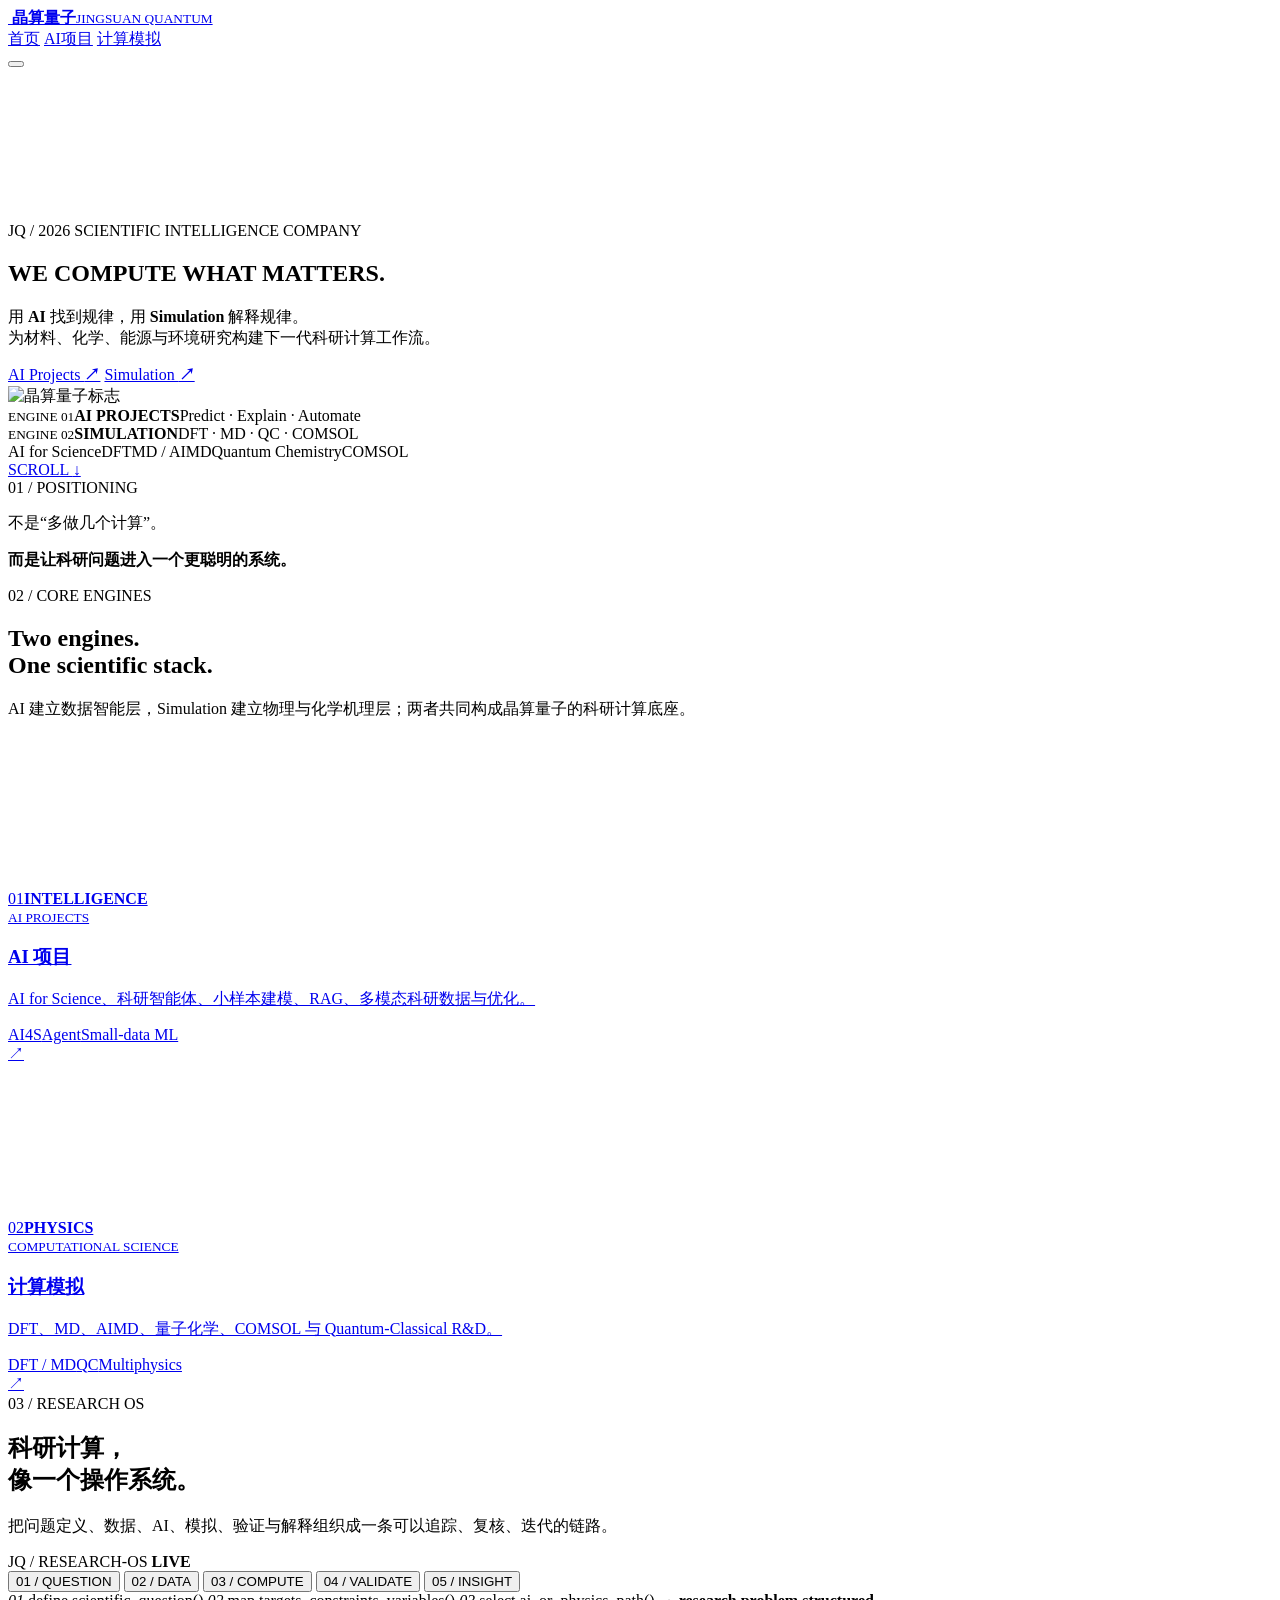
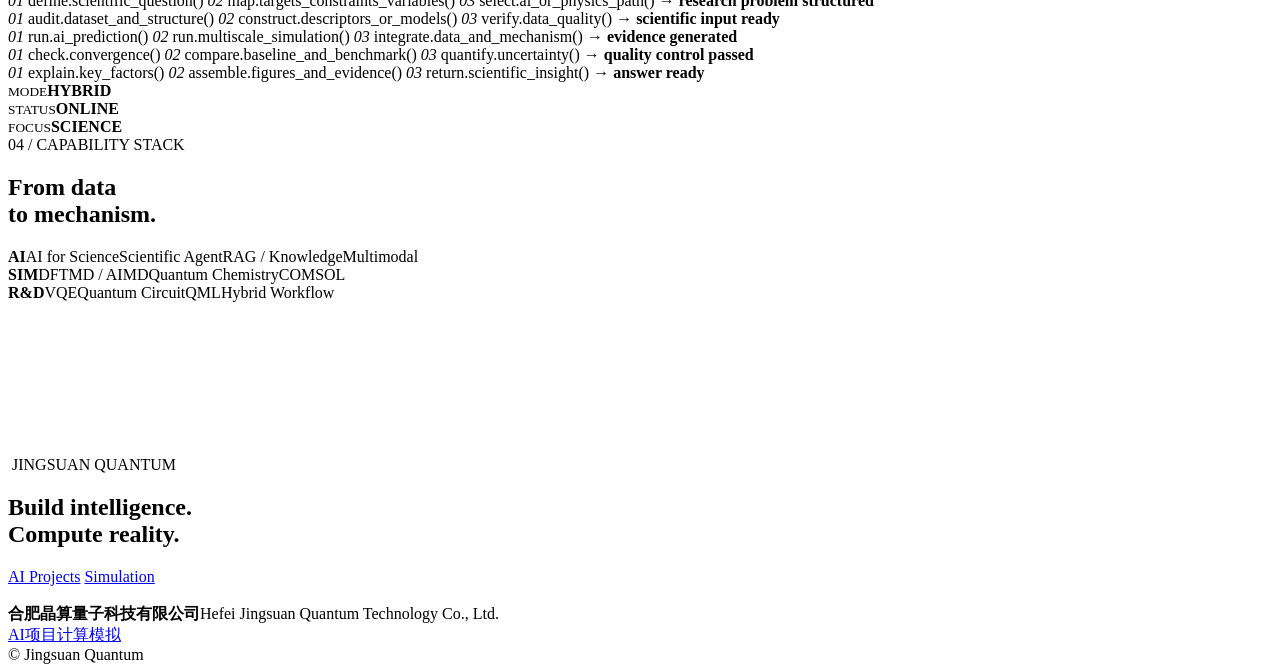
==== index.html @ 8589c09f "Add files via upload" ====
<!doctype html>
<html lang="zh-CN">
<head>

<meta charset="utf-8">
<meta name="viewport" content="width=device-width, initial-scale=1">
<meta name="theme-color" content="#07090d">
<meta name="robots" content="index,follow">
<link rel="icon" href="favicon.png" type="image/png">
<link rel="stylesheet" href="assets/css/style.css">

<title>合肥晶算量子科技有限公司｜AI for Science × Computational Science</title>
<meta name="description" content="合肥晶算量子科技有限公司聚焦 AI 项目与计算模拟，面向材料、化学、能源与环境研究提供 AI for Science 与多尺度科学计算支持。">
</head>
<body data-page="home">

<header class="topbar" data-header>
  <div class="shell topbar-inner">
    <a class="brand" href="index.html" aria-label="晶算量子首页">
      <span class="brand-symbol"><img src="assets/img/jingsuan-mark.png" alt=""></span>
      <span class="brand-copy"><b>晶算量子</b><small>JINGSUAN QUANTUM</small></span>
    </a>
    <nav class="nav" aria-label="主导航">
      <a href="index.html" data-route="home">首页</a>
      <a href="ai.html" data-route="ai">AI项目</a>
      <a href="simulation.html" data-route="simulation">计算模拟</a>
    </nav>
    <button class="menu" type="button" aria-label="打开导航" aria-expanded="false"><i></i><i></i></button>
  </div>
</header>
<div class="progress"><span></span></div>
<div class="cursor cursor-dot" aria-hidden="true"></div>
<div class="cursor cursor-ring" aria-hidden="true"></div>

<main>
  <section class="hero">
    <canvas id="quantum-canvas" class="full-canvas" aria-hidden="true"></canvas>
    <div class="hero-glow glow-a"></div>
    <div class="hero-glow glow-b"></div>
    <div class="hero-grid-bg"></div>
    <div class="shell hero-shell">
      <div class="hero-copy">
        <div class="eyebrow reveal"><span>JQ / 2026</span> SCIENTIFIC INTELLIGENCE COMPANY</div>
        <h1 class="reveal">
          <span class="display-small">WE COMPUTE</span>
          <span class="display-large">WHAT MATTERS.</span>
        </h1>
        <p class="hero-cn reveal">用 <b>AI</b> 找到规律，用 <b>Simulation</b> 解释规律。<br>为材料、化学、能源与环境研究构建下一代科研计算工作流。</p>
        <div class="hero-actions reveal">
          <a class="btn primary magnetic" href="ai.html">AI Projects <b>↗</b></a>
          <a class="btn secondary magnetic" href="simulation.html">Simulation <b>↗</b></a>
        </div>
      </div>

      <div class="hero-object reveal">
        <div class="quantum-object" data-tilt>
          <div class="q-shell q1"></div>
          <div class="q-shell q2"></div>
          <div class="q-shell q3"></div>
          <div class="q-shell q4"></div>
          <div class="q-axis x"></div>
          <div class="q-axis y"></div>
          <div class="q-axis z"></div>
          <div class="logo-core">
            <div class="logo-light"></div>
            <img src="assets/img/jingsuan-mark.png" alt="晶算量子标志">
          </div>
          <span class="orbit-dot d1"></span><span class="orbit-dot d2"></span><span class="orbit-dot d3"></span>
        </div>
        <div class="float-card fc-a"><small>ENGINE 01</small><b>AI PROJECTS</b><span>Predict · Explain · Automate</span></div>
        <div class="float-card fc-b"><small>ENGINE 02</small><b>SIMULATION</b><span>DFT · MD · QC · COMSOL</span></div>
      </div>
    </div>

    <div class="hero-foot shell">
      <div class="hero-tech"><span>AI for Science</span><i></i><span>DFT</span><i></i><span>MD / AIMD</span><i></i><span>Quantum Chemistry</span><i></i><span>COMSOL</span></div>
      <a class="scroll-link" href="#statement">SCROLL <b>↓</b></a>
    </div>
  </section>

  <section class="statement" id="statement">
    <div class="shell statement-shell">
      <span class="section-code reveal">01 / POSITIONING</span>
      <div class="statement-copy">
        <p class="statement-line reveal">不是“多做几个计算”。</p>
        <p class="statement-line reveal"><b>而是让科研问题进入一个更聪明的系统。</b></p>
      </div>
    </div>
  </section>

  <section class="engines">
    <div class="shell">
      <div class="section-head reveal">
        <div><span class="section-code">02 / CORE ENGINES</span><h2>Two engines.<br><b>One scientific stack.</b></h2></div>
        <p>AI 建立数据智能层，Simulation 建立物理与化学机理层；两者共同构成晶算量子的科研计算底座。</p>
      </div>

      <div class="engine-stage">
        <a class="engine-panel ai-panel magnetic-card reveal" href="ai.html">
          <canvas class="panel-canvas" data-scene="ai"></canvas>
          <div class="panel-top"><span>01</span><b>INTELLIGENCE</b></div>
          <div class="panel-main">
            <small>AI PROJECTS</small>
            <h3>AI 项目</h3>
            <p>AI for Science、科研智能体、小样本建模、RAG、多模态科研数据与优化。</p>
          </div>
          <div class="panel-tags"><span>AI4S</span><span>Agent</span><span>Small-data ML</span></div>
          <div class="panel-arrow">↗</div>
        </a>

        <a class="engine-panel sim-panel magnetic-card reveal" href="simulation.html">
          <canvas class="panel-canvas" data-scene="sim"></canvas>
          <div class="panel-top"><span>02</span><b>PHYSICS</b></div>
          <div class="panel-main">
            <small>COMPUTATIONAL SCIENCE</small>
            <h3>计算模拟</h3>
            <p>DFT、MD、AIMD、量子化学、COMSOL 与 Quantum-Classical R&D。</p>
          </div>
          <div class="panel-tags"><span>DFT / MD</span><span>QC</span><span>Multiphysics</span></div>
          <div class="panel-arrow">↗</div>
        </a>
      </div>
    </div>
  </section>

  <section class="research-os">
    <div class="shell os-shell">
      <div class="os-sticky reveal">
        <span class="section-code">03 / RESEARCH OS</span>
        <h2>科研计算，<br><b>像一个操作系统。</b></h2>
        <p>把问题定义、数据、AI、模拟、验证与解释组织成一条可以追踪、复核、迭代的链路。</p>
      </div>

      <div class="os-console reveal">
        <div class="console-head">
          <div class="traffic"><i></i><i></i><i></i></div>
          <span>JQ / RESEARCH-OS</span>
          <b>LIVE</b>
        </div>
        <div class="console-body">
          <div class="console-nav">
            <button class="console-tab active" data-target="question">01 / QUESTION</button>
            <button class="console-tab" data-target="data">02 / DATA</button>
            <button class="console-tab" data-target="compute">03 / COMPUTE</button>
            <button class="console-tab" data-target="validate">04 / VALIDATE</button>
            <button class="console-tab" data-target="insight">05 / INSIGHT</button>
          </div>
          <div class="console-screen">
            <div class="console-panel active" data-panel="question">
              <div class="terminal">
                <span><i>01</i> define.scientific_question()</span>
                <span><i>02</i> map.targets_constraints_variables()</span>
                <span><i>03</i> select.ai_or_physics_path()</span>
                <b>→ research problem structured</b>
              </div>
            </div>
            <div class="console-panel" data-panel="data">
              <div class="terminal">
                <span><i>01</i> audit.dataset_and_structure()</span>
                <span><i>02</i> construct.descriptors_or_models()</span>
                <span><i>03</i> verify.data_quality()</span>
                <b>→ scientific input ready</b>
              </div>
            </div>
            <div class="console-panel" data-panel="compute">
              <div class="terminal">
                <span><i>01</i> run.ai_prediction()</span>
                <span><i>02</i> run.multiscale_simulation()</span>
                <span><i>03</i> integrate.data_and_mechanism()</span>
                <b>→ evidence generated</b>
              </div>
            </div>
            <div class="console-panel" data-panel="validate">
              <div class="terminal">
                <span><i>01</i> check.convergence()</span>
                <span><i>02</i> compare.baseline_and_benchmark()</span>
                <span><i>03</i> quantify.uncertainty()</span>
                <b>→ quality control passed</b>
              </div>
            </div>
            <div class="console-panel" data-panel="insight">
              <div class="terminal">
                <span><i>01</i> explain.key_factors()</span>
                <span><i>02</i> assemble.figures_and_evidence()</span>
                <span><i>03</i> return.scientific_insight()</span>
                <b>→ answer ready</b>
              </div>
            </div>
          </div>
          <div class="console-status">
            <div><small>MODE</small><strong>HYBRID</strong></div>
            <div><small>STATUS</small><strong>ONLINE</strong></div>
            <div><small>FOCUS</small><strong>SCIENCE</strong></div>
          </div>
        </div>
      </div>
    </div>
  </section>

  <section class="stack-section">
    <div class="shell">
      <div class="section-head reveal">
        <div><span class="section-code">04 / CAPABILITY STACK</span><h2>From data<br><b>to mechanism.</b></h2></div>
      </div>
      <div class="stack-table reveal">
        <div class="stack-row"><b>AI</b><span>AI for Science</span><span>Scientific Agent</span><span>RAG / Knowledge</span><span>Multimodal</span></div>
        <div class="stack-row"><b>SIM</b><span>DFT</span><span>MD / AIMD</span><span>Quantum Chemistry</span><span>COMSOL</span></div>
        <div class="stack-row"><b>R&D</b><span>VQE</span><span>Quantum Circuit</span><span>QML</span><span>Hybrid Workflow</span></div>
      </div>
    </div>
  </section>

  <section class="finale">
    <canvas id="final-canvas" class="full-canvas" aria-hidden="true"></canvas>
    <div class="shell finale-inner reveal">
      <img src="assets/img/jingsuan-mark.png" alt="">
      <span>JINGSUAN QUANTUM</span>
      <h2>Build intelligence.<br><b>Compute reality.</b></h2>
      <div class="hero-actions center">
        <a class="btn primary magnetic" href="ai.html">AI Projects</a>
        <a class="btn secondary magnetic" href="simulation.html">Simulation</a>
      </div>
    </div>
  </section>
</main>

<footer class="footer">
  <div class="shell footer-inner">
    <div class="footer-brand">
      <img src="assets/img/jingsuan-mark.png" alt="">
      <div><b>合肥晶算量子科技有限公司</b><span>Hefei Jingsuan Quantum Technology Co., Ltd.</span></div>
    </div>
    <div class="footer-links"><a href="ai.html">AI项目</a><a href="simulation.html">计算模拟</a></div>
    <div class="footer-copy">© <span data-year></span> Jingsuan Quantum</div>
  </div>
</footer>
<script src="assets/js/main.js"></script>

</body>
</html>
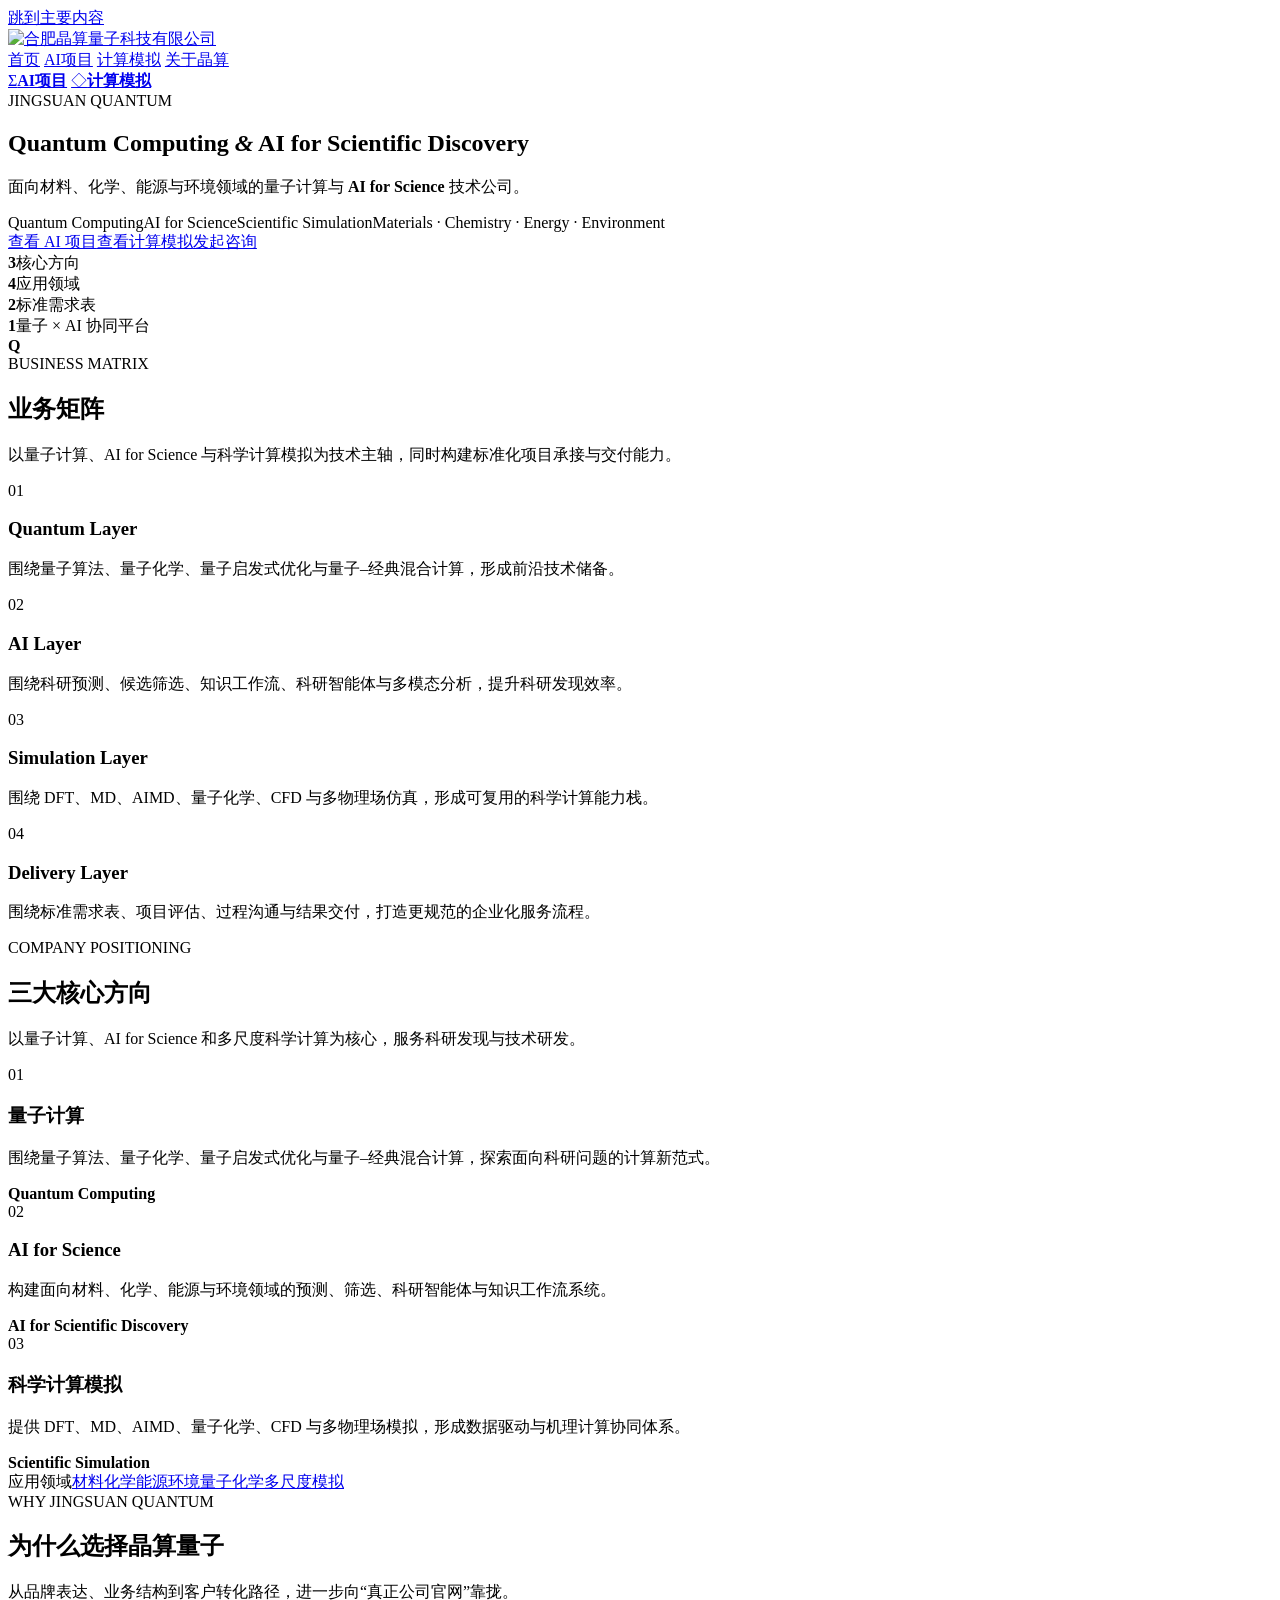
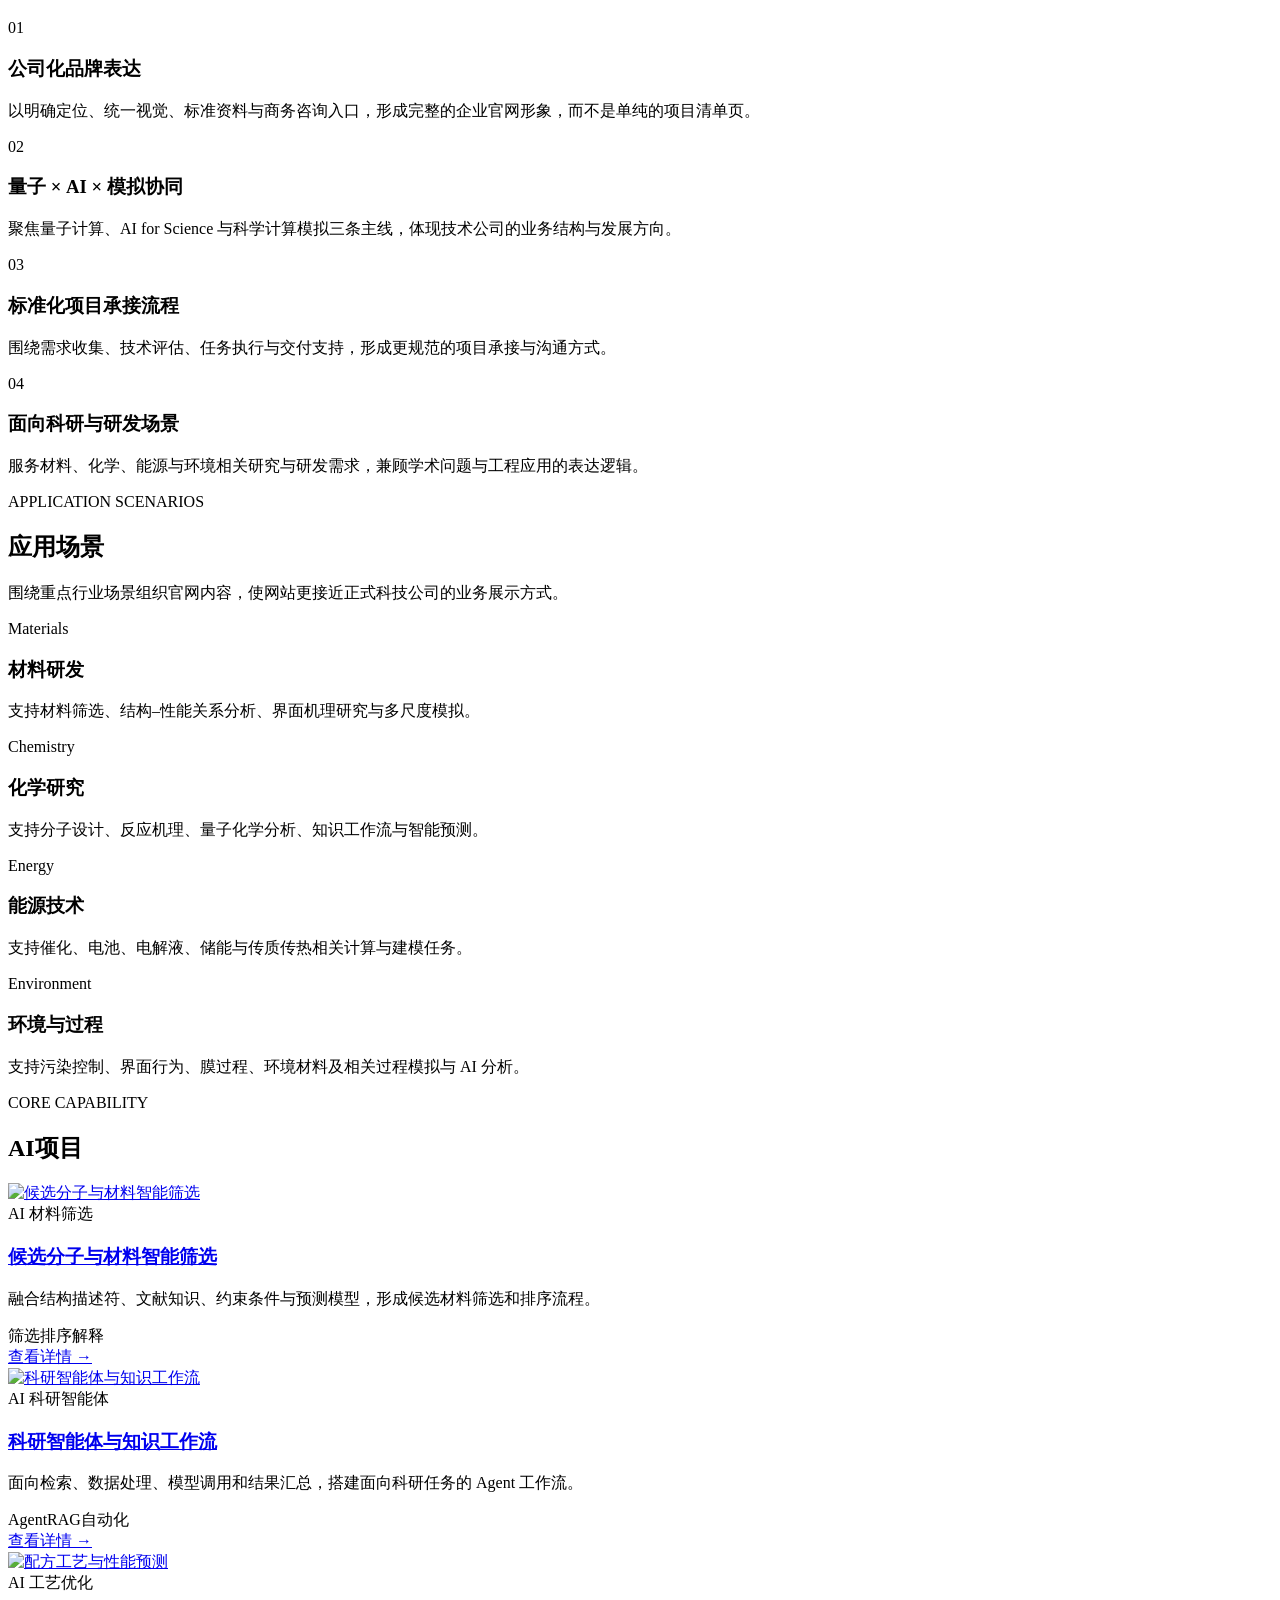
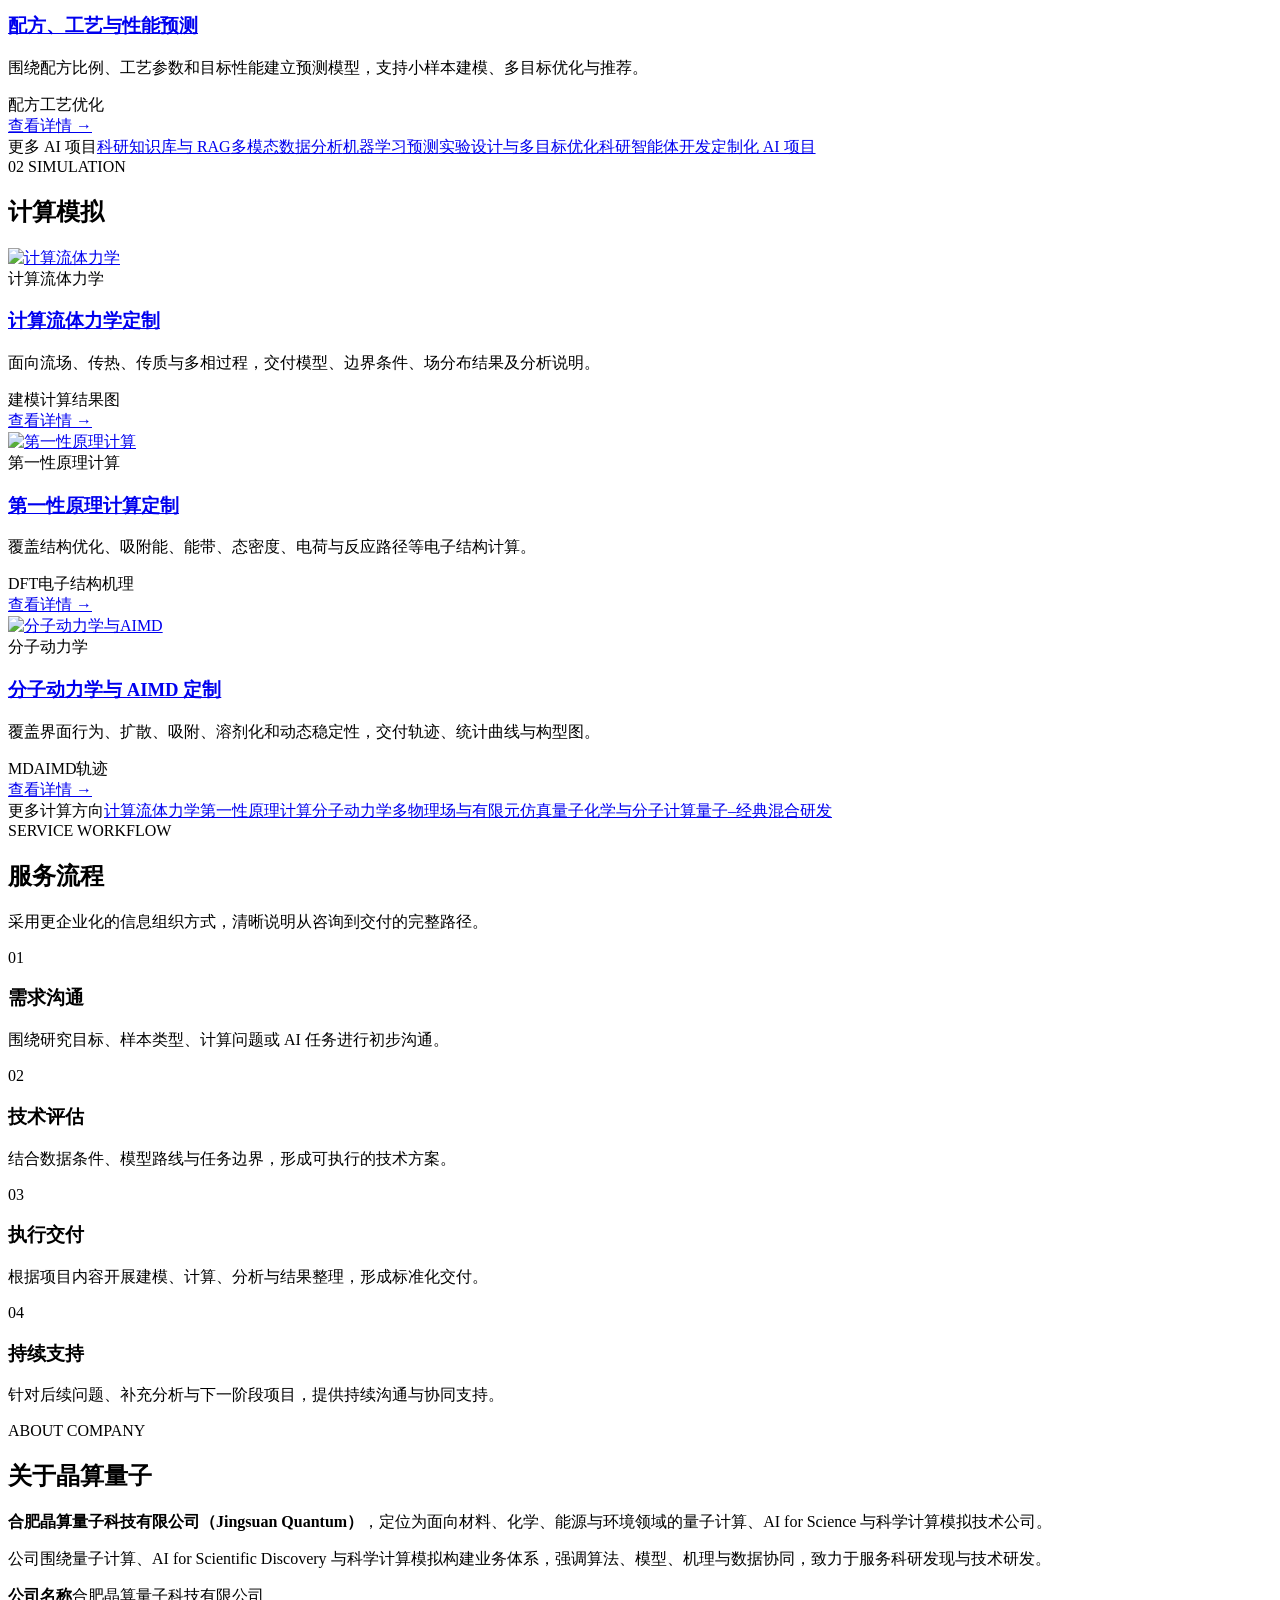
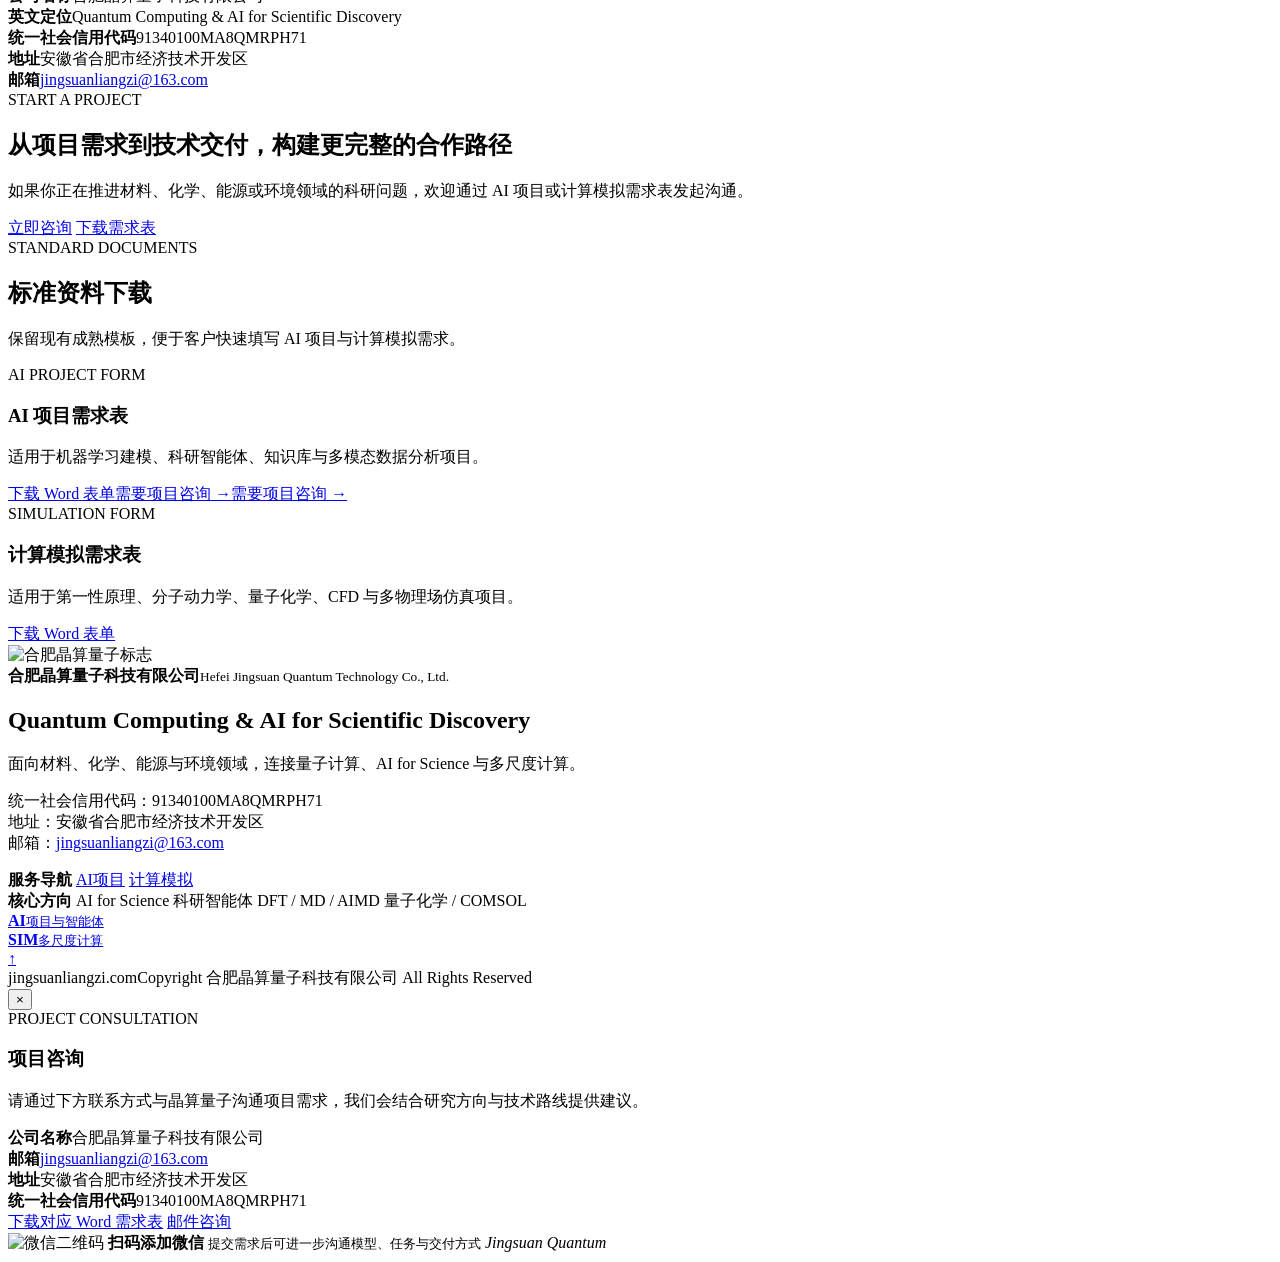
==== commit 4376342a: "Add files via upload" ====
--- a/index.html
+++ b/index.html
@@ -1,240 +1,311 @@
-<!doctype html>
+<!DOCTYPE html>
 <html lang="zh-CN">
 <head>
-
 <meta charset="utf-8">
 <meta name="viewport" content="width=device-width, initial-scale=1">
-<meta name="theme-color" content="#07090d">
-<meta name="robots" content="index,follow">
-<link rel="icon" href="favicon.png" type="image/png">
-<link rel="stylesheet" href="assets/css/style.css">
-
-<title>合肥晶算量子科技有限公司｜AI for Science × Computational Science</title>
-<meta name="description" content="合肥晶算量子科技有限公司聚焦 AI 项目与计算模拟，面向材料、化学、能源与环境研究提供 AI for Science 与多尺度科学计算支持。">
+<meta name="theme-color" content="#0756a3">
+<title>合肥晶算量子科技有限公司｜Quantum Computing & AI for Scientific Discovery</title>
+<meta name="description" content="合肥晶算量子科技有限公司（Jingsuan Quantum），面向材料、化学、能源与环境领域的量子计算、AI for Science 与科学计算模拟技术公司。">
+<link href="assets/images/icon-64.png" rel="icon" type="image/png">
+<link href="assets/css/site.css" rel="stylesheet">
+<link href="assets/css/hqt-redesign.css" rel="stylesheet">
+<link href="assets/css/unified-shell.css" rel="stylesheet">
 </head>
-<body data-page="home">
-
-<header class="topbar" data-header>
-  <div class="shell topbar-inner">
-    <a class="brand" href="index.html" aria-label="晶算量子首页">
-      <span class="brand-symbol"><img src="assets/img/jingsuan-mark.png" alt=""></span>
-      <span class="brand-copy"><b>晶算量子</b><small>JINGSUAN QUANTUM</small></span>
+<body class="homepage-redone" id="top">
+<a class="skip-link" href="#main">跳到主要内容</a>
+
+<header class="site-header-unified" id="site-header">
+  <div class="unified-nav-wrap">
+    <a aria-label="合肥晶算量子科技有限公司首页" class="unified-brand" href="index.html">
+      <img alt="合肥晶算量子科技有限公司" src="assets/images/logo-wordmark.png">
     </a>
-    <nav class="nav" aria-label="主导航">
-      <a href="index.html" data-route="home">首页</a>
-      <a href="ai.html" data-route="ai">AI项目</a>
-      <a href="simulation.html" data-route="simulation">计算模拟</a>
+    <nav aria-label="主导航" class="unified-site-nav">
+      <a class="active" href="index.html">首页</a>
+      <a class="" href="board/ai-projects.html">AI项目</a>
+      <a class="" href="board/computational-simulation.html">计算模拟</a>
+      <a class="" href="index.html#about-company">关于晶算</a>
     </nav>
-    <button class="menu" type="button" aria-label="打开导航" aria-expanded="false"><i></i><i></i></button>
+    <div class="unified-actions">
+      <a class="unified-consult unified-consult-tech" href="#" data-project-trigger data-modal-category="AI 项目咨询" data-modal-title="AI 项目咨询" data-modal-desc="围绕 AI for Science、科研智能体、知识库、预测模型与多模态分析，欢迎扫码或邮件提交项目需求。" data-modal-doc="customer-portal/templates/JSLZ-AI-Project-Requirement-Form.docx"><span>Σ</span><b>AI项目</b></a>
+      <a class="unified-consult unified-consult-admin" href="#" data-project-trigger data-modal-category="计算模拟咨询" data-modal-title="计算模拟咨询" data-modal-desc="围绕 DFT、MD、AIMD、量子化学、CFD 与多物理场模拟，欢迎扫码或邮件提交项目需求。" data-modal-doc="customer-portal/templates/JSLZ-Simulation-Requirement-Form.docx"><span>◇</span><b>计算模拟</b></a>
+    </div>
   </div>
 </header>
-<div class="progress"><span></span></div>
-<div class="cursor cursor-dot" aria-hidden="true"></div>
-<div class="cursor cursor-ring" aria-hidden="true"></div>
-
-<main>
-  <section class="hero">
-    <canvas id="quantum-canvas" class="full-canvas" aria-hidden="true"></canvas>
-    <div class="hero-glow glow-a"></div>
-    <div class="hero-glow glow-b"></div>
-    <div class="hero-grid-bg"></div>
-    <div class="shell hero-shell">
-      <div class="hero-copy">
-        <div class="eyebrow reveal"><span>JQ / 2026</span> SCIENTIFIC INTELLIGENCE COMPANY</div>
-        <h1 class="reveal">
-          <span class="display-small">WE COMPUTE</span>
-          <span class="display-large">WHAT MATTERS.</span>
-        </h1>
-        <p class="hero-cn reveal">用 <b>AI</b> 找到规律，用 <b>Simulation</b> 解释规律。<br>为材料、化学、能源与环境研究构建下一代科研计算工作流。</p>
-        <div class="hero-actions reveal">
-          <a class="btn primary magnetic" href="ai.html">AI Projects <b>↗</b></a>
-          <a class="btn secondary magnetic" href="simulation.html">Simulation <b>↗</b></a>
+<section class="positioning-band" aria-label="公司定位">
+  <div class="container positioning-inner">
+    <div class="positioning-copy">
+      <span class="positioning-kicker">JINGSUAN QUANTUM</span>
+      <h1>Quantum Computing <em>&amp;</em> AI for Scientific Discovery</h1>
+      <p>面向材料、化学、能源与环境领域的量子计算与 <b>AI for Science</b> 技术公司。</p>
+      <div class="positioning-pills"><span>Quantum Computing</span><span>AI for Science</span><span>Scientific Simulation</span><span>Materials · Chemistry · Energy · Environment</span></div>
+      <div class="hero-cta-row"><a class="button" href="board/ai-projects.html">查看 AI 项目</a><a class="button hero-ghost-btn" href="board/computational-simulation.html">查看计算模拟</a><a class="button hero-outline-btn" href="#" data-project-trigger data-modal-category="商务咨询" data-modal-title="商务咨询" data-modal-desc="欢迎通过微信二维码或邮箱联系晶算量子，我们将根据研究方向与任务需求提供初步方案。" data-modal-doc="customer-portal/templates/JSLZ-AI-Project-Requirement-Form.docx">发起咨询</a></div>
+      <div class="hero-metrics"><div><strong>3</strong><span>核心方向</span></div><div><strong>4</strong><span>应用领域</span></div><div><strong>2</strong><span>标准需求表</span></div><div><strong>1</strong><span>量子 × AI 协同平台</span></div></div>
+    </div>
+    <div class="positioning-orb" aria-hidden="true"><i></i><i></i><i></i><b>Q</b></div>
+  </div>
+</section>
+
+<main id="main">
+
+<section class="section section-lite business-matrix-section">
+  <div class="container">
+    <div class="section-title-row">
+      <div><span class="section-en">BUSINESS MATRIX</span><h2>业务矩阵</h2></div>
+      <p>以量子计算、AI for Science 与科学计算模拟为技术主轴，同时构建标准化项目承接与交付能力。</p>
+    </div>
+    <div class="business-matrix-grid">
+      <article class="business-matrix-card"><span>01</span><h3>Quantum Layer</h3><p>围绕量子算法、量子化学、量子启发式优化与量子–经典混合计算，形成前沿技术储备。</p></article>
+      <article class="business-matrix-card"><span>02</span><h3>AI Layer</h3><p>围绕科研预测、候选筛选、知识工作流、科研智能体与多模态分析，提升科研发现效率。</p></article>
+      <article class="business-matrix-card"><span>03</span><h3>Simulation Layer</h3><p>围绕 DFT、MD、AIMD、量子化学、CFD 与多物理场仿真，形成可复用的科学计算能力栈。</p></article>
+      <article class="business-matrix-card"><span>04</span><h3>Delivery Layer</h3><p>围绕标准需求表、项目评估、过程沟通与结果交付，打造更规范的企业化服务流程。</p></article>
+    </div>
+  </div>
+</section>
+
+
+<section class="section section-lite company-core-section">
+  <div class="container">
+    <div class="section-title-row company-core-title">
+      <div><span class="section-en">COMPANY POSITIONING</span><h2>三大核心方向</h2></div>
+      <p>以量子计算、AI for Science 和多尺度科学计算为核心，服务科研发现与技术研发。</p>
+    </div>
+    <div class="company-core-grid">
+      <article class="company-core-card">
+        <span>01</span>
+        <h3>量子计算</h3>
+        <p>围绕量子算法、量子化学、量子启发式优化与量子–经典混合计算，探索面向科研问题的计算新范式。</p>
+        <b>Quantum Computing</b>
+      </article>
+      <article class="company-core-card">
+        <span>02</span>
+        <h3>AI for Science</h3>
+        <p>构建面向材料、化学、能源与环境领域的预测、筛选、科研智能体与知识工作流系统。</p>
+        <b>AI for Scientific Discovery</b>
+      </article>
+      <article class="company-core-card">
+        <span>03</span>
+        <h3>科学计算模拟</h3>
+        <p>提供 DFT、MD、AIMD、量子化学、CFD 与多物理场模拟，形成数据驱动与机理计算协同体系。</p>
+        <b>Scientific Simulation</b>
+      </article>
+    </div>
+    <div class="company-scope-strip"><span>应用领域</span><a href="board/ai-projects.html">材料</a><a href="board/ai-projects.html">化学</a><a href="board/ai-projects.html">能源</a><a href="board/ai-projects.html">环境</a><a href="board/computational-simulation.html">量子化学</a><a href="board/computational-simulation.html">多尺度模拟</a></div>
+  </div>
+</section>
+
+
+<section class="section section-lite brand-strength-section">
+  <div class="container">
+    <div class="section-title-row">
+      <div><span class="section-en">WHY JINGSUAN QUANTUM</span><h2>为什么选择晶算量子</h2></div>
+      <p>从品牌表达、业务结构到客户转化路径，进一步向“真正公司官网”靠拢。</p>
+    </div>
+    <div class="brand-strength-grid">
+      <article class="brand-strength-card"><span>01</span><h3>公司化品牌表达</h3><p>以明确定位、统一视觉、标准资料与商务咨询入口，形成完整的企业官网形象，而不是单纯的项目清单页。</p></article>
+      <article class="brand-strength-card"><span>02</span><h3>量子 × AI × 模拟协同</h3><p>聚焦量子计算、AI for Science 与科学计算模拟三条主线，体现技术公司的业务结构与发展方向。</p></article>
+      <article class="brand-strength-card"><span>03</span><h3>标准化项目承接流程</h3><p>围绕需求收集、技术评估、任务执行与交付支持，形成更规范的项目承接与沟通方式。</p></article>
+      <article class="brand-strength-card"><span>04</span><h3>面向科研与研发场景</h3><p>服务材料、化学、能源与环境相关研究与研发需求，兼顾学术问题与工程应用的表达逻辑。</p></article>
+    </div>
+  </div>
+</section>
+<section class="section company-solution-section">
+  <div class="container">
+    <div class="section-title-row">
+      <div><span class="section-en">APPLICATION SCENARIOS</span><h2>应用场景</h2></div>
+      <p>围绕重点行业场景组织官网内容，使网站更接近正式科技公司的业务展示方式。</p>
+    </div>
+    <div class="solution-grid">
+      <article class="solution-card"><span>Materials</span><h3>材料研发</h3><p>支持材料筛选、结构–性能关系分析、界面机理研究与多尺度模拟。</p></article>
+      <article class="solution-card"><span>Chemistry</span><h3>化学研究</h3><p>支持分子设计、反应机理、量子化学分析、知识工作流与智能预测。</p></article>
+      <article class="solution-card"><span>Energy</span><h3>能源技术</h3><p>支持催化、电池、电解液、储能与传质传热相关计算与建模任务。</p></article>
+      <article class="solution-card"><span>Environment</span><h3>环境与过程</h3><p>支持污染控制、界面行为、膜过程、环境材料及相关过程模拟与 AI 分析。</p></article>
+    </div>
+  </div>
+</section>
+
+<section class="section hqt-capability-section hqt-capability-ai">
+<div class="container">
+<div class="hqt-capability-head"><div><span class="section-en">CORE CAPABILITY</span><h1>AI项目</h1></div></div>
+<div class="hqt-feature-grid">
+<article class="ai-showcase-card hqt-feature-card">
+<a class="ai-showcase-media" href="board/ai-projects.html#ai-001"><img src="assets/images/original/ai-candidate-screening-cover.jpg" alt="候选分子与材料智能筛选"></a>
+<div class="ai-showcase-copy"><span>AI 材料筛选</span><h3><a href="board/ai-projects.html#ai-001">候选分子与材料智能筛选</a></h3><p>融合结构描述符、文献知识、约束条件与预测模型，形成候选材料筛选和排序流程。</p><div class="ai-showcase-footer"><div class="ai-showcase-tags"><span>筛选</span><span>排序</span><span>解释</span></div><a href="board/ai-projects.html#ai-001">查看详情 →</a></div></div>
+</article>
+<article class="ai-showcase-card hqt-feature-card">
+<a class="ai-showcase-media" href="board/ai-projects.html#ai-002"><img src="assets/images/original/ai-agent-cover.png" alt="科研智能体与知识工作流"></a>
+<div class="ai-showcase-copy"><span>AI 科研智能体</span><h3><a href="board/ai-projects.html#ai-002">科研智能体与知识工作流</a></h3><p>面向检索、数据处理、模型调用和结果汇总，搭建面向科研任务的 Agent 工作流。</p><div class="ai-showcase-footer"><div class="ai-showcase-tags"><span>Agent</span><span>RAG</span><span>自动化</span></div><a href="board/ai-projects.html#ai-002">查看详情 →</a></div></div>
+</article>
+<article class="ai-showcase-card hqt-feature-card">
+<a class="ai-showcase-media" href="board/ai-projects.html#ai-003"><img src="assets/images/original/ai-process-cover.png" alt="配方工艺与性能预测"></a>
+<div class="ai-showcase-copy"><span>AI 工艺优化</span><h3><a href="board/ai-projects.html#ai-003">配方、工艺与性能预测</a></h3><p>围绕配方比例、工艺参数和目标性能建立预测模型，支持小样本建模、多目标优化与推荐。</p><div class="ai-showcase-footer"><div class="ai-showcase-tags"><span>配方</span><span>工艺</span><span>优化</span></div><a href="board/ai-projects.html#ai-003">查看详情 →</a></div></div>
+</article>
+</div>
+<div class="hqt-more-strip"><span>更多 AI 项目</span><a href="board/ai-projects.html#ai-004">科研知识库与 RAG</a><a href="board/ai-projects.html#ai-005">多模态数据分析</a><a href="board/ai-projects.html#ai-006">机器学习预测</a><a href="board/ai-projects.html#ai-007">实验设计与多目标优化</a><a href="board/ai-projects.html#ai-008">科研智能体开发</a><a href="board/ai-projects.html#ai-009">定制化 AI 项目</a></div>
+</div>
+</section>
+
+<section class="section hqt-capability-section hqt-capability-calc">
+<div class="container">
+<div class="hqt-capability-head"><div><span class="section-en">02 SIMULATION</span><h2>计算模拟</h2></div></div>
+<div class="hqt-feature-grid">
+<article class="ai-showcase-card hqt-feature-card hqt-card-board-calc">
+<a class="ai-showcase-media" href="board/computational-simulation.html#cfd"><img src="assets/images/original/04-cfd.webp" alt="计算流体力学"></a>
+<div class="ai-showcase-copy"><span>计算流体力学</span><h3><a href="board/computational-simulation.html#cfd">计算流体力学定制</a></h3><p>面向流场、传热、传质与多相过程，交付模型、边界条件、场分布结果及分析说明。</p><div class="ai-showcase-footer"><div class="ai-showcase-tags"><span>建模</span><span>计算</span><span>结果图</span></div><a href="board/computational-simulation.html#cfd">查看详情 →</a></div></div>
+</article>
+<article class="ai-showcase-card hqt-feature-card hqt-card-board-calc">
+<a class="ai-showcase-media" href="board/computational-simulation.html#dft"><img src="assets/images/original/05-dft.webp" alt="第一性原理计算"></a>
+<div class="ai-showcase-copy"><span>第一性原理计算</span><h3><a href="board/computational-simulation.html#dft">第一性原理计算定制</a></h3><p>覆盖结构优化、吸附能、能带、态密度、电荷与反应路径等电子结构计算。</p><div class="ai-showcase-footer"><div class="ai-showcase-tags"><span>DFT</span><span>电子结构</span><span>机理</span></div><a href="board/computational-simulation.html#dft">查看详情 →</a></div></div>
+</article>
+<article class="ai-showcase-card hqt-feature-card hqt-card-board-calc">
+<a class="ai-showcase-media" href="board/computational-simulation.html#md"><img src="assets/images/original/06-md-aimd.webp" alt="分子动力学与AIMD"></a>
+<div class="ai-showcase-copy"><span>分子动力学</span><h3><a href="board/computational-simulation.html#md">分子动力学与 AIMD 定制</a></h3><p>覆盖界面行为、扩散、吸附、溶剂化和动态稳定性，交付轨迹、统计曲线与构型图。</p><div class="ai-showcase-footer"><div class="ai-showcase-tags"><span>MD</span><span>AIMD</span><span>轨迹</span></div><a href="board/computational-simulation.html#md">查看详情 →</a></div></div>
+</article>
+</div>
+<div class="hqt-more-strip"><span>更多计算方向</span><a href="board/computational-simulation.html#cfd">计算流体力学</a><a href="board/computational-simulation.html#dft">第一性原理计算</a><a href="board/computational-simulation.html#md">分子动力学</a><a href="board/computational-simulation.html#comsol">多物理场与有限元仿真</a><a href="board/computational-simulation.html#qc">量子化学与分子计算</a><a href="board/computational-simulation.html#hybrid">量子–经典混合研发</a></div>
+</div>
+</section>
+
+
+<section class="section section-lite workflow-section">
+  <div class="container">
+    <div class="section-title-row">
+      <div><span class="section-en">SERVICE WORKFLOW</span><h2>服务流程</h2></div>
+      <p>采用更企业化的信息组织方式，清晰说明从咨询到交付的完整路径。</p>
+    </div>
+    <div class="workflow-grid">
+      <article class="workflow-card"><span>01</span><h3>需求沟通</h3><p>围绕研究目标、样本类型、计算问题或 AI 任务进行初步沟通。</p></article>
+      <article class="workflow-card"><span>02</span><h3>技术评估</h3><p>结合数据条件、模型路线与任务边界，形成可执行的技术方案。</p></article>
+      <article class="workflow-card"><span>03</span><h3>执行交付</h3><p>根据项目内容开展建模、计算、分析与结果整理，形成标准化交付。</p></article>
+      <article class="workflow-card"><span>04</span><h3>持续支持</h3><p>针对后续问题、补充分析与下一阶段项目，提供持续沟通与协同支持。</p></article>
+    </div>
+  </div>
+</section>
+<section class="section about-company-section" id="about-company">
+  <div class="container about-company-wrap">
+    <div class="about-company-copy">
+      <span class="section-en">ABOUT COMPANY</span>
+      <h2>关于晶算量子</h2>
+      <p><strong>合肥晶算量子科技有限公司（Jingsuan Quantum）</strong>，定位为面向材料、化学、能源与环境领域的量子计算、AI for Science 与科学计算模拟技术公司。</p>
+      <p>公司围绕量子计算、AI for Scientific Discovery 与科学计算模拟构建业务体系，强调算法、模型、机理与数据协同，致力于服务科研发现与技术研发。</p>
+    </div>
+    <div class="about-company-panel">
+      <div><strong>公司名称</strong><span>合肥晶算量子科技有限公司</span></div>
+      <div><strong>英文定位</strong><span>Quantum Computing &amp; AI for Scientific Discovery</span></div>
+      <div><strong>统一社会信用代码</strong><span>91340100MA8QMRPH71</span></div>
+      <div><strong>地址</strong><span>安徽省合肥市经济技术开发区</span></div>
+      <div><strong>邮箱</strong><span><a href="mailto:jingsuanliangzi@163.com">jingsuanliangzi@163.com</a></span></div>
+    </div>
+  </div>
+</section>
+
+
+<section class="section corporate-cta-section">
+  <div class="container">
+    <div class="corporate-cta-card">
+      <div>
+        <span class="section-en">START A PROJECT</span>
+        <h2>从项目需求到技术交付，构建更完整的合作路径</h2>
+        <p>如果你正在推进材料、化学、能源或环境领域的科研问题，欢迎通过 AI 项目或计算模拟需求表发起沟通。</p>
+      </div>
+      <div class="corporate-cta-actions">
+        <a class="button" href="#" data-project-trigger data-modal-category="项目咨询" data-modal-title="发起项目咨询" data-modal-desc="欢迎通过微信二维码或邮箱联系晶算量子，我们将基于项目目标、数据条件和技术路线提供初步建议。" data-modal-doc="customer-portal/templates/JSLZ-AI-Project-Requirement-Form.docx">立即咨询</a>
+        <a class="button hero-ghost-btn" href="customer-portal/templates/JSLZ-Simulation-Requirement-Form.docx" download>下载需求表</a>
+      </div>
+    </div>
+  </div>
+</section>
+
+<section class="section section-lite downloads-section">
+  <div class="container">
+    <div class="section-title-row">
+      <div><span class="section-en">STANDARD DOCUMENTS</span><h2>标准资料下载</h2></div>
+      <p>保留现有成熟模板，便于客户快速填写 AI 项目与计算模拟需求。</p>
+    </div>
+    <div class="downloads-grid">
+      <article class="download-card">
+        <span>AI PROJECT FORM</span>
+        <h3>AI 项目需求表</h3>
+        <p>适用于机器学习建模、科研智能体、知识库与多模态数据分析项目。</p>
+        <a class="button" href="customer-portal/templates/JSLZ-AI-Project-Requirement-Form.docx" download>下载 Word 表单</a><a class="download-consult-link" href="#" data-project-trigger data-modal-category="资料下载咨询" data-modal-title="资料下载与项目咨询" data-modal-desc="如需进一步沟通项目背景、任务边界与交付方式，可通过弹窗中的微信二维码或邮箱联系晶算量子。" data-modal-doc="customer-portal/templates/JSLZ-Simulation-Requirement-Form.docx">需要项目咨询 →</a><a class="download-consult-link" href="#" data-project-trigger data-modal-category="资料下载咨询" data-modal-title="资料下载与项目咨询" data-modal-desc="如需进一步沟通项目背景、任务边界与交付方式，可通过弹窗中的微信二维码或邮箱联系晶算量子。" data-modal-doc="customer-portal/templates/JSLZ-AI-Project-Requirement-Form.docx">需要项目咨询 →</a>
+      </article>
+      <article class="download-card">
+        <span>SIMULATION FORM</span>
+        <h3>计算模拟需求表</h3>
+        <p>适用于第一性原理、分子动力学、量子化学、CFD 与多物理场仿真项目。</p>
+        <a class="button" href="customer-portal/templates/JSLZ-Simulation-Requirement-Form.docx" download>下载 Word 表单</a>
+      </article>
+    </div>
+  </div>
+</section>
+
+</main>
+
+<footer class="footer-unified">
+  <div class="footer-unified-main">
+    <section class="footer-brand-block">
+      <div class="footer-brand-row">
+        <img src="assets/images/logo-mark.png" alt="合肥晶算量子标志">
+        <div><strong>合肥晶算量子科技有限公司</strong><small>Hefei Jingsuan Quantum Technology Co., Ltd.</small></div>
+      </div>
+      <h2>Quantum Computing & AI for Scientific Discovery</h2>
+      <p>面向材料、化学、能源与环境领域，连接量子计算、AI for Science 与多尺度计算。</p><p class="company-meta">统一社会信用代码：91340100MA8QMRPH71<br>地址：安徽省合肥市经济技术开发区<br>邮箱：<a href="mailto:jingsuanliangzi@163.com">jingsuanliangzi@163.com</a></p>
+    </section>
+    <nav class="footer-column">
+      <strong>服务导航</strong>
+      <a href="board/ai-projects.html">AI项目</a>
+      <a href="board/computational-simulation.html">计算模拟</a>
+    </nav>
+    <div class="footer-column">
+      <strong>核心方向</strong>
+      <span>AI for Science</span>
+      <span>科研智能体</span>
+      <span>DFT / MD / AIMD</span>
+      <span>量子化学 / COMSOL</span>
+    </div>
+    <section class="footer-service-panel footer-service-panel-links">
+      <a href="board/ai-projects.html"><div><b>AI</b><small>项目与智能体</small></div></a>
+      <a href="board/computational-simulation.html"><div><b>SIM</b><small>多尺度计算</small></div></a>
+    </section>
+  </div>
+  <div class="footer-bottom-final">
+    <a class="footer-backtop" href="#top" aria-label="返回顶部">↑</a>
+    <div class="footer-bottom-inner"><span>jingsuanliangzi.com</span><span>Copyright 合肥晶算量子科技有限公司 All Rights Reserved</span></div>
+  </div>
+</footer>
+
+
+<div class="project-contact-modal" id="projectContactModal" aria-hidden="true">
+  <div class="project-contact-backdrop" data-close-modal></div>
+  <div class="project-contact-dialog" role="dialog" aria-modal="true" aria-labelledby="projectModalTitle">
+    <button class="project-contact-close" type="button" aria-label="关闭" data-close-modal>×</button>
+    <div class="project-contact-grid">
+      <section class="project-contact-copy">
+        <span class="project-contact-kicker" id="projectModalCategory">PROJECT CONSULTATION</span>
+        <h3 id="projectModalTitle">项目咨询</h3>
+        <p id="projectModalDesc">请通过下方联系方式与晶算量子沟通项目需求，我们会结合研究方向与技术路线提供建议。</p>
+        <div class="project-contact-meta">
+          <div><strong>公司名称</strong><span>合肥晶算量子科技有限公司</span></div>
+          <div><strong>邮箱</strong><span><a href="mailto:jingsuanliangzi@163.com">jingsuanliangzi@163.com</a></span></div>
+          <div><strong>地址</strong><span>安徽省合肥市经济技术开发区</span></div>
+          <div><strong>统一社会信用代码</strong><span>91340100MA8QMRPH71</span></div>
         </div>
-      </div>
-
-      <div class="hero-object reveal">
-        <div class="quantum-object" data-tilt>
-          <div class="q-shell q1"></div>
-          <div class="q-shell q2"></div>
-          <div class="q-shell q3"></div>
-          <div class="q-shell q4"></div>
-          <div class="q-axis x"></div>
-          <div class="q-axis y"></div>
-          <div class="q-axis z"></div>
-          <div class="logo-core">
-            <div class="logo-light"></div>
-            <img src="assets/img/jingsuan-mark.png" alt="晶算量子标志">
-          </div>
-          <span class="orbit-dot d1"></span><span class="orbit-dot d2"></span><span class="orbit-dot d3"></span>
+        <div class="project-contact-actions">
+          <a class="button modal-doc-button" id="projectModalDoc" href="customer-portal/templates/JSLZ-AI-Project-Requirement-Form.docx" download>下载对应 Word 需求表</a>
+          <a class="button button-outline modal-email-button" href="mailto:jingsuanliangzi@163.com">邮件咨询</a>
         </div>
-        <div class="float-card fc-a"><small>ENGINE 01</small><b>AI PROJECTS</b><span>Predict · Explain · Automate</span></div>
-        <div class="float-card fc-b"><small>ENGINE 02</small><b>SIMULATION</b><span>DFT · MD · QC · COMSOL</span></div>
-      </div>
-    </div>
-
-    <div class="hero-foot shell">
-      <div class="hero-tech"><span>AI for Science</span><i></i><span>DFT</span><i></i><span>MD / AIMD</span><i></i><span>Quantum Chemistry</span><i></i><span>COMSOL</span></div>
-      <a class="scroll-link" href="#statement">SCROLL <b>↓</b></a>
-    </div>
-  </section>
-
-  <section class="statement" id="statement">
-    <div class="shell statement-shell">
-      <span class="section-code reveal">01 / POSITIONING</span>
-      <div class="statement-copy">
-        <p class="statement-line reveal">不是“多做几个计算”。</p>
-        <p class="statement-line reveal"><b>而是让科研问题进入一个更聪明的系统。</b></p>
-      </div>
-    </div>
-  </section>
-
-  <section class="engines">
-    <div class="shell">
-      <div class="section-head reveal">
-        <div><span class="section-code">02 / CORE ENGINES</span><h2>Two engines.<br><b>One scientific stack.</b></h2></div>
-        <p>AI 建立数据智能层，Simulation 建立物理与化学机理层；两者共同构成晶算量子的科研计算底座。</p>
-      </div>
-
-      <div class="engine-stage">
-        <a class="engine-panel ai-panel magnetic-card reveal" href="ai.html">
-          <canvas class="panel-canvas" data-scene="ai"></canvas>
-          <div class="panel-top"><span>01</span><b>INTELLIGENCE</b></div>
-          <div class="panel-main">
-            <small>AI PROJECTS</small>
-            <h3>AI 项目</h3>
-            <p>AI for Science、科研智能体、小样本建模、RAG、多模态科研数据与优化。</p>
-          </div>
-          <div class="panel-tags"><span>AI4S</span><span>Agent</span><span>Small-data ML</span></div>
-          <div class="panel-arrow">↗</div>
-        </a>
-
-        <a class="engine-panel sim-panel magnetic-card reveal" href="simulation.html">
-          <canvas class="panel-canvas" data-scene="sim"></canvas>
-          <div class="panel-top"><span>02</span><b>PHYSICS</b></div>
-          <div class="panel-main">
-            <small>COMPUTATIONAL SCIENCE</small>
-            <h3>计算模拟</h3>
-            <p>DFT、MD、AIMD、量子化学、COMSOL 与 Quantum-Classical R&D。</p>
-          </div>
-          <div class="panel-tags"><span>DFT / MD</span><span>QC</span><span>Multiphysics</span></div>
-          <div class="panel-arrow">↗</div>
-        </a>
-      </div>
-    </div>
-  </section>
-
-  <section class="research-os">
-    <div class="shell os-shell">
-      <div class="os-sticky reveal">
-        <span class="section-code">03 / RESEARCH OS</span>
-        <h2>科研计算，<br><b>像一个操作系统。</b></h2>
-        <p>把问题定义、数据、AI、模拟、验证与解释组织成一条可以追踪、复核、迭代的链路。</p>
-      </div>
-
-      <div class="os-console reveal">
-        <div class="console-head">
-          <div class="traffic"><i></i><i></i><i></i></div>
-          <span>JQ / RESEARCH-OS</span>
-          <b>LIVE</b>
+      </section>
+      <aside class="project-contact-aside">
+        <div class="project-qr-shell">
+          <img src="assets/images/wechat-qr.png" alt="微信二维码">
+          <strong>扫码添加微信</strong>
+          <small>提交需求后可进一步沟通模型、任务与交付方式</small>
+          <em>Jingsuan Quantum</em>
         </div>
-        <div class="console-body">
-          <div class="console-nav">
-            <button class="console-tab active" data-target="question">01 / QUESTION</button>
-            <button class="console-tab" data-target="data">02 / DATA</button>
-            <button class="console-tab" data-target="compute">03 / COMPUTE</button>
-            <button class="console-tab" data-target="validate">04 / VALIDATE</button>
-            <button class="console-tab" data-target="insight">05 / INSIGHT</button>
-          </div>
-          <div class="console-screen">
-            <div class="console-panel active" data-panel="question">
-              <div class="terminal">
-                <span><i>01</i> define.scientific_question()</span>
-                <span><i>02</i> map.targets_constraints_variables()</span>
-                <span><i>03</i> select.ai_or_physics_path()</span>
-                <b>→ research problem structured</b>
-              </div>
-            </div>
-            <div class="console-panel" data-panel="data">
-              <div class="terminal">
-                <span><i>01</i> audit.dataset_and_structure()</span>
-                <span><i>02</i> construct.descriptors_or_models()</span>
-                <span><i>03</i> verify.data_quality()</span>
-                <b>→ scientific input ready</b>
-              </div>
-            </div>
-            <div class="console-panel" data-panel="compute">
-              <div class="terminal">
-                <span><i>01</i> run.ai_prediction()</span>
-                <span><i>02</i> run.multiscale_simulation()</span>
-                <span><i>03</i> integrate.data_and_mechanism()</span>
-                <b>→ evidence generated</b>
-              </div>
-            </div>
-            <div class="console-panel" data-panel="validate">
-              <div class="terminal">
-                <span><i>01</i> check.convergence()</span>
-                <span><i>02</i> compare.baseline_and_benchmark()</span>
-                <span><i>03</i> quantify.uncertainty()</span>
-                <b>→ quality control passed</b>
-              </div>
-            </div>
-            <div class="console-panel" data-panel="insight">
-              <div class="terminal">
-                <span><i>01</i> explain.key_factors()</span>
-                <span><i>02</i> assemble.figures_and_evidence()</span>
-                <span><i>03</i> return.scientific_insight()</span>
-                <b>→ answer ready</b>
-              </div>
-            </div>
-          </div>
-          <div class="console-status">
-            <div><small>MODE</small><strong>HYBRID</strong></div>
-            <div><small>STATUS</small><strong>ONLINE</strong></div>
-            <div><small>FOCUS</small><strong>SCIENCE</strong></div>
-          </div>
-        </div>
-      </div>
-    </div>
-  </section>
-
-  <section class="stack-section">
-    <div class="shell">
-      <div class="section-head reveal">
-        <div><span class="section-code">04 / CAPABILITY STACK</span><h2>From data<br><b>to mechanism.</b></h2></div>
-      </div>
-      <div class="stack-table reveal">
-        <div class="stack-row"><b>AI</b><span>AI for Science</span><span>Scientific Agent</span><span>RAG / Knowledge</span><span>Multimodal</span></div>
-        <div class="stack-row"><b>SIM</b><span>DFT</span><span>MD / AIMD</span><span>Quantum Chemistry</span><span>COMSOL</span></div>
-        <div class="stack-row"><b>R&D</b><span>VQE</span><span>Quantum Circuit</span><span>QML</span><span>Hybrid Workflow</span></div>
-      </div>
-    </div>
-  </section>
-
-  <section class="finale">
-    <canvas id="final-canvas" class="full-canvas" aria-hidden="true"></canvas>
-    <div class="shell finale-inner reveal">
-      <img src="assets/img/jingsuan-mark.png" alt="">
-      <span>JINGSUAN QUANTUM</span>
-      <h2>Build intelligence.<br><b>Compute reality.</b></h2>
-      <div class="hero-actions center">
-        <a class="btn primary magnetic" href="ai.html">AI Projects</a>
-        <a class="btn secondary magnetic" href="simulation.html">Simulation</a>
-      </div>
-    </div>
-  </section>
-</main>
-
-<footer class="footer">
-  <div class="shell footer-inner">
-    <div class="footer-brand">
-      <img src="assets/img/jingsuan-mark.png" alt="">
-      <div><b>合肥晶算量子科技有限公司</b><span>Hefei Jingsuan Quantum Technology Co., Ltd.</span></div>
-    </div>
-    <div class="footer-links"><a href="ai.html">AI项目</a><a href="simulation.html">计算模拟</a></div>
-    <div class="footer-copy">© <span data-year></span> Jingsuan Quantum</div>
-  </div>
-</footer>
-<script src="assets/js/main.js"></script>
-
+      </aside>
+    </div>
+  </div>
+</div>
+
+<script src="assets/js/site.js"></script>
 </body>
-</html>
+</html>
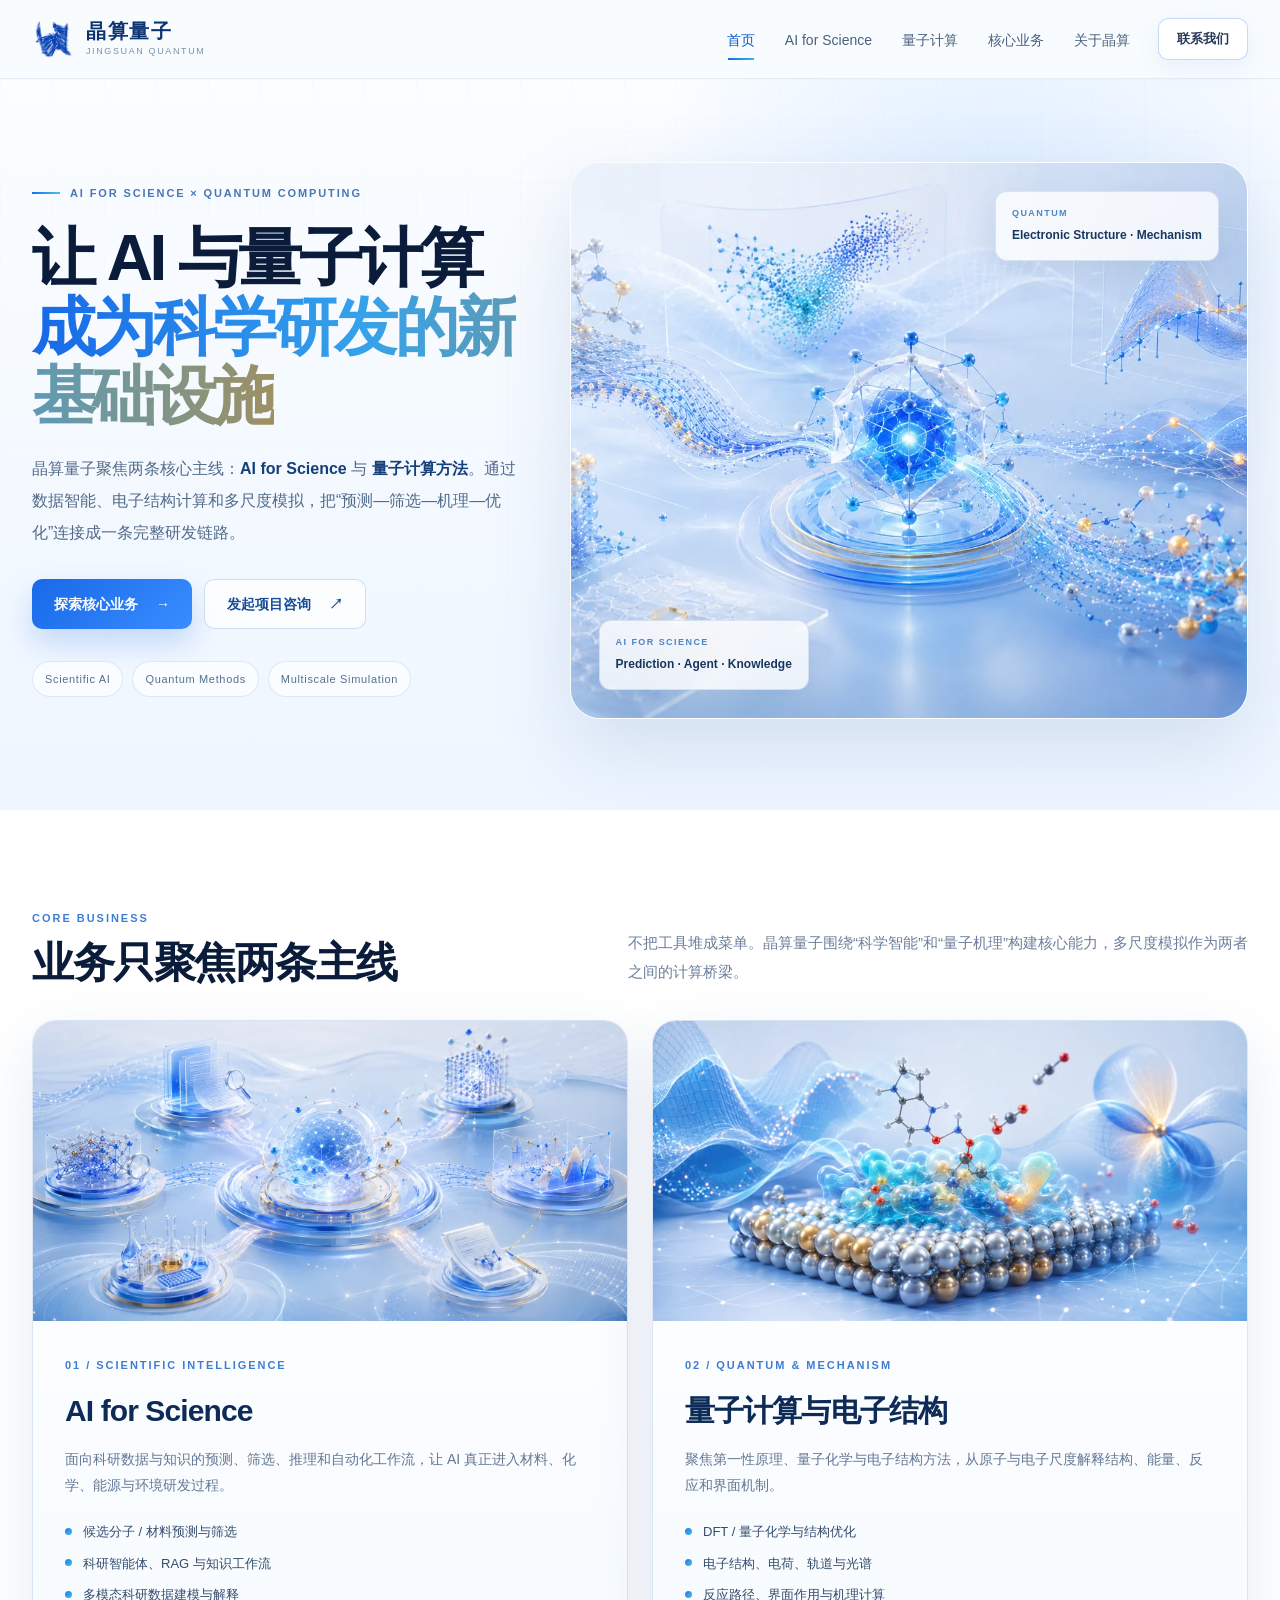
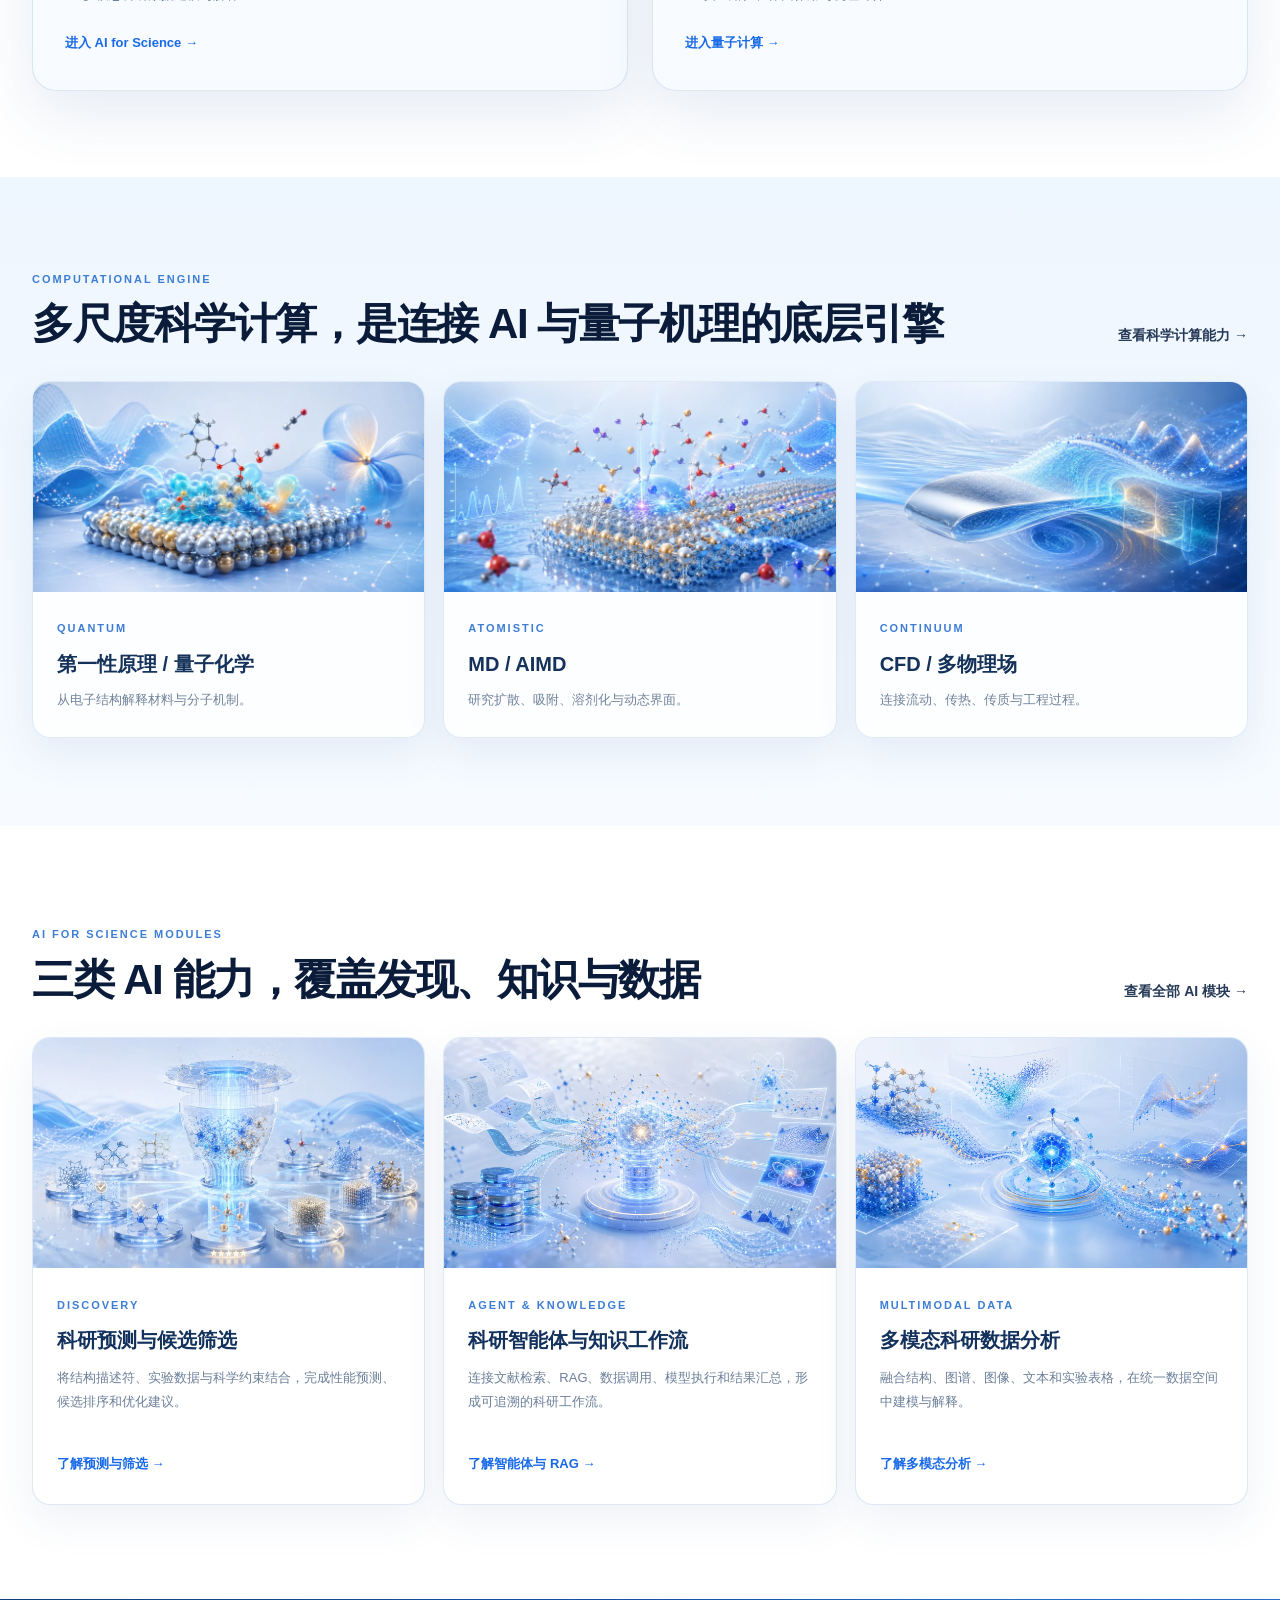
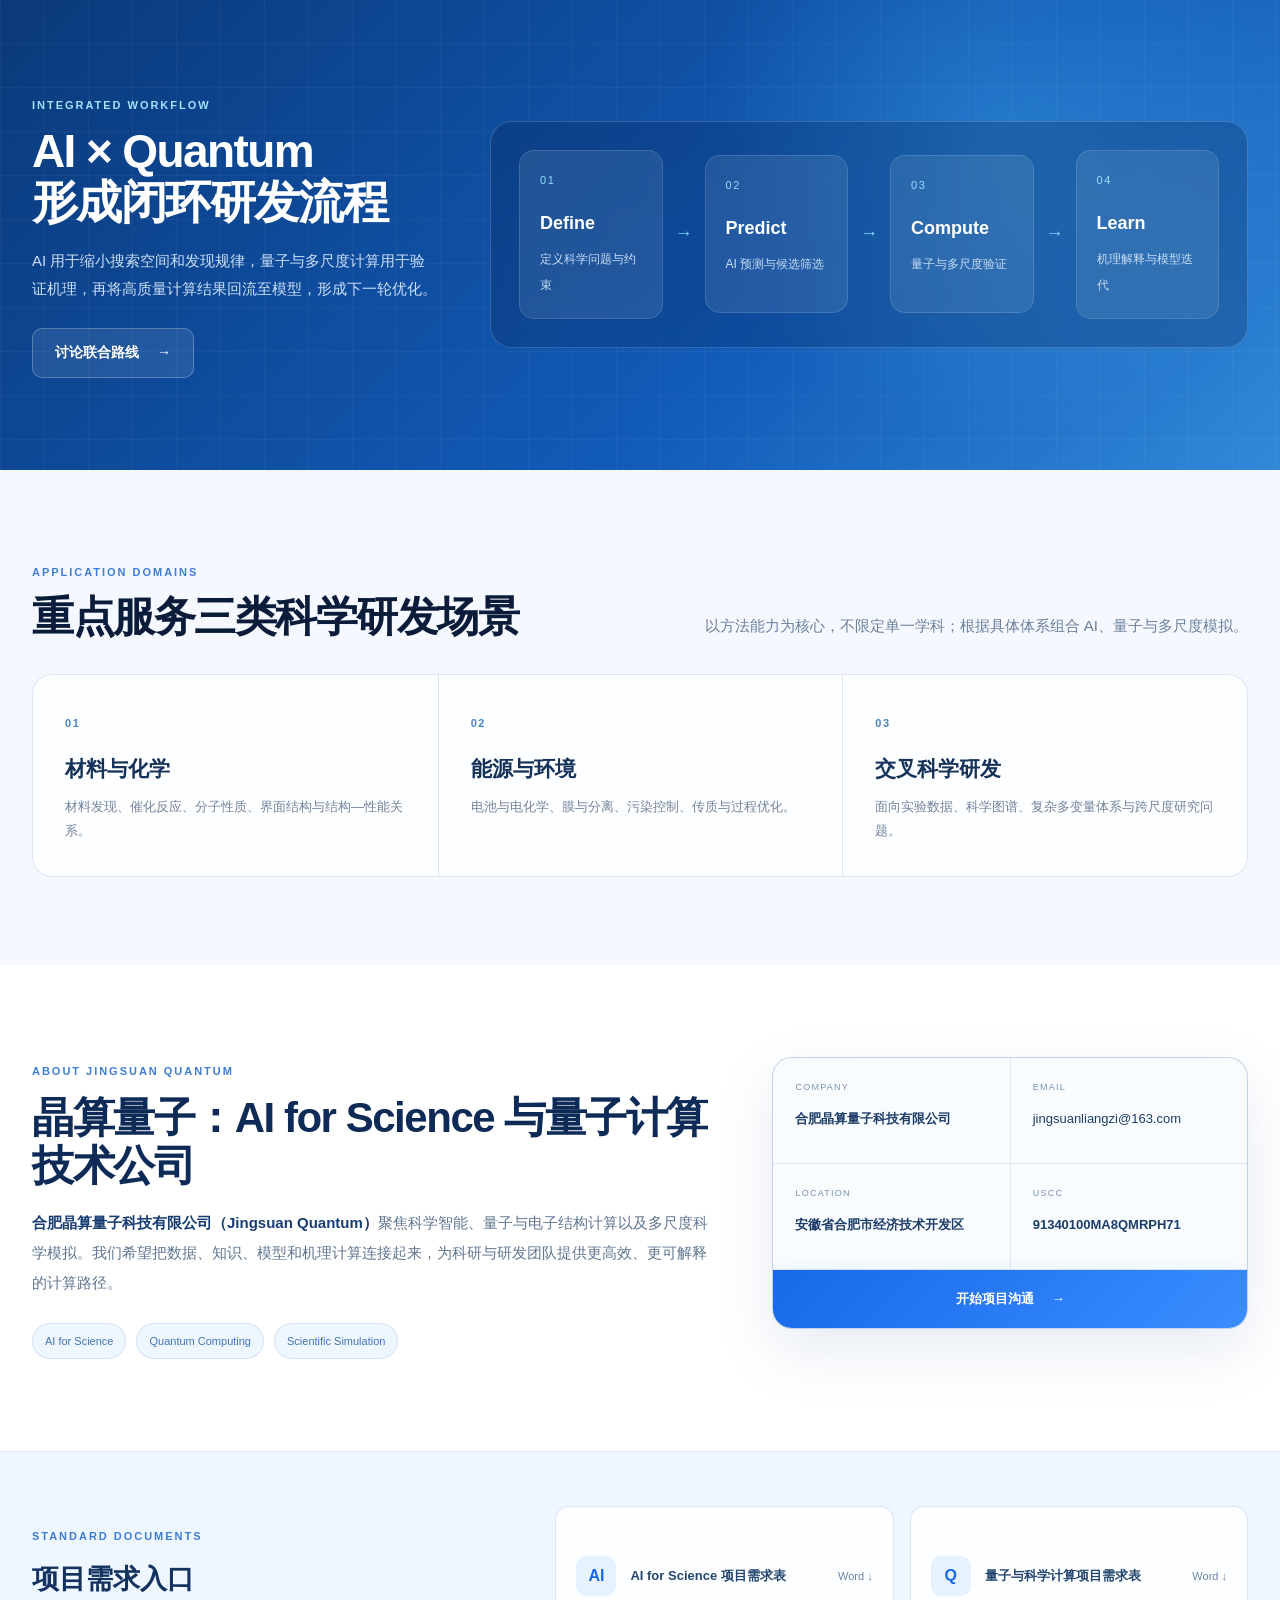
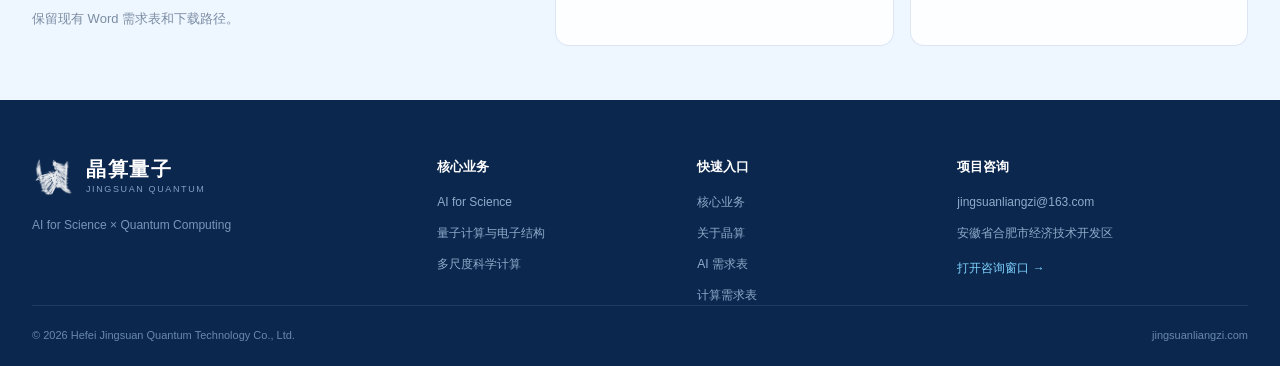
==== commit a209200b: "update1" ====
--- a/index.html
+++ b/index.html
@@ -3,276 +3,180 @@
 <head>
 <meta charset="utf-8">
 <meta name="viewport" content="width=device-width, initial-scale=1">
-<meta name="theme-color" content="#0756a3">
-<title>合肥晶算量子科技有限公司｜Quantum Computing & AI for Scientific Discovery</title>
-<meta name="description" content="合肥晶算量子科技有限公司（Jingsuan Quantum），面向材料、化学、能源与环境领域的量子计算、AI for Science 与科学计算模拟技术公司。">
+<meta name="theme-color" content="#eef6ff">
+<title>合肥晶算量子科技有限公司｜AI for Science × Quantum Computing</title>
+<meta name="description" content="晶算量子（Jingsuan Quantum）聚焦 AI for Science 与量子计算方法，融合科学机器学习、科研智能体、第一性原理、量子化学和多尺度模拟，为材料、化学、能源与环境研发提供计算与智能解决方案。">
 <link href="assets/images/icon-64.png" rel="icon" type="image/png">
 <link href="assets/css/site.css" rel="stylesheet">
 <link href="assets/css/hqt-redesign.css" rel="stylesheet">
 <link href="assets/css/unified-shell.css" rel="stylesheet">
+<link href="assets/css/jsq-v12.css" rel="stylesheet">
 </head>
-<body class="homepage-redone" id="top">
+<body class="jsq-site jsq-home" id="top">
 <a class="skip-link" href="#main">跳到主要内容</a>
 
-<header class="site-header-unified" id="site-header">
-  <div class="unified-nav-wrap">
-    <a aria-label="合肥晶算量子科技有限公司首页" class="unified-brand" href="index.html">
-      <img alt="合肥晶算量子科技有限公司" src="assets/images/logo-wordmark.png">
+<header class="jsq-header" id="site-header">
+  <div class="jsq-nav container">
+    <a class="jsq-brand" href="index.html" aria-label="晶算量子首页">
+      <img src="assets/images/logo-mark.png" alt="">
+      <span><strong>晶算量子</strong><small>JINGSUAN QUANTUM</small></span>
     </a>
-    <nav aria-label="主导航" class="unified-site-nav">
+    <nav class="jsq-main-nav" aria-label="主导航">
       <a class="active" href="index.html">首页</a>
-      <a class="" href="board/ai-projects.html">AI项目</a>
-      <a class="" href="board/computational-simulation.html">计算模拟</a>
-      <a class="" href="index.html#about-company">关于晶算</a>
+      <a href="board/ai-projects.html">AI for Science</a>
+      <a href="board/computational-simulation.html">量子计算</a>
+      <a href="#core-business">核心业务</a>
+      <a href="#about-company">关于晶算</a>
     </nav>
-    <div class="unified-actions">
-      <a class="unified-consult unified-consult-tech" href="#" data-project-trigger data-modal-category="AI 项目咨询" data-modal-title="AI 项目咨询" data-modal-desc="围绕 AI for Science、科研智能体、知识库、预测模型与多模态分析，欢迎扫码或邮件提交项目需求。" data-modal-doc="customer-portal/templates/JSLZ-AI-Project-Requirement-Form.docx"><span>Σ</span><b>AI项目</b></a>
-      <a class="unified-consult unified-consult-admin" href="#" data-project-trigger data-modal-category="计算模拟咨询" data-modal-title="计算模拟咨询" data-modal-desc="围绕 DFT、MD、AIMD、量子化学、CFD 与多物理场模拟，欢迎扫码或邮件提交项目需求。" data-modal-doc="customer-portal/templates/JSLZ-Simulation-Requirement-Form.docx"><span>◇</span><b>计算模拟</b></a>
-    </div>
+    <a class="jsq-contact-btn" href="#" data-project-trigger data-modal-category="PROJECT CONSULTATION" data-modal-title="项目咨询" data-modal-desc="欢迎提交 AI for Science、量子与电子结构、多尺度模拟相关需求。" data-modal-doc="customer-portal/templates/JSLZ-AI-Project-Requirement-Form.docx">联系我们</a>
+    <button class="jsq-menu-toggle" type="button" aria-label="展开导航" aria-expanded="false">☰</button>
   </div>
 </header>
-<section class="positioning-band" aria-label="公司定位">
-  <div class="container positioning-inner">
-    <div class="positioning-copy">
-      <span class="positioning-kicker">JINGSUAN QUANTUM</span>
-      <h1>Quantum Computing <em>&amp;</em> AI for Scientific Discovery</h1>
-      <p>面向材料、化学、能源与环境领域的量子计算与 <b>AI for Science</b> 技术公司。</p>
-      <div class="positioning-pills"><span>Quantum Computing</span><span>AI for Science</span><span>Scientific Simulation</span><span>Materials · Chemistry · Energy · Environment</span></div>
-      <div class="hero-cta-row"><a class="button" href="board/ai-projects.html">查看 AI 项目</a><a class="button hero-ghost-btn" href="board/computational-simulation.html">查看计算模拟</a><a class="button hero-outline-btn" href="#" data-project-trigger data-modal-category="商务咨询" data-modal-title="商务咨询" data-modal-desc="欢迎通过微信二维码或邮箱联系晶算量子，我们将根据研究方向与任务需求提供初步方案。" data-modal-doc="customer-portal/templates/JSLZ-AI-Project-Requirement-Form.docx">发起咨询</a></div>
-      <div class="hero-metrics"><div><strong>3</strong><span>核心方向</span></div><div><strong>4</strong><span>应用领域</span></div><div><strong>2</strong><span>标准需求表</span></div><div><strong>1</strong><span>量子 × AI 协同平台</span></div></div>
-    </div>
-    <div class="positioning-orb" aria-hidden="true"><i></i><i></i><i></i><b>Q</b></div>
-  </div>
-</section>
 
 <main id="main">
-
-<section class="section section-lite business-matrix-section">
-  <div class="container">
-    <div class="section-title-row">
-      <div><span class="section-en">BUSINESS MATRIX</span><h2>业务矩阵</h2></div>
-      <p>以量子计算、AI for Science 与科学计算模拟为技术主轴，同时构建标准化项目承接与交付能力。</p>
-    </div>
-    <div class="business-matrix-grid">
-      <article class="business-matrix-card"><span>01</span><h3>Quantum Layer</h3><p>围绕量子算法、量子化学、量子启发式优化与量子–经典混合计算，形成前沿技术储备。</p></article>
-      <article class="business-matrix-card"><span>02</span><h3>AI Layer</h3><p>围绕科研预测、候选筛选、知识工作流、科研智能体与多模态分析，提升科研发现效率。</p></article>
-      <article class="business-matrix-card"><span>03</span><h3>Simulation Layer</h3><p>围绕 DFT、MD、AIMD、量子化学、CFD 与多物理场仿真，形成可复用的科学计算能力栈。</p></article>
-      <article class="business-matrix-card"><span>04</span><h3>Delivery Layer</h3><p>围绕标准需求表、项目评估、过程沟通与结果交付，打造更规范的企业化服务流程。</p></article>
-    </div>
-  </div>
-</section>
-
-
-<section class="section section-lite company-core-section">
-  <div class="container">
-    <div class="section-title-row company-core-title">
-      <div><span class="section-en">COMPANY POSITIONING</span><h2>三大核心方向</h2></div>
-      <p>以量子计算、AI for Science 和多尺度科学计算为核心，服务科研发现与技术研发。</p>
-    </div>
-    <div class="company-core-grid">
-      <article class="company-core-card">
-        <span>01</span>
-        <h3>量子计算</h3>
-        <p>围绕量子算法、量子化学、量子启发式优化与量子–经典混合计算，探索面向科研问题的计算新范式。</p>
-        <b>Quantum Computing</b>
+<section class="jsq-hero">
+  <div class="jsq-hero-shell container">
+    <div class="jsq-hero-copy">
+      <div class="jsq-eyebrow"><span></span> AI FOR SCIENCE × QUANTUM COMPUTING</div>
+      <h1>让 AI 与量子计算<br><em>成为科学研发的新基础设施</em></h1>
+      <p>晶算量子聚焦两条核心主线：<strong>AI for Science</strong> 与 <strong>量子计算方法</strong>。通过数据智能、电子结构计算和多尺度模拟，把“预测—筛选—机理—优化”连接成一条完整研发链路。</p>
+      <div class="jsq-hero-actions">
+        <a class="jsq-btn jsq-btn-primary" href="#core-business">探索核心业务 <b>→</b></a>
+        <a class="jsq-btn jsq-btn-ghost" href="#" data-project-trigger data-modal-category="PROJECT CONSULTATION" data-modal-title="发起项目咨询" data-modal-desc="告诉我们研究目标、已有数据和希望解决的问题，我们会优先判断适合 AI for Science、量子计算还是联合路线。" data-modal-doc="customer-portal/templates/JSLZ-AI-Project-Requirement-Form.docx">发起项目咨询 <b>↗</b></a>
+      </div>
+      <div class="jsq-focus-tags"><span>Scientific AI</span><span>Quantum Methods</span><span>Multiscale Simulation</span></div>
+    </div>
+    <div class="jsq-hero-media">
+      <img src="assets/images/v12/hero-ai-quantum.webp" alt="AI for Science 与量子计算科研可视化">
+      <div class="jsq-hero-float jsq-float-a"><small>AI FOR SCIENCE</small><strong>Prediction · Agent · Knowledge</strong></div>
+      <div class="jsq-hero-float jsq-float-b"><small>QUANTUM</small><strong>Electronic Structure · Mechanism</strong></div>
+    </div>
+  </div>
+</section>
+
+<section class="jsq-business" id="core-business">
+  <div class="container">
+    <div class="jsq-section-head jsq-head-split">
+      <div><span>CORE BUSINESS</span><h2>业务只聚焦两条主线</h2></div>
+      <p>不把工具堆成菜单。晶算量子围绕“科学智能”和“量子机理”构建核心能力，多尺度模拟作为两者之间的计算桥梁。</p>
+    </div>
+    <div class="jsq-dual-grid">
+      <article class="jsq-strategy-card jsq-ai-card">
+        <div class="jsq-strategy-media"><img src="assets/images/v12/ai-overview.webp" alt="AI for Science 科研智能平台"></div>
+        <div class="jsq-strategy-copy">
+          <span>01 / SCIENTIFIC INTELLIGENCE</span>
+          <h3>AI for Science</h3>
+          <p>面向科研数据与知识的预测、筛选、推理和自动化工作流，让 AI 真正进入材料、化学、能源与环境研发过程。</p>
+          <ul><li>候选分子 / 材料预测与筛选</li><li>科研智能体、RAG 与知识工作流</li><li>多模态科研数据建模与解释</li></ul>
+          <a href="board/ai-projects.html">进入 AI for Science →</a>
+        </div>
       </article>
-      <article class="company-core-card">
-        <span>02</span>
-        <h3>AI for Science</h3>
-        <p>构建面向材料、化学、能源与环境领域的预测、筛选、科研智能体与知识工作流系统。</p>
-        <b>AI for Scientific Discovery</b>
+      <article class="jsq-strategy-card jsq-quantum-card">
+        <div class="jsq-strategy-media"><img src="assets/images/v12/quantum-electronic.webp" alt="量子与电子结构计算"></div>
+        <div class="jsq-strategy-copy">
+          <span>02 / QUANTUM & MECHANISM</span>
+          <h3>量子计算与电子结构</h3>
+          <p>聚焦第一性原理、量子化学与电子结构方法，从原子与电子尺度解释结构、能量、反应和界面机制。</p>
+          <ul><li>DFT / 量子化学与结构优化</li><li>电子结构、电荷、轨道与光谱</li><li>反应路径、界面作用与机理计算</li></ul>
+          <a href="board/computational-simulation.html#dft">进入量子计算 →</a>
+        </div>
       </article>
-      <article class="company-core-card">
-        <span>03</span>
-        <h3>科学计算模拟</h3>
-        <p>提供 DFT、MD、AIMD、量子化学、CFD 与多物理场模拟，形成数据驱动与机理计算协同体系。</p>
-        <b>Scientific Simulation</b>
-      </article>
-    </div>
-    <div class="company-scope-strip"><span>应用领域</span><a href="board/ai-projects.html">材料</a><a href="board/ai-projects.html">化学</a><a href="board/ai-projects.html">能源</a><a href="board/ai-projects.html">环境</a><a href="board/computational-simulation.html">量子化学</a><a href="board/computational-simulation.html">多尺度模拟</a></div>
-  </div>
-</section>
-
-
-<section class="section section-lite brand-strength-section">
-  <div class="container">
-    <div class="section-title-row">
-      <div><span class="section-en">WHY JINGSUAN QUANTUM</span><h2>为什么选择晶算量子</h2></div>
-      <p>从品牌表达、业务结构到客户转化路径，进一步向“真正公司官网”靠拢。</p>
-    </div>
-    <div class="brand-strength-grid">
-      <article class="brand-strength-card"><span>01</span><h3>公司化品牌表达</h3><p>以明确定位、统一视觉、标准资料与商务咨询入口，形成完整的企业官网形象，而不是单纯的项目清单页。</p></article>
-      <article class="brand-strength-card"><span>02</span><h3>量子 × AI × 模拟协同</h3><p>聚焦量子计算、AI for Science 与科学计算模拟三条主线，体现技术公司的业务结构与发展方向。</p></article>
-      <article class="brand-strength-card"><span>03</span><h3>标准化项目承接流程</h3><p>围绕需求收集、技术评估、任务执行与交付支持，形成更规范的项目承接与沟通方式。</p></article>
-      <article class="brand-strength-card"><span>04</span><h3>面向科研与研发场景</h3><p>服务材料、化学、能源与环境相关研究与研发需求，兼顾学术问题与工程应用的表达逻辑。</p></article>
-    </div>
-  </div>
-</section>
-<section class="section company-solution-section">
-  <div class="container">
-    <div class="section-title-row">
-      <div><span class="section-en">APPLICATION SCENARIOS</span><h2>应用场景</h2></div>
-      <p>围绕重点行业场景组织官网内容，使网站更接近正式科技公司的业务展示方式。</p>
-    </div>
-    <div class="solution-grid">
-      <article class="solution-card"><span>Materials</span><h3>材料研发</h3><p>支持材料筛选、结构–性能关系分析、界面机理研究与多尺度模拟。</p></article>
-      <article class="solution-card"><span>Chemistry</span><h3>化学研究</h3><p>支持分子设计、反应机理、量子化学分析、知识工作流与智能预测。</p></article>
-      <article class="solution-card"><span>Energy</span><h3>能源技术</h3><p>支持催化、电池、电解液、储能与传质传热相关计算与建模任务。</p></article>
-      <article class="solution-card"><span>Environment</span><h3>环境与过程</h3><p>支持污染控制、界面行为、膜过程、环境材料及相关过程模拟与 AI 分析。</p></article>
-    </div>
-  </div>
-</section>
-
-<section class="section hqt-capability-section hqt-capability-ai">
-<div class="container">
-<div class="hqt-capability-head"><div><span class="section-en">CORE CAPABILITY</span><h1>AI项目</h1></div></div>
-<div class="hqt-feature-grid">
-<article class="ai-showcase-card hqt-feature-card">
-<a class="ai-showcase-media" href="board/ai-projects.html#ai-001"><img src="assets/images/original/ai-candidate-screening-cover.jpg" alt="候选分子与材料智能筛选"></a>
-<div class="ai-showcase-copy"><span>AI 材料筛选</span><h3><a href="board/ai-projects.html#ai-001">候选分子与材料智能筛选</a></h3><p>融合结构描述符、文献知识、约束条件与预测模型，形成候选材料筛选和排序流程。</p><div class="ai-showcase-footer"><div class="ai-showcase-tags"><span>筛选</span><span>排序</span><span>解释</span></div><a href="board/ai-projects.html#ai-001">查看详情 →</a></div></div>
-</article>
-<article class="ai-showcase-card hqt-feature-card">
-<a class="ai-showcase-media" href="board/ai-projects.html#ai-002"><img src="assets/images/original/ai-agent-cover.png" alt="科研智能体与知识工作流"></a>
-<div class="ai-showcase-copy"><span>AI 科研智能体</span><h3><a href="board/ai-projects.html#ai-002">科研智能体与知识工作流</a></h3><p>面向检索、数据处理、模型调用和结果汇总，搭建面向科研任务的 Agent 工作流。</p><div class="ai-showcase-footer"><div class="ai-showcase-tags"><span>Agent</span><span>RAG</span><span>自动化</span></div><a href="board/ai-projects.html#ai-002">查看详情 →</a></div></div>
-</article>
-<article class="ai-showcase-card hqt-feature-card">
-<a class="ai-showcase-media" href="board/ai-projects.html#ai-003"><img src="assets/images/original/ai-process-cover.png" alt="配方工艺与性能预测"></a>
-<div class="ai-showcase-copy"><span>AI 工艺优化</span><h3><a href="board/ai-projects.html#ai-003">配方、工艺与性能预测</a></h3><p>围绕配方比例、工艺参数和目标性能建立预测模型，支持小样本建模、多目标优化与推荐。</p><div class="ai-showcase-footer"><div class="ai-showcase-tags"><span>配方</span><span>工艺</span><span>优化</span></div><a href="board/ai-projects.html#ai-003">查看详情 →</a></div></div>
-</article>
-</div>
-<div class="hqt-more-strip"><span>更多 AI 项目</span><a href="board/ai-projects.html#ai-004">科研知识库与 RAG</a><a href="board/ai-projects.html#ai-005">多模态数据分析</a><a href="board/ai-projects.html#ai-006">机器学习预测</a><a href="board/ai-projects.html#ai-007">实验设计与多目标优化</a><a href="board/ai-projects.html#ai-008">科研智能体开发</a><a href="board/ai-projects.html#ai-009">定制化 AI 项目</a></div>
-</div>
-</section>
-
-<section class="section hqt-capability-section hqt-capability-calc">
-<div class="container">
-<div class="hqt-capability-head"><div><span class="section-en">02 SIMULATION</span><h2>计算模拟</h2></div></div>
-<div class="hqt-feature-grid">
-<article class="ai-showcase-card hqt-feature-card hqt-card-board-calc">
-<a class="ai-showcase-media" href="board/computational-simulation.html#cfd"><img src="assets/images/original/04-cfd.webp" alt="计算流体力学"></a>
-<div class="ai-showcase-copy"><span>计算流体力学</span><h3><a href="board/computational-simulation.html#cfd">计算流体力学定制</a></h3><p>面向流场、传热、传质与多相过程，交付模型、边界条件、场分布结果及分析说明。</p><div class="ai-showcase-footer"><div class="ai-showcase-tags"><span>建模</span><span>计算</span><span>结果图</span></div><a href="board/computational-simulation.html#cfd">查看详情 →</a></div></div>
-</article>
-<article class="ai-showcase-card hqt-feature-card hqt-card-board-calc">
-<a class="ai-showcase-media" href="board/computational-simulation.html#dft"><img src="assets/images/original/05-dft.webp" alt="第一性原理计算"></a>
-<div class="ai-showcase-copy"><span>第一性原理计算</span><h3><a href="board/computational-simulation.html#dft">第一性原理计算定制</a></h3><p>覆盖结构优化、吸附能、能带、态密度、电荷与反应路径等电子结构计算。</p><div class="ai-showcase-footer"><div class="ai-showcase-tags"><span>DFT</span><span>电子结构</span><span>机理</span></div><a href="board/computational-simulation.html#dft">查看详情 →</a></div></div>
-</article>
-<article class="ai-showcase-card hqt-feature-card hqt-card-board-calc">
-<a class="ai-showcase-media" href="board/computational-simulation.html#md"><img src="assets/images/original/06-md-aimd.webp" alt="分子动力学与AIMD"></a>
-<div class="ai-showcase-copy"><span>分子动力学</span><h3><a href="board/computational-simulation.html#md">分子动力学与 AIMD 定制</a></h3><p>覆盖界面行为、扩散、吸附、溶剂化和动态稳定性，交付轨迹、统计曲线与构型图。</p><div class="ai-showcase-footer"><div class="ai-showcase-tags"><span>MD</span><span>AIMD</span><span>轨迹</span></div><a href="board/computational-simulation.html#md">查看详情 →</a></div></div>
-</article>
-</div>
-<div class="hqt-more-strip"><span>更多计算方向</span><a href="board/computational-simulation.html#cfd">计算流体力学</a><a href="board/computational-simulation.html#dft">第一性原理计算</a><a href="board/computational-simulation.html#md">分子动力学</a><a href="board/computational-simulation.html#comsol">多物理场与有限元仿真</a><a href="board/computational-simulation.html#qc">量子化学与分子计算</a><a href="board/computational-simulation.html#hybrid">量子–经典混合研发</a></div>
-</div>
-</section>
-
-
-<section class="section section-lite workflow-section">
-  <div class="container">
-    <div class="section-title-row">
-      <div><span class="section-en">SERVICE WORKFLOW</span><h2>服务流程</h2></div>
-      <p>采用更企业化的信息组织方式，清晰说明从咨询到交付的完整路径。</p>
-    </div>
-    <div class="workflow-grid">
-      <article class="workflow-card"><span>01</span><h3>需求沟通</h3><p>围绕研究目标、样本类型、计算问题或 AI 任务进行初步沟通。</p></article>
-      <article class="workflow-card"><span>02</span><h3>技术评估</h3><p>结合数据条件、模型路线与任务边界，形成可执行的技术方案。</p></article>
-      <article class="workflow-card"><span>03</span><h3>执行交付</h3><p>根据项目内容开展建模、计算、分析与结果整理，形成标准化交付。</p></article>
-      <article class="workflow-card"><span>04</span><h3>持续支持</h3><p>针对后续问题、补充分析与下一阶段项目，提供持续沟通与协同支持。</p></article>
-    </div>
-  </div>
-</section>
-<section class="section about-company-section" id="about-company">
-  <div class="container about-company-wrap">
-    <div class="about-company-copy">
-      <span class="section-en">ABOUT COMPANY</span>
-      <h2>关于晶算量子</h2>
-      <p><strong>合肥晶算量子科技有限公司（Jingsuan Quantum）</strong>，定位为面向材料、化学、能源与环境领域的量子计算、AI for Science 与科学计算模拟技术公司。</p>
-      <p>公司围绕量子计算、AI for Scientific Discovery 与科学计算模拟构建业务体系，强调算法、模型、机理与数据协同，致力于服务科研发现与技术研发。</p>
-    </div>
-    <div class="about-company-panel">
-      <div><strong>公司名称</strong><span>合肥晶算量子科技有限公司</span></div>
-      <div><strong>英文定位</strong><span>Quantum Computing &amp; AI for Scientific Discovery</span></div>
-      <div><strong>统一社会信用代码</strong><span>91340100MA8QMRPH71</span></div>
-      <div><strong>地址</strong><span>安徽省合肥市经济技术开发区</span></div>
-      <div><strong>邮箱</strong><span><a href="mailto:jingsuanliangzi@163.com">jingsuanliangzi@163.com</a></span></div>
-    </div>
-  </div>
-</section>
-
-
-<section class="section corporate-cta-section">
-  <div class="container">
-    <div class="corporate-cta-card">
-      <div>
-        <span class="section-en">START A PROJECT</span>
-        <h2>从项目需求到技术交付，构建更完整的合作路径</h2>
-        <p>如果你正在推进材料、化学、能源或环境领域的科研问题，欢迎通过 AI 项目或计算模拟需求表发起沟通。</p>
-      </div>
-      <div class="corporate-cta-actions">
-        <a class="button" href="#" data-project-trigger data-modal-category="项目咨询" data-modal-title="发起项目咨询" data-modal-desc="欢迎通过微信二维码或邮箱联系晶算量子，我们将基于项目目标、数据条件和技术路线提供初步建议。" data-modal-doc="customer-portal/templates/JSLZ-AI-Project-Requirement-Form.docx">立即咨询</a>
-        <a class="button hero-ghost-btn" href="customer-portal/templates/JSLZ-Simulation-Requirement-Form.docx" download>下载需求表</a>
-      </div>
-    </div>
-  </div>
-</section>
-
-<section class="section section-lite downloads-section">
-  <div class="container">
-    <div class="section-title-row">
-      <div><span class="section-en">STANDARD DOCUMENTS</span><h2>标准资料下载</h2></div>
-      <p>保留现有成熟模板，便于客户快速填写 AI 项目与计算模拟需求。</p>
-    </div>
-    <div class="downloads-grid">
-      <article class="download-card">
-        <span>AI PROJECT FORM</span>
-        <h3>AI 项目需求表</h3>
-        <p>适用于机器学习建模、科研智能体、知识库与多模态数据分析项目。</p>
-        <a class="button" href="customer-portal/templates/JSLZ-AI-Project-Requirement-Form.docx" download>下载 Word 表单</a><a class="download-consult-link" href="#" data-project-trigger data-modal-category="资料下载咨询" data-modal-title="资料下载与项目咨询" data-modal-desc="如需进一步沟通项目背景、任务边界与交付方式，可通过弹窗中的微信二维码或邮箱联系晶算量子。" data-modal-doc="customer-portal/templates/JSLZ-Simulation-Requirement-Form.docx">需要项目咨询 →</a><a class="download-consult-link" href="#" data-project-trigger data-modal-category="资料下载咨询" data-modal-title="资料下载与项目咨询" data-modal-desc="如需进一步沟通项目背景、任务边界与交付方式，可通过弹窗中的微信二维码或邮箱联系晶算量子。" data-modal-doc="customer-portal/templates/JSLZ-AI-Project-Requirement-Form.docx">需要项目咨询 →</a>
-      </article>
-      <article class="download-card">
-        <span>SIMULATION FORM</span>
-        <h3>计算模拟需求表</h3>
-        <p>适用于第一性原理、分子动力学、量子化学、CFD 与多物理场仿真项目。</p>
-        <a class="button" href="customer-portal/templates/JSLZ-Simulation-Requirement-Form.docx" download>下载 Word 表单</a>
-      </article>
-    </div>
-  </div>
-</section>
-
+    </div>
+  </div>
+</section>
+
+<section class="jsq-engine-section">
+  <div class="container">
+    <div class="jsq-section-head jsq-head-split">
+      <div><span>COMPUTATIONAL ENGINE</span><h2>多尺度科学计算，是连接 AI 与量子机理的底层引擎</h2></div>
+      <a class="jsq-text-link" href="board/computational-simulation.html">查看科学计算能力 →</a>
+    </div>
+    <div class="jsq-engine-grid">
+      <a class="jsq-engine-card" href="board/computational-simulation.html#dft"><img src="assets/images/v12/quantum-electronic.webp" alt="第一性原理与量子化学"><div><span>QUANTUM</span><h3>第一性原理 / 量子化学</h3><p>从电子结构解释材料与分子机制。</p></div></a>
+      <a class="jsq-engine-card" href="board/computational-simulation.html#md"><img src="assets/images/v12/molecular-dynamics.webp" alt="分子动力学与AIMD"><div><span>ATOMISTIC</span><h3>MD / AIMD</h3><p>研究扩散、吸附、溶剂化与动态界面。</p></div></a>
+      <a class="jsq-engine-card" href="board/computational-simulation.html#cfd"><img src="assets/images/v12/cfd-multiphysics.webp" alt="CFD与多物理场"><div><span>CONTINUUM</span><h3>CFD / 多物理场</h3><p>连接流动、传热、传质与工程过程。</p></div></a>
+    </div>
+  </div>
+</section>
+
+<section class="jsq-ai-section">
+  <div class="container">
+    <div class="jsq-section-head jsq-head-split">
+      <div><span>AI FOR SCIENCE MODULES</span><h2>三类 AI 能力，覆盖发现、知识与数据</h2></div>
+      <a class="jsq-text-link" href="board/ai-projects.html">查看全部 AI 模块 →</a>
+    </div>
+    <div class="jsq-ai-grid">
+      <article class="jsq-ai-module"><a href="board/ai-projects.html#ai-001" class="jsq-module-media"><img src="assets/images/v12/ai-screening.webp" alt="科研预测与候选筛选"></a><div><span>DISCOVERY</span><h3>科研预测与候选筛选</h3><p>将结构描述符、实验数据与科学约束结合，完成性能预测、候选排序和优化建议。</p><a href="board/ai-projects.html#ai-001">了解预测与筛选 →</a></div></article>
+      <article class="jsq-ai-module"><a href="board/ai-projects.html#ai-002" class="jsq-module-media"><img src="assets/images/v12/ai-agent-rag.webp" alt="科研智能体与知识工作流"></a><div><span>AGENT & KNOWLEDGE</span><h3>科研智能体与知识工作流</h3><p>连接文献检索、RAG、数据调用、模型执行和结果汇总，形成可追溯的科研工作流。</p><a href="board/ai-projects.html#ai-002">了解智能体与 RAG →</a></div></article>
+      <article class="jsq-ai-module"><a href="board/ai-projects.html#ai-005" class="jsq-module-media"><img src="assets/images/v12/ai-multimodal.webp" alt="多模态科研数据分析"></a><div><span>MULTIMODAL DATA</span><h3>多模态科研数据分析</h3><p>融合结构、图谱、图像、文本和实验表格，在统一数据空间中建模与解释。</p><a href="board/ai-projects.html#ai-005">了解多模态分析 →</a></div></article>
+    </div>
+  </div>
+</section>
+
+<section class="jsq-workflow-section">
+  <div class="container jsq-workflow-grid">
+    <div class="jsq-section-head">
+      <span>INTEGRATED WORKFLOW</span>
+      <h2>AI × Quantum<br>形成闭环研发流程</h2>
+      <p>AI 用于缩小搜索空间和发现规律，量子与多尺度计算用于验证机理，再将高质量计算结果回流至模型，形成下一轮优化。</p>
+      <a class="jsq-btn jsq-btn-ghost" href="#" data-project-trigger data-modal-category="INTEGRATED PROJECT" data-modal-title="讨论 AI × Quantum 联合路线" data-modal-desc="适合同时涉及数据建模、候选筛选、第一性原理、分子动力学或多物理场的复合项目。" data-modal-doc="customer-portal/templates/JSLZ-AI-Project-Requirement-Form.docx">讨论联合路线 <b>→</b></a>
+    </div>
+    <div class="jsq-workflow-panel">
+      <div><i>01</i><strong>Define</strong><span>定义科学问题与约束</span></div>
+      <b>→</b><div><i>02</i><strong>Predict</strong><span>AI 预测与候选筛选</span></div>
+      <b>→</b><div><i>03</i><strong>Compute</strong><span>量子与多尺度验证</span></div>
+      <b>→</b><div><i>04</i><strong>Learn</strong><span>机理解释与模型迭代</span></div>
+    </div>
+  </div>
+</section>
+
+<section class="jsq-domain-section">
+  <div class="container">
+    <div class="jsq-section-head jsq-head-split"><div><span>APPLICATION DOMAINS</span><h2>重点服务三类科学研发场景</h2></div><p>以方法能力为核心，不限定单一学科；根据具体体系组合 AI、量子与多尺度模拟。</p></div>
+    <div class="jsq-domain-grid">
+      <div><span>01</span><h3>材料与化学</h3><p>材料发现、催化反应、分子性质、界面结构与结构—性能关系。</p></div>
+      <div><span>02</span><h3>能源与环境</h3><p>电池与电化学、膜与分离、污染控制、传质与过程优化。</p></div>
+      <div><span>03</span><h3>交叉科学研发</h3><p>面向实验数据、科学图谱、复杂多变量体系与跨尺度研究问题。</p></div>
+    </div>
+  </div>
+</section>
+
+<section class="jsq-about" id="about-company">
+  <div class="container jsq-about-grid">
+    <div class="jsq-about-copy">
+      <span>ABOUT JINGSUAN QUANTUM</span>
+      <h2>晶算量子：AI for Science 与量子计算技术公司</h2>
+      <p><strong>合肥晶算量子科技有限公司（Jingsuan Quantum）</strong>聚焦科学智能、量子与电子结构计算以及多尺度科学模拟。我们希望把数据、知识、模型和机理计算连接起来，为科研与研发团队提供更高效、更可解释的计算路径。</p>
+      <div class="jsq-about-tags"><i>AI for Science</i><i>Quantum Computing</i><i>Scientific Simulation</i></div>
+    </div>
+    <div class="jsq-contact-panel">
+      <div><small>COMPANY</small><strong>合肥晶算量子科技有限公司</strong></div>
+      <div><small>EMAIL</small><a href="mailto:jingsuanliangzi@163.com">jingsuanliangzi@163.com</a></div>
+      <div><small>LOCATION</small><strong>安徽省合肥市经济技术开发区</strong></div>
+      <div><small>USCC</small><strong>91340100MA8QMRPH71</strong></div>
+      <a class="jsq-btn jsq-btn-primary" href="#" data-project-trigger data-modal-category="PROJECT CONSULTATION" data-modal-title="与晶算量子讨论项目" data-modal-desc="发送研究目标、已有数据与希望解决的问题，我们会先判断适合 AI for Science、量子计算还是联合路线。" data-modal-doc="customer-portal/templates/JSLZ-AI-Project-Requirement-Form.docx">开始项目沟通 <b>→</b></a>
+    </div>
+  </div>
+</section>
+
+<section class="jsq-document-section">
+  <div class="container jsq-document-grid">
+    <div><span>STANDARD DOCUMENTS</span><h2>项目需求入口</h2><p>保留现有 Word 需求表和下载路径。</p></div>
+    <a class="jsq-doc-card" href="customer-portal/templates/JSLZ-AI-Project-Requirement-Form.docx" download><i>AI</i><strong>AI for Science 项目需求表</strong><span>Word ↓</span></a>
+    <a class="jsq-doc-card" href="customer-portal/templates/JSLZ-Simulation-Requirement-Form.docx" download><i>Q</i><strong>量子与科学计算项目需求表</strong><span>Word ↓</span></a>
+  </div>
+</section>
 </main>
 
-<footer class="footer-unified">
-  <div class="footer-unified-main">
-    <section class="footer-brand-block">
-      <div class="footer-brand-row">
-        <img src="assets/images/logo-mark.png" alt="合肥晶算量子标志">
-        <div><strong>合肥晶算量子科技有限公司</strong><small>Hefei Jingsuan Quantum Technology Co., Ltd.</small></div>
-      </div>
-      <h2>Quantum Computing & AI for Scientific Discovery</h2>
-      <p>面向材料、化学、能源与环境领域，连接量子计算、AI for Science 与多尺度计算。</p><p class="company-meta">统一社会信用代码：91340100MA8QMRPH71<br>地址：安徽省合肥市经济技术开发区<br>邮箱：<a href="mailto:jingsuanliangzi@163.com">jingsuanliangzi@163.com</a></p>
-    </section>
-    <nav class="footer-column">
-      <strong>服务导航</strong>
-      <a href="board/ai-projects.html">AI项目</a>
-      <a href="board/computational-simulation.html">计算模拟</a>
-    </nav>
-    <div class="footer-column">
-      <strong>核心方向</strong>
-      <span>AI for Science</span>
-      <span>科研智能体</span>
-      <span>DFT / MD / AIMD</span>
-      <span>量子化学 / COMSOL</span>
-    </div>
-    <section class="footer-service-panel footer-service-panel-links">
-      <a href="board/ai-projects.html"><div><b>AI</b><small>项目与智能体</small></div></a>
-      <a href="board/computational-simulation.html"><div><b>SIM</b><small>多尺度计算</small></div></a>
-    </section>
-  </div>
-  <div class="footer-bottom-final">
-    <a class="footer-backtop" href="#top" aria-label="返回顶部">↑</a>
-    <div class="footer-bottom-inner"><span>jingsuanliangzi.com</span><span>Copyright 合肥晶算量子科技有限公司 All Rights Reserved</span></div>
-  </div>
+<footer class="jsq-footer">
+  <div class="container jsq-footer-main">
+    <div class="jsq-footer-brand"><a class="jsq-brand" href="index.html"><img src="assets/images/logo-mark.png" alt=""><span><strong>晶算量子</strong><small>JINGSUAN QUANTUM</small></span></a><p>AI for Science × Quantum Computing</p></div>
+    <nav><strong>核心业务</strong><a href="board/ai-projects.html">AI for Science</a><a href="board/computational-simulation.html#dft">量子计算与电子结构</a><a href="board/computational-simulation.html#md">多尺度科学计算</a></nav>
+    <nav><strong>快速入口</strong><a href="#core-business">核心业务</a><a href="#about-company">关于晶算</a><a href="customer-portal/templates/JSLZ-AI-Project-Requirement-Form.docx" download>AI 需求表</a><a href="customer-portal/templates/JSLZ-Simulation-Requirement-Form.docx" download>计算需求表</a></nav>
+    <div class="jsq-footer-contact"><strong>项目咨询</strong><a href="mailto:jingsuanliangzi@163.com">jingsuanliangzi@163.com</a><span>安徽省合肥市经济技术开发区</span><button type="button" data-project-trigger data-modal-category="PROJECT CONSULTATION" data-modal-title="项目咨询" data-modal-desc="扫码或邮件联系晶算量子。" data-modal-doc="customer-portal/templates/JSLZ-AI-Project-Requirement-Form.docx">打开咨询窗口 →</button></div>
+  </div>
+  <div class="container jsq-footer-bottom"><span>© <span data-year></span> Hefei Jingsuan Quantum Technology Co., Ltd.</span><span>jingsuanliangzi.com</span></div>
 </footer>
-
 
 <div class="project-contact-modal" id="projectContactModal" aria-hidden="true">
   <div class="project-contact-backdrop" data-close-modal></div>
@@ -282,30 +186,20 @@
       <section class="project-contact-copy">
         <span class="project-contact-kicker" id="projectModalCategory">PROJECT CONSULTATION</span>
         <h3 id="projectModalTitle">项目咨询</h3>
-        <p id="projectModalDesc">请通过下方联系方式与晶算量子沟通项目需求，我们会结合研究方向与技术路线提供建议。</p>
+        <p id="projectModalDesc">请通过下方联系方式与晶算量子沟通项目需求。</p>
         <div class="project-contact-meta">
           <div><strong>公司名称</strong><span>合肥晶算量子科技有限公司</span></div>
           <div><strong>邮箱</strong><span><a href="mailto:jingsuanliangzi@163.com">jingsuanliangzi@163.com</a></span></div>
           <div><strong>地址</strong><span>安徽省合肥市经济技术开发区</span></div>
           <div><strong>统一社会信用代码</strong><span>91340100MA8QMRPH71</span></div>
         </div>
-        <div class="project-contact-actions">
-          <a class="button modal-doc-button" id="projectModalDoc" href="customer-portal/templates/JSLZ-AI-Project-Requirement-Form.docx" download>下载对应 Word 需求表</a>
-          <a class="button button-outline modal-email-button" href="mailto:jingsuanliangzi@163.com">邮件咨询</a>
-        </div>
+        <div class="project-contact-actions"><a class="button modal-doc-button" id="projectModalDoc" href="customer-portal/templates/JSLZ-AI-Project-Requirement-Form.docx" download>下载对应 Word 需求表</a><a class="button button-outline modal-email-button" href="mailto:jingsuanliangzi@163.com">邮件咨询</a></div>
       </section>
-      <aside class="project-contact-aside">
-        <div class="project-qr-shell">
-          <img src="assets/images/wechat-qr.png" alt="微信二维码">
-          <strong>扫码添加微信</strong>
-          <small>提交需求后可进一步沟通模型、任务与交付方式</small>
-          <em>Jingsuan Quantum</em>
-        </div>
-      </aside>
+      <aside class="project-contact-aside"><div class="project-qr-shell"><img src="assets/images/wechat-qr.png" alt="微信二维码"><strong>扫码添加微信</strong><small>发送研究目标、数据情况与希望解决的问题</small><em>Jingsuan Quantum</em></div></aside>
     </div>
   </div>
 </div>
 
 <script src="assets/js/site.js"></script>
 </body>
-</html>+</html>
--- a/assets/css/site.css
+++ b/assets/css/site.css
@@ -0,0 +1,16 @@
+
+:root{
+  --blue:#156cff;--blue-dark:#0f4ed6;--blue-deep:#081f5c;--blue-soft:#f4f8ff;
+  --blue-mid:#2aa5ff;--slate:#7f8998;--slate-dark:#647386;--line:#dfe7f2;--soft:#f7f9fc;--white:#fff;
+  --ink:#0f2b61;--muted:#6d7c8f;--shadow:0 18px 55px rgba(21,108,255,.10);--container:1280px
+}
+*{box-sizing:border-box}
+html{scroll-behavior:smooth}
+body{margin:0;color:var(--ink);background:#fff;font-family:Arial,"Microsoft YaHei","PingFang SC",sans-serif;line-height:1.65;-webkit-font-smoothing:antialiased}
+a{color:inherit;text-decoration:none}img{display:block;max-width:100%}button,input{font:inherit}.container{width:min(calc(100% - 40px),var(--container));margin-inline:auto}
+.skip-link{position:fixed;top:-60px;left:20px;z-index:9999;padding:10px 16px;background:var(--blue-deep);color:#fff}.skip-link:focus{top:16px}
+.section{padding:88px 0}
+.section-en{display:inline-flex;align-items:center;gap:10px;color:var(--blue);font-size:12px;letter-spacing:.17em;font-weight:700}
+.section-en:before{content:"";width:30px;height:2px;background:var(--blue)}
+.button{display:inline-flex;min-height:48px;align-items:center;justify-content:center;padding:0 23px;border:1px solid var(--blue);border-radius:4px;background:var(--blue);color:#fff;font-weight:700}
+.button-outline{background:transparent;border-color:rgba(255,255,255,.6);color:#fff}
--- a/assets/css/hqt-redesign.css
+++ b/assets/css/hqt-redesign.css
@@ -0,0 +1,234 @@
+
+/* Directly follows the existing card-led corporate framework */
+.hqt-capability-section{background:#fff;padding:72px 0}
+.hqt-capability-section + .hqt-capability-section{border-top:1px solid #e6eef5}
+.hqt-capability-calc{background:#f7fafc}
+.hqt-capability-head{display:grid;grid-template-columns:minmax(0,.92fr) minmax(320px,.78fr);gap:56px;align-items:start;margin-bottom:34px}
+.hqt-capability-head h1,.hqt-capability-head h2{margin:12px 0 0;color:#10284a;font-size:38px;line-height:1.18;letter-spacing:0}
+.hqt-capability-head p{margin:28px 0 0;color:#6f7f91;font-size:15px;line-height:1.9}
+.hqt-feature-grid{display:grid;grid-template-columns:repeat(3,minmax(0,1fr));gap:22px}
+.hqt-board-card-grid{display:grid;grid-template-columns:repeat(4,minmax(0,1fr));gap:18px}
+.ai-showcase-card{display:flex;min-width:0;overflow:hidden;flex-direction:column;border:1px solid #dbe5ef;border-radius:8px;background:#fff;box-shadow:0 14px 34px rgba(28,59,88,.07);transition:transform .2s ease,box-shadow .2s ease}
+.ai-showcase-card:hover{transform:translateY(-4px);box-shadow:0 22px 46px rgba(28,59,88,.13)}
+.ai-showcase-media{display:block;height:214px;overflow:hidden;background:#061a32;border-bottom:1px solid #e4edf4}
+.ai-showcase-media img{width:100%;height:100%;object-fit:cover;background:#061a32}
+.hqt-feature-card .ai-showcase-media{height:210px}
+.hqt-card-board-calc .ai-showcase-media{background:#fff}
+.hqt-card-board-calc .ai-showcase-media img{object-fit:contain;background:#fff}
+.ai-showcase-copy{display:flex;min-height:226px;flex:1;flex-direction:column;padding:23px 24px 20px}
+.ai-showcase-copy>span{color:#0967ce;font-size:12px;font-weight:900}
+.ai-showcase-copy h3{margin:13px 0 11px;color:#122d55;font-size:22px;line-height:1.4}
+.ai-showcase-copy p{margin:0;color:#66778b;font-size:13px;line-height:1.8}
+.ai-showcase-footer{display:flex;align-items:center;justify-content:space-between;gap:14px;margin-top:auto;padding-top:20px;border-top:1px solid #e8eef4}
+.ai-showcase-tags{display:flex;flex-wrap:wrap;gap:6px}
+.ai-showcase-tags span{color:#526b83;font-size:11px;font-weight:800}
+.ai-showcase-footer a{white-space:nowrap;color:#0b68d2;font-size:12px;font-weight:900}
+.hqt-more-strip{display:flex;align-items:center;gap:24px;min-height:60px;margin-top:24px;padding:0 24px;border-radius:8px;background:#f1f6f9;overflow-x:auto}
+.hqt-more-strip>span{flex:0 0 auto;color:#8a98a8;font-size:13px;font-weight:800}
+.hqt-more-strip a{flex:0 0 auto;color:#244766;font-size:13px;font-weight:900}
+.hqt-section-soft{background:#f5f8fb}
+.hqt-section-white{background:#fff}
+.section-title-row{display:flex;align-items:flex-end;justify-content:space-between;gap:34px;margin-bottom:28px}
+.section-title-row h2{margin:10px 0 0;color:#10284a;font-size:30px;line-height:1.25}
+.hqt-category-grid{display:grid;grid-template-columns:repeat(5,minmax(0,1fr));gap:16px}
+.hqt-category-tile{display:flex;min-height:286px;overflow:hidden;flex-direction:column;border:1px solid #dbe6ee;border-radius:8px;background:#fff;box-shadow:0 12px 30px rgba(28,59,88,.06);transition:.2s}
+.hqt-category-tile:hover{transform:translateY(-3px);box-shadow:0 18px 38px rgba(28,59,88,.1)}
+.hqt-category-tile .tile-art{height:120px;border-bottom:1px solid #e3edf3}
+.hqt-category-tile span{margin:16px 16px 0;color:#7d8fa1;font-size:10px;font-weight:900}
+.hqt-category-tile h3{margin:6px 16px 8px;color:#143f61;font-size:17px;line-height:1.35}
+.hqt-category-tile p{margin:0 16px;color:#657b8d;font-size:11px;line-height:1.65}
+.hqt-category-tile b{margin:auto 16px 17px;color:#0756a3;font-size:12px}
+.hqt-compact-card .ai-showcase-media{height:176px}.hqt-compact-card .ai-showcase-copy{min-height:218px;padding:19px}.hqt-compact-card .ai-showcase-copy h3{font-size:18px}
+
+/* lightweight local scientific artwork, inside original card sizes */
+.art-ai1{background:
+radial-gradient(circle at 16% 60%,#5a79da 0 8px,transparent 9px),
+radial-gradient(circle at 34% 29%,#5966d8 0 8px,transparent 9px),
+radial-gradient(circle at 53% 63%,#3c8ec6 0 8px,transparent 9px),
+radial-gradient(circle at 72% 25%,#6959d4 0 8px,transparent 9px),
+radial-gradient(circle at 87% 58%,#347fc1 0 8px,transparent 9px),
+linear-gradient(145deg,#eaf2ff,#f7fbff)}
+.art-ai2{position:relative;background:linear-gradient(145deg,#071d3a,#0756a3)}
+.art-ai2:after{content:"plan()  →  retrieve()  →  model()  →  insight ✓";position:absolute;left:8%;right:8%;top:44%;color:#cce5ff;font:700 14px/1.5 ui-monospace,SFMono-Regular,Consolas,monospace}
+.art-ai3{background:
+linear-gradient(to top,#5576d4 0 35%,transparent 35%) 12% 75%/12% 55% no-repeat,
+linear-gradient(to top,#5e66d4 0 67%,transparent 67%) 34% 75%/12% 80% no-repeat,
+linear-gradient(to top,#3c87bf 0 48%,transparent 48%) 56% 75%/12% 68% no-repeat,
+linear-gradient(to top,#6a57d0 0 88%,transparent 88%) 78% 75%/12% 92% no-repeat,
+linear-gradient(145deg,#edf3ff,#f8fbff)}
+.art-cfd{background:linear-gradient(135deg,#eaf7fb,#f8fcff);position:relative}
+.art-cfd:before{content:"";position:absolute;left:7%;right:7%;top:48%;height:2px;background:linear-gradient(90deg,transparent,#1f9abe,#1962b6,#8c58d4,transparent);box-shadow:0 -24px 0 rgba(46,132,196,.15),0 24px 0 rgba(89,96,207,.12)}
+.art-dft{background:radial-gradient(circle at 50% 50%,#4a78db 0 17px,transparent 18px),radial-gradient(ellipse at 50% 50%,transparent 0 32%,rgba(42,104,191,.30) 32.5% 33%,transparent 33.5%),radial-gradient(ellipse at 50% 50%,transparent 0 46%,rgba(89,88,207,.22) 46.5% 47%,transparent 47.5%),linear-gradient(145deg,#eaf2ff,#fff)}
+.art-md{background:
+radial-gradient(circle at 15% 60%,#2d8ec4 0 8px,transparent 9px),
+radial-gradient(circle at 34% 28%,#4582d2 0 8px,transparent 9px),
+radial-gradient(circle at 53% 57%,#5d67d3 0 8px,transparent 9px),
+radial-gradient(circle at 72% 25%,#3f9abf 0 8px,transparent 9px),
+radial-gradient(circle at 87% 62%,#5c6bd5 0 8px,transparent 9px),
+linear-gradient(145deg,#ecf7fb,#fff)}
+.art-qc{background:linear-gradient(rgba(54,105,177,.12) 1px,transparent 1px),linear-gradient(90deg,rgba(54,105,177,.12) 1px,transparent 1px),radial-gradient(circle at 67% 40%,rgba(91,90,211,.34),transparent 14%),#f5f9ff;background-size:24px 24px,24px 24px,auto,auto}
+
+.ai-showcase-media img{width:100%;height:100%;object-fit:cover;display:block}
+.hqt-card-board-calc .ai-showcase-media img,.hqt-category-tile .tile-art img{object-fit:contain;background:#fff}
+.hqt-category-tile .tile-art{height:120px;overflow:hidden;background:#fff;border-bottom:1px solid #e3edf3}
+.hqt-category-tile .tile-art img{width:100%;height:100%}
+.download-head{display:flex;justify-content:flex-end;align-items:flex-start;padding-top:4px}
+.word-download{padding:0 24px 20px}.hqt-compact-card .word-download{padding:0 19px 17px}
+.word-download a{display:inline-flex;padding:7px 11px;border-radius:5px;background:#edf6ff;color:#0756a3;font-size:11px;font-weight:900}
+.company-meta{margin-top:12px!important;color:#c4daed!important;font-size:12px!important;line-height:1.85!important}.company-meta a{color:#fff}
+@media(max-width:760px){.download-head{justify-content:flex-start}.hqt-capability-head{grid-template-columns:1fr}.word-download{padding-top:4px}}
+
+
+/* JSLZ V4 theme overrides — aligned to company logo blue/gray */
+.hqt-capability-section{padding:74px 0}
+.hqt-capability-calc,.hqt-section-soft{background:#f7f8fb}
+.hqt-capability-section + .hqt-capability-section{border-top:1px solid #e8eef4}
+.hqt-capability-head h1,.hqt-capability-head h2,.section-title-row h2{color:#133661}
+.hqt-capability-head p,.ai-showcase-copy p,.hqt-category-tile p{color:#6f7b88}
+.ai-showcase-card,.hqt-category-tile{border:1px solid #dbe4ed;box-shadow:0 10px 28px rgba(10,78,162,.06)}
+.ai-showcase-card:hover,.hqt-category-tile:hover{box-shadow:0 18px 40px rgba(10,78,162,.12)}
+.ai-showcase-copy>span,.ai-showcase-footer a,.hqt-category-tile b{color:#0a4ea2}
+.ai-showcase-tags span{padding:5px 10px;border-radius:999px;background:#eef4fb;color:#2d68b4}
+.hqt-more-strip{background:linear-gradient(180deg,#f6f9fc 0%,#f0f5fb 100%);border:1px solid #e2e9f1}
+.hqt-more-strip > span{color:#778392}
+.hqt-more-strip a{color:#244a7a}
+.hqt-more-strip a:hover{color:#0a4ea2}
+.word-download a{background:#eef4fb;color:#0a4ea2}
+.company-meta{color:#dce5ef!important}
+
+/* monochrome blue overlay for abstract/local artwork to match logo */
+.art-ai1{background:
+radial-gradient(circle at 16% 60%,#0f57ab 0 8px,transparent 9px),
+radial-gradient(circle at 34% 29%,#104da0 0 8px,transparent 9px),
+radial-gradient(circle at 53% 63%,#2b6cb5 0 8px,transparent 9px),
+radial-gradient(circle at 72% 25%,#0a4ea2 0 8px,transparent 9px),
+radial-gradient(circle at 87% 58%,#4b84c6 0 8px,transparent 9px),
+linear-gradient(145deg,#f2f6fb,#ffffff)}
+.art-ai2{background:linear-gradient(145deg,#083f84,#0a4ea2)}
+.art-ai2:after{color:#e1ecfa}
+.art-ai3{background:
+linear-gradient(to top,#0a4ea2 0 35%,transparent 35%) 12% 75%/12% 55% no-repeat,
+linear-gradient(to top,#2d68b4 0 67%,transparent 67%) 34% 75%/12% 80% no-repeat,
+linear-gradient(to top,#5d8fcf 0 48%,transparent 48%) 56% 75%/12% 68% no-repeat,
+linear-gradient(to top,#104da0 0 88%,transparent 88%) 78% 75%/12% 92% no-repeat,
+linear-gradient(145deg,#f2f6fb,#ffffff)}
+.art-cfd{background:linear-gradient(135deg,#f3f7fb,#ffffff);position:relative}
+.art-cfd:before{background:linear-gradient(90deg,transparent,#86a9d6,#0a4ea2,#5a7fb8,transparent);box-shadow:0 -24px 0 rgba(10,78,162,.10),0 24px 0 rgba(45,104,180,.10)}
+.art-dft{background:radial-gradient(circle at 50% 50%,#0a4ea2 0 17px,transparent 18px),radial-gradient(ellipse at 50% 50%,transparent 0 32%,rgba(10,78,162,.28) 32.5% 33%,transparent 33.5%),radial-gradient(ellipse at 50% 50%,transparent 0 46%,rgba(45,104,180,.18) 46.5% 47%,transparent 47.5%),linear-gradient(145deg,#f2f6fb,#fff)}
+.art-md{background:
+radial-gradient(circle at 15% 60%,#2d68b4 0 8px,transparent 9px),
+radial-gradient(circle at 34% 28%,#4b84c6 0 8px,transparent 9px),
+radial-gradient(circle at 53% 57%,#0a4ea2 0 8px,transparent 9px),
+radial-gradient(circle at 72% 25%,#5d8fcf 0 8px,transparent 9px),
+radial-gradient(circle at 87% 62%,#104da0 0 8px,transparent 9px),
+linear-gradient(145deg,#f2f6fb,#fff)}
+.art-qc{background:linear-gradient(rgba(10,78,162,.10) 1px,transparent 1px),linear-gradient(90deg,rgba(10,78,162,.10) 1px,transparent 1px),radial-gradient(circle at 67% 40%,rgba(45,104,180,.24),transparent 14%),#f6f9fd;background-size:24px 24px,24px 24px,auto,auto}
+
+
+/* V5 electric blue content accents */
+.hqt-capability-head .section-en,.section-title-row .section-en{color:#156cff}
+.hqt-capability-head .section-en:before,.section-title-row .section-en:before{background:linear-gradient(90deg,#156cff 0%,#5ad6ff 100%)}
+.ai-showcase-card,.hqt-category-tile{box-shadow:0 10px 28px rgba(21,108,255,.06)}
+.ai-showcase-card:hover,.hqt-category-tile:hover{box-shadow:0 22px 46px rgba(21,108,255,.12)}
+.ai-showcase-copy>span,.ai-showcase-footer a,.hqt-category-tile b{color:#156cff}
+.ai-showcase-tags span{background:linear-gradient(180deg,#eef5ff 0%,#f6fbff 100%);color:#156cff}
+.hqt-more-strip{background:linear-gradient(90deg,#f5f9ff 0%,#f0f8ff 100%);border:1px solid #dfeafb}
+.hqt-more-strip a:hover{color:#156cff}
+.download-head .button{background:linear-gradient(135deg,#156cff 0%,#2aa5ff 100%);border-color:#156cff;box-shadow:0 12px 26px rgba(21,108,255,.16)}
+.word-download a{display:inline-flex;margin-top:14px;padding:10px 14px;border-radius:10px;background:linear-gradient(180deg,#eef5ff 0%,#f8fbff 100%);color:#156cff;font-size:12px;font-weight:800}
+
+
+/* V6 bright AI-tech visual system */
+body{background:#fbfdff}
+.positioning-band{position:relative;overflow:hidden;background:linear-gradient(120deg,#f8fbff 0%,#eef6ff 46%,#f8fdff 100%);border-bottom:1px solid #e4eefc}
+.positioning-band:before{content:"";position:absolute;width:520px;height:520px;right:-120px;top:-240px;border-radius:50%;background:radial-gradient(circle,rgba(21,108,255,.20),rgba(42,165,255,.08) 45%,transparent 70%);filter:blur(8px)}
+.positioning-band:after{content:"";position:absolute;inset:0;opacity:.30;background-image:linear-gradient(rgba(21,108,255,.07) 1px,transparent 1px),linear-gradient(90deg,rgba(21,108,255,.07) 1px,transparent 1px);background-size:44px 44px;mask-image:linear-gradient(90deg,#000 0%,rgba(0,0,0,.5) 55%,transparent 100%)}
+.positioning-inner{position:relative;z-index:2;min-height:260px;display:grid;grid-template-columns:1fr 320px;gap:50px;align-items:center}
+.positioning-kicker{display:block;color:#156cff;font-size:11px;letter-spacing:.22em;font-weight:900}
+.positioning-copy h1{margin:10px 0 13px;max-width:900px;color:#0b2c63;font-size:clamp(38px,4.6vw,66px);line-height:1.02;letter-spacing:-.045em}
+.positioning-copy h1 em{font-style:normal;color:#2aa5ff;font-weight:500}
+.positioning-copy p{margin:0;color:#5f7188;font-size:17px}
+.positioning-copy p b{color:#156cff}
+.positioning-orb{position:relative;width:250px;height:250px;justify-self:end;display:grid;place-items:center}
+.positioning-orb i{position:absolute;left:50%;top:50%;border:1px solid rgba(21,108,255,.24);border-radius:50%;transform:translate(-50%,-50%)}
+.positioning-orb i:nth-child(1){width:230px;height:86px;transform:translate(-50%,-50%) rotate(18deg)}
+.positioning-orb i:nth-child(2){width:222px;height:82px;transform:translate(-50%,-50%) rotate(78deg)}
+.positioning-orb i:nth-child(3){width:155px;height:155px}
+.positioning-orb b{position:relative;z-index:2;width:78px;height:78px;border-radius:50%;display:grid;place-items:center;background:linear-gradient(135deg,#156cff,#57cfff);color:#fff;font-size:34px;box-shadow:0 18px 45px rgba(21,108,255,.28)}
+.hqt-capability-ai{background:#ffffff}
+.hqt-capability-calc,.hqt-section-soft{background:linear-gradient(180deg,#f7fbff 0%,#f2f7fd 100%)}
+.ai-showcase-card,.hqt-category-tile{border:1px solid #dfeafb;background:rgba(255,255,255,.98)}
+.ai-showcase-card:hover,.hqt-category-tile:hover{border-color:#b9d6ff;box-shadow:0 24px 55px rgba(21,108,255,.14)}
+.hqt-capability-head h1,.hqt-capability-head h2,.section-title-row h2{color:#0b2c63}
+.ai-showcase-copy h3{color:#10386e}
+.hqt-more-strip{background:linear-gradient(90deg,#f8fbff 0%,#eef6ff 100%)}
+.footer-unified{background:linear-gradient(140deg,#0b2c63 0%,#104da8 55%,#156cff 100%)}
+.footer-service-panel.footer-service-panel-qr{background:rgba(255,255,255,.10);backdrop-filter:blur(10px)}
+@media(max-width:900px){.positioning-inner{grid-template-columns:1fr}.positioning-orb{justify-self:center}.positioning-copy{text-align:center}}
+@media(max-width:620px){.positioning-inner{min-height:0;padding:56px 0}.positioning-copy h1{font-size:40px}.positioning-copy p{font-size:15px}.positioning-orb{width:210px;height:210px}}
+
+
+/* V7 optimized homepage additions */
+.section-lite{padding:56px 0;background:#fff}
+.positioning-pills{display:flex;flex-wrap:wrap;gap:10px;margin-top:18px}
+.positioning-pills span{display:inline-flex;align-items:center;min-height:34px;padding:0 14px;border-radius:999px;background:linear-gradient(180deg,#ffffff 0%,#eff6ff 100%);border:1px solid #d9e8ff;color:#156cff;font-size:12px;font-weight:800;box-shadow:0 8px 20px rgba(21,108,255,.06)}
+.company-core-title p,.section-title-row p{max-width:720px;margin:0;color:#687a8f;font-size:14px;line-height:1.9}
+.company-core-grid{display:grid;grid-template-columns:repeat(3,minmax(0,1fr));gap:20px}
+.company-core-card{position:relative;padding:26px 24px 24px;border:1px solid #dfeafb;border-radius:18px;background:linear-gradient(180deg,#ffffff 0%,#f6fbff 100%);box-shadow:0 18px 42px rgba(21,108,255,.08);overflow:hidden}
+.company-core-card:before{content:"";position:absolute;right:-40px;top:-40px;width:150px;height:150px;border-radius:50%;background:radial-gradient(circle,rgba(90,214,255,.35),rgba(21,108,255,.08) 58%,transparent 70%)}
+.company-core-card span{display:inline-grid;place-items:center;width:42px;height:42px;border-radius:12px;background:linear-gradient(135deg,#156cff,#5ad6ff);color:#fff;font-size:14px;font-weight:900;box-shadow:0 12px 24px rgba(21,108,255,.22)}
+.company-core-card h3{margin:18px 0 10px;color:#0b2c63;font-size:24px}
+.company-core-card p{margin:0;color:#6a7c90;font-size:14px;line-height:1.85}
+.company-core-card b{display:block;margin-top:16px;color:#156cff;font-size:13px}
+.company-scope-strip{display:flex;align-items:center;gap:10px;flex-wrap:wrap;margin-top:22px;padding:16px 18px;border-radius:14px;background:linear-gradient(90deg,#f8fbff 0%,#eef6ff 100%);border:1px solid #e0ebfb}
+.company-scope-strip span{margin-right:8px;color:#607289;font-size:12px;font-weight:900}.company-scope-strip a{padding:7px 12px;border-radius:999px;background:#fff;color:#156cff;font-size:12px;font-weight:800;border:1px solid #dcebff}
+.downloads-section{background:linear-gradient(180deg,#fbfdff 0%,#f4f8ff 100%);border-top:1px solid #e8f0fb}
+.downloads-grid{display:grid;grid-template-columns:repeat(2,minmax(0,1fr));gap:22px}
+.download-card{padding:28px 26px;border:1px solid #dfeafb;border-radius:18px;background:rgba(255,255,255,.98);box-shadow:0 18px 42px rgba(21,108,255,.08)}
+.download-card span{display:inline-block;color:#156cff;font-size:11px;font-weight:900;letter-spacing:.12em}.download-card h3{margin:10px 0 10px;color:#0b2c63;font-size:24px}.download-card p{margin:0 0 22px;color:#6b7d91;font-size:14px;line-height:1.85}
+.download-card .button{min-height:46px;border-radius:12px;background:linear-gradient(135deg,#156cff 0%,#5ad6ff 100%);border-color:#156cff;box-shadow:0 12px 24px rgba(21,108,255,.16)}
+.board-intro-band{position:relative;overflow:hidden;padding:42px 0;background:linear-gradient(120deg,#f9fbff 0%,#eef6ff 65%,#f9fdff 100%);border-bottom:1px solid #e7effb}
+.board-intro-band:after{content:"";position:absolute;right:-50px;top:-50px;width:240px;height:240px;border-radius:50%;background:radial-gradient(circle,rgba(90,214,255,.28),rgba(21,108,255,.08) 55%,transparent 72%)}
+.board-intro-inner{position:relative;z-index:2}.board-intro-inner span{display:block;color:#156cff;font-size:11px;font-weight:900;letter-spacing:.18em}.board-intro-inner h1{margin:10px 0 8px;color:#0b2c63;font-size:42px;line-height:1.05}.board-intro-inner p{max-width:820px;margin:0;color:#627489;font-size:15px;line-height:1.9}
+@media(max-width:980px){.company-core-grid,.downloads-grid{grid-template-columns:1fr}.company-core-title{align-items:flex-start}.board-intro-inner h1{font-size:34px}}
+@media(max-width:620px){.positioning-pills span{font-size:11px}.company-core-card h3,.download-card h3{font-size:21px}.board-intro-band{padding:34px 0}.board-intro-inner h1{font-size:30px}}
+
+
+/* V8 clickable project styling */
+.ai-showcase-copy h3 a,.ai-showcase-media[data-project-trigger],.hqt-category-tile[data-project-trigger]{cursor:pointer}
+.ai-showcase-footer a[data-project-trigger]{display:inline-flex;align-items:center}
+.ai-showcase-copy h3 a:hover,.ai-showcase-footer a[data-project-trigger]:hover,.hqt-category-tile[data-project-trigger]:hover h3{color:#156cff}
+
+
+/* V9 corporate-site enhancements */
+.hero-cta-row{display:flex;flex-wrap:wrap;gap:12px;margin-top:22px}.hero-cta-row .button{border-radius:12px;min-height:48px;padding:0 20px}
+.hero-ghost-btn{background:linear-gradient(135deg,#0f4ed6 0%,#156cff 100%);border-color:#0f4ed6}
+.hero-outline-btn{background:#fff;color:#156cff;border:1px solid #d8e6ff;box-shadow:0 10px 24px rgba(21,108,255,.08)}
+.hero-metrics{display:grid;grid-template-columns:repeat(4,minmax(0,1fr));gap:14px;margin-top:22px}.hero-metrics div{padding:16px 14px;border-radius:16px;background:rgba(255,255,255,.78);border:1px solid #e2ecfb;box-shadow:0 14px 32px rgba(21,108,255,.06)}
+.hero-metrics strong{display:block;color:#0b2c63;font-size:28px;line-height:1}.hero-metrics span{display:block;margin-top:8px;color:#607289;font-size:12px}
+.brand-strength-section{background:linear-gradient(180deg,#fbfdff 0%,#f6faff 100%);border-top:1px solid #ecf2fb;border-bottom:1px solid #ecf2fb}
+.brand-strength-grid{display:grid;grid-template-columns:repeat(4,minmax(0,1fr));gap:20px}.brand-strength-card{padding:24px 22px;border:1px solid #e1eafb;border-radius:18px;background:#fff;box-shadow:0 16px 34px rgba(21,108,255,.06)}
+.brand-strength-card span,.workflow-card span{display:inline-grid;place-items:center;width:40px;height:40px;border-radius:12px;background:linear-gradient(135deg,#156cff,#5ad6ff);color:#fff;font-size:13px;font-weight:900}.brand-strength-card h3,.solution-card h3,.workflow-card h3{margin:16px 0 10px;color:#0b2c63;font-size:21px}.brand-strength-card p,.solution-card p,.workflow-card p,.about-company-copy p{margin:0;color:#697b8f;font-size:14px;line-height:1.85}
+.company-solution-section{background:#fff}.solution-grid{display:grid;grid-template-columns:repeat(4,minmax(0,1fr));gap:20px}.solution-card{padding:24px 22px;border-radius:18px;border:1px solid #e2ebfa;background:linear-gradient(180deg,#ffffff 0%,#f7fbff 100%);box-shadow:0 16px 34px rgba(21,108,255,.06)}.solution-card span{display:inline-block;color:#156cff;font-size:11px;letter-spacing:.12em;font-weight:900}
+.workflow-section{background:linear-gradient(180deg,#f9fbff 0%,#f5f9ff 100%);border-top:1px solid #e8f0fb}.workflow-grid{display:grid;grid-template-columns:repeat(4,minmax(0,1fr));gap:20px}.workflow-card{padding:24px 22px;border:1px solid #e0ebfb;border-radius:18px;background:#fff;box-shadow:0 16px 34px rgba(21,108,255,.06)}
+.about-company-section{background:#fff;border-top:1px solid #edf3fb}.about-company-wrap{display:grid;grid-template-columns:1fr .95fr;gap:28px;align-items:start}.about-company-copy h2{margin:10px 0 14px;color:#0b2c63;font-size:32px}.about-company-panel{display:grid;grid-template-columns:1fr;gap:14px}.about-company-panel div{padding:16px 18px;border-radius:16px;border:1px solid #e0eafb;background:linear-gradient(180deg,#ffffff 0%,#f8fbff 100%);box-shadow:0 14px 28px rgba(21,108,255,.05)}.about-company-panel strong{display:block;margin-bottom:6px;color:#156cff;font-size:12px}.about-company-panel span,.about-company-panel a{color:#24415f;font-size:13px;line-height:1.7;word-break:break-all}
+.download-consult-link{display:inline-flex;align-items:center;margin-top:14px;color:#156cff;font-size:13px;font-weight:800}
+@media(max-width:980px){.hero-metrics,.brand-strength-grid,.solution-grid,.workflow-grid,.about-company-wrap{grid-template-columns:1fr 1fr}.about-company-wrap{grid-template-columns:1fr}.brand-strength-grid,.solution-grid,.workflow-grid{gap:16px}}
+@media(max-width:620px){.hero-cta-row,.hero-metrics,.brand-strength-grid,.solution-grid,.workflow-grid{grid-template-columns:1fr;display:grid}.brand-strength-grid,.solution-grid,.workflow-grid{display:grid}.hero-metrics strong{font-size:24px}.about-company-copy h2{font-size:28px}}
+
+
+/* V10 corporate + product style refinements */
+.business-matrix-section{background:linear-gradient(180deg,#f8fbff 0%,#fdfefe 100%);border-bottom:1px solid #edf3fb}
+.business-matrix-grid,.stack-grid{display:grid;grid-template-columns:repeat(4,minmax(0,1fr));gap:20px}
+.business-matrix-card,.stack-card{padding:24px 22px;border-radius:18px;border:1px solid #dfeafb;background:#fff;box-shadow:0 16px 34px rgba(21,108,255,.06)}
+.business-matrix-card span,.stack-card span,.solution-pillar-card span{display:inline-grid;place-items:center;min-width:42px;height:42px;padding:0 12px;border-radius:12px;background:linear-gradient(135deg,#156cff,#5ad6ff);color:#fff;font-size:13px;font-weight:900}
+.business-matrix-card h3,.stack-card h3,.solution-pillar-card h3,.delivery-card h3,.board-scenario-card h3{margin:16px 0 10px;color:#0b2c63;font-size:21px}.business-matrix-card p,.stack-card p,.solution-pillar-card p,.delivery-card p,.board-scenario-card p{margin:0;color:#6b7d91;font-size:14px;line-height:1.85}
+.corporate-cta-section{padding:12px 0 56px;background:#fff}.corporate-cta-card{display:flex;align-items:center;justify-content:space-between;gap:24px;padding:28px 32px;border-radius:24px;background:linear-gradient(135deg,#0b2c63 0%,#156cff 55%,#5ad6ff 100%);color:#fff;box-shadow:0 24px 56px rgba(21,108,255,.22)}
+.corporate-cta-card .section-en{color:#fff}.corporate-cta-card .section-en:before{background:rgba(255,255,255,.75)}.corporate-cta-card h2{margin:10px 0 8px;font-size:32px;line-height:1.2}.corporate-cta-card p{margin:0;color:#eaf3ff;font-size:15px;line-height:1.85}.corporate-cta-actions{display:flex;flex-wrap:wrap;gap:12px}.corporate-cta-actions .button{border-radius:12px;border-color:#fff}.corporate-cta-actions .hero-ghost-btn{background:#fff;color:#156cff}
+.board-value-section{padding:34px 0 12px;background:#fff}.solution-pillars-grid,.board-scenarios-grid{display:grid;grid-template-columns:repeat(3,minmax(0,1fr));gap:20px}.solution-pillar-card,.board-scenario-card,.delivery-card{padding:24px 22px;border-radius:18px;border:1px solid #dfeafb;background:linear-gradient(180deg,#fff 0%,#f9fcff 100%);box-shadow:0 14px 30px rgba(21,108,255,.05)}
+.deliver-strip{display:flex;align-items:center;gap:10px;flex-wrap:wrap;margin-top:20px;padding:16px 18px;border-radius:14px;background:linear-gradient(90deg,#f7fbff 0%,#edf6ff 100%);border:1px solid #dfeafb}.deliver-strip span{margin-right:6px;color:#607289;font-size:12px;font-weight:900}.deliver-strip a{padding:8px 12px;border-radius:999px;background:#fff;border:1px solid #deebff;color:#156cff;font-size:12px;font-weight:800}
+.board-delivery-section{background:linear-gradient(180deg,#fbfdff 0%,#f5f9ff 100%);border-top:1px solid #eaf1fb}.delivery-grid{display:grid;gap:20px}.delivery-grid.three-col{grid-template-columns:repeat(3,minmax(0,1fr))}.delivery-grid.four-col{grid-template-columns:repeat(4,minmax(0,1fr))}
+.board-page-cta{display:flex;align-items:center;justify-content:space-between;gap:24px;margin-top:26px;padding:24px 26px;border-radius:18px;background:#fff;border:1px solid #dfeafb;box-shadow:0 16px 34px rgba(21,108,255,.06)}.board-page-cta h3{margin:0 0 8px;color:#0b2c63;font-size:24px}.board-page-cta p{margin:0;color:#687b90;font-size:14px}.board-page-cta .button{border-radius:12px;white-space:nowrap}
+@media(max-width:1180px){.business-matrix-grid,.stack-grid,.delivery-grid.four-col,.solution-pillars-grid,.board-scenarios-grid{grid-template-columns:repeat(2,minmax(0,1fr))}}
+@media(max-width:980px){.corporate-cta-card,.board-page-cta{flex-direction:column;align-items:flex-start}.delivery-grid.three-col{grid-template-columns:1fr}.hero-metrics{grid-template-columns:repeat(2,minmax(0,1fr))}}
+@media(max-width:620px){.business-matrix-grid,.stack-grid,.solution-pillars-grid,.board-scenarios-grid,.delivery-grid.four-col,.hero-metrics{grid-template-columns:1fr}.corporate-cta-card{padding:24px 20px}.corporate-cta-card h2{font-size:28px}}
--- a/assets/css/unified-shell.css
+++ b/assets/css/unified-shell.css
@@ -0,0 +1,127 @@
+
+body.modal-open{overflow:hidden}
+.site-header-unified{position:sticky;top:0;z-index:1000;height:96px;background:rgba(255,255,255,.97);border-bottom:1px solid #e1e9f2;box-shadow:0 10px 28px rgba(23,58,98,.06);backdrop-filter:blur(16px)}
+.unified-nav-wrap{display:flex;align-items:center;gap:28px;width:min(1440px,calc(100% - 64px));height:100%;margin:0 auto}
+.unified-brand{display:flex;align-items:center;flex:0 0 auto;width:350px}
+.unified-brand img{width:350px;height:86px;object-fit:contain;object-position:left center}
+.unified-site-nav{display:flex;align-items:center;justify-content:flex-end;gap:30px;margin-left:auto;white-space:nowrap}
+.unified-site-nav a{position:relative;display:inline-flex;align-items:center;min-height:60px;color:#31445a;font-size:16px;font-weight:900}
+.unified-site-nav a:after{content:"";position:absolute;left:50%;bottom:10px;width:0;height:3px;border-radius:4px;background:#6a57d2;transform:translateX(-50%);transition:width .2s ease}
+.unified-site-nav a:hover,.unified-site-nav a.active{color:#0756a3}
+.unified-site-nav a:hover:after,.unified-site-nav a.active:after{width:28px}
+.unified-actions{display:flex;align-items:center;gap:8px;flex:0 0 auto}
+.unified-consult{display:inline-flex;align-items:center;justify-content:center;gap:8px;min-height:46px;padding:0 16px;border:0;border-radius:4px;color:#fff;font-size:14px;font-weight:900;box-shadow:0 10px 22px rgba(8,73,130,.18)}
+.unified-consult-tech{background:#0756a3}.unified-consult-admin{background:#0b91a7}
+.footer-unified{background:#062344;color:#d7e8f7}
+.footer-unified-main{display:grid;grid-template-columns:minmax(320px,1.35fr) .55fr .7fr minmax(420px,1.1fr);gap:52px;align-items:start;width:min(1440px,calc(100% - 64px));margin:0 auto;padding:60px 0 54px}
+.footer-brand-block{display:grid;gap:18px}.footer-brand-row{display:flex;align-items:center;gap:16px}
+.footer-brand-row img{width:66px;height:66px;padding:7px;border-radius:12px;background:#fff;object-fit:contain}
+.footer-brand-row strong{display:block;color:#fff;font-size:18px;line-height:1.35}.footer-brand-row small{display:block;margin-top:3px;color:#8fb2d2;font-size:10px}
+.footer-brand-block h2{margin:0;color:#fff;font-size:22px}.footer-brand-block p{margin:0;color:#a9c6df;font-size:14px;line-height:1.9}
+.footer-column{display:grid;gap:12px}.footer-column strong{margin-bottom:10px;color:#fff;font-size:18px}.footer-column a,.footer-column span{color:#b8d1e8;font-size:14px}
+.footer-service-panel{display:grid;grid-template-columns:repeat(2,minmax(0,1fr));gap:24px;align-items:start;padding:28px 34px;border-radius:2px;background:#2c312f}
+.footer-service-panel a{min-height:160px;display:grid;place-items:center;text-align:center;background:#fff;color:#173a5a}
+.footer-service-panel b{display:block;font-size:26px;color:#0756a3}.footer-service-panel small{display:block;margin-top:5px;color:#526b80}
+.footer-bottom-final{position:relative;background:#2c312f;color:#eef4f5}.footer-bottom-inner{display:flex;justify-content:space-between;gap:24px;width:min(1440px,calc(100% - 64px));margin:0 auto;padding:30px 0 36px;border-top:1px solid rgba(255,255,255,.34);font-size:17px}
+.footer-backtop{position:absolute;top:-54px;right:max(32px,calc((100vw - 1440px)/2 + 16px));display:grid;place-items:center;width:72px;height:72px;border-radius:50%;background:#fff;color:#26bfb5;font-size:36px;box-shadow:0 16px 36px rgba(0,0,0,.24)}
+@media(max-width:1180px){.unified-brand{width:285px}.unified-brand img{width:285px}.unified-site-nav{gap:18px}.unified-site-nav a{font-size:14px}.unified-consult{padding:0 12px}}
+@media(max-width:980px){.site-header-unified{position:relative;height:auto}.unified-nav-wrap{flex-wrap:wrap;width:min(100% - 30px,920px);padding:8px 0 12px;gap:8px 16px}.unified-brand{width:250px}.unified-brand img{width:250px;height:68px}.unified-site-nav{order:3;width:100%;justify-content:flex-start;overflow-x:auto;gap:22px}.unified-site-nav a{min-height:44px}.unified-actions{margin-left:auto}.hqt-feature-grid{grid-template-columns:1fr 1fr}.hqt-category-grid{grid-template-columns:repeat(2,1fr)}.hqt-board-card-grid{grid-template-columns:repeat(2,1fr)}.footer-unified-main{grid-template-columns:1fr 1fr}}
+@media(max-width:620px){.unified-brand{width:205px}.unified-brand img{width:205px;height:58px}.unified-actions{width:100%}.unified-consult{flex:1;min-height:42px}.hqt-capability-section{padding:48px 0}.hqt-feature-grid,.hqt-category-grid,.hqt-board-card-grid{grid-template-columns:1fr}.ai-showcase-copy{min-height:0}.footer-unified-main{grid-template-columns:1fr;width:min(100% - 30px,920px)}.footer-bottom-inner{width:min(100% - 30px,920px);flex-direction:column}}
+
+
+/* JSLZ V4 theme overrides — header/footer aligned to logo */
+.site-header-unified{border-bottom:1px solid #e5ebf2;box-shadow:0 10px 26px rgba(10,78,162,.06)}
+.unified-brand{width:470px}.unified-brand img{width:470px;height:86px;object-fit:contain;object-position:left center}
+.unified-site-nav a{color:#566575}
+.unified-site-nav a:after{background:#0a4ea2}
+.unified-site-nav a:hover,.unified-site-nav a.active{color:#0a4ea2}
+.unified-consult{border-radius:8px}
+.unified-consult-tech{background:#0a4ea2}
+.unified-consult-admin{background:linear-gradient(180deg,#2d68b4 0%,#0a4ea2 100%)}
+.footer-unified{background:linear-gradient(180deg,#0a4ea2 0%,#083f84 100%)}
+.footer-brand-row img{background:rgba(255,255,255,.96)}
+.footer-brand-row small{color:#d8e4f3}
+.footer-brand-block p,.footer-column a,.footer-column span{color:#e2ebf4}
+.footer-service-panel{background:rgba(7,47,104,.34)}
+.footer-service-panel a{border-radius:10px;color:#133661}
+.footer-service-panel b{color:#0a4ea2}
+.footer-bottom-final{background:#072f68}
+.footer-bottom-inner{border-top:1px solid rgba(255,255,255,.22)}
+.footer-backtop{color:#0a4ea2}
+@media(max-width:1180px){.unified-brand{width:360px}.unified-brand img{width:360px}}
+@media(max-width:980px){.unified-brand{width:300px}.unified-brand img{width:300px;height:70px}}
+@media(max-width:620px){.unified-brand{width:220px}.unified-brand img{width:220px;height:56px}}
+
+
+/* JSLZ V5 electric blue + unified QR contact */
+.site-header-unified{background:rgba(255,255,255,.98);border-bottom:1px solid #e7eef8;box-shadow:0 12px 34px rgba(22,108,255,.08)}
+.unified-site-nav a{color:#607086}
+.unified-site-nav a:after{height:3px;background:linear-gradient(90deg,#156cff 0%,#5ad6ff 100%)}
+.unified-site-nav a:hover,.unified-site-nav a.active{color:#156cff}
+.unified-consult{border-radius:10px;box-shadow:0 12px 28px rgba(21,108,255,.18)}
+.unified-consult-tech{background:linear-gradient(135deg,#156cff 0%,#2aa5ff 100%)}
+.unified-consult-admin{background:linear-gradient(135deg,#0f4ed6 0%,#156cff 100%)}
+.footer-unified{background:linear-gradient(180deg,#0a2d88 0%,#081f5c 100%)}
+.footer-brand-block h2{letter-spacing:.01em}
+.footer-service-panel.footer-service-panel-qr{grid-template-columns:repeat(3,minmax(0,1fr));gap:18px;background:rgba(255,255,255,.08);border-radius:14px;padding:18px}
+.footer-service-panel.footer-service-panel-qr a,.footer-qr-card{min-height:184px;border-radius:14px;border:1px solid rgba(255,255,255,.1);background:rgba(255,255,255,.95)}
+.footer-service-panel.footer-service-panel-qr a{display:grid;place-items:center}
+.footer-service-panel.footer-service-panel-qr b{color:#156cff}
+.footer-qr-card{display:flex;flex-direction:column;align-items:center;justify-content:center;padding:14px 14px 16px;color:#14335d;text-align:center}
+.footer-qr-card img{width:110px;height:110px;border-radius:14px;object-fit:cover;box-shadow:0 10px 22px rgba(21,108,255,.14)}
+.footer-qr-card strong{margin-top:10px;font-size:16px;color:#156cff}
+.footer-qr-card small{margin-top:3px;color:#5f6f82;font-size:12px}
+.footer-qr-card em{margin-top:8px;color:#0f2b61;font-size:12px;font-style:normal;word-break:break-all}
+.footer-bottom-final{background:#081742}
+.footer-backtop{color:#156cff}
+@media(max-width:1180px){.footer-service-panel.footer-service-panel-qr{grid-template-columns:1fr 1fr}.footer-qr-card{grid-column:1 / -1}}
+@media(max-width:620px){.footer-service-panel.footer-service-panel-qr{grid-template-columns:1fr}.footer-service-panel.footer-service-panel-qr a,.footer-qr-card{min-height:150px}.footer-qr-card img{width:96px;height:96px}}
+
+
+/* V6 bright header */
+.site-header-unified{background:rgba(255,255,255,.96);backdrop-filter:blur(22px);box-shadow:0 12px 38px rgba(21,108,255,.07)}
+.unified-consult-tech{background:linear-gradient(135deg,#156cff 0%,#43b6ff 100%)}
+.unified-consult-admin{background:linear-gradient(135deg,#0f4ed6 0%,#156cff 100%)}
+.unified-consult:hover{transform:translateY(-1px);box-shadow:0 16px 32px rgba(21,108,255,.24)}
+
+
+/* V7 shell refinements */
+.unified-nav-wrap{gap:24px}.unified-site-nav a{font-weight:800}
+.unified-site-nav a:hover,.unified-site-nav a.active{text-shadow:0 0 14px rgba(21,108,255,.16)}
+.unified-consult-tech,.unified-consult-admin{position:relative;overflow:hidden}
+.unified-consult-tech:after,.unified-consult-admin:after{content:"";position:absolute;inset:0;background:linear-gradient(120deg,transparent 0%,rgba(255,255,255,.14) 45%,transparent 70%);transform:translateX(-100%);transition:transform .45s ease}
+.unified-consult-tech:hover:after,.unified-consult-admin:hover:after{transform:translateX(100%)}
+.footer-brand-block h2{font-size:24px}
+
+
+/* V8 popup consultation like Shanghai Hongqi */
+.footer-service-panel.footer-service-panel-links{grid-template-columns:repeat(2,minmax(0,1fr));gap:18px;background:rgba(255,255,255,.10);border-radius:14px;padding:18px}
+.footer-service-panel.footer-service-panel-links a{min-height:170px;border-radius:14px;border:1px solid rgba(255,255,255,.1);background:rgba(255,255,255,.95)}
+.project-contact-modal{position:fixed;inset:0;display:none;z-index:3000}.project-contact-modal.is-open{display:block}
+.project-contact-backdrop{position:absolute;inset:0;background:rgba(6,22,53,.58);backdrop-filter:blur(7px)}
+.project-contact-dialog{position:relative;z-index:2;width:min(980px,calc(100% - 28px));margin:60px auto;padding:0;border-radius:24px;overflow:hidden;background:linear-gradient(135deg,#ffffff 0%,#f6fbff 100%);box-shadow:0 28px 80px rgba(8,31,92,.26)}
+.project-contact-close{position:absolute;right:16px;top:14px;width:42px;height:42px;border:0;border-radius:50%;background:#edf5ff;color:#156cff;font-size:28px;cursor:pointer;z-index:5}
+.project-contact-grid{display:grid;grid-template-columns:1.15fr .85fr;gap:0;min-height:420px}
+.project-contact-copy{padding:42px 38px 38px}.project-contact-kicker{display:block;color:#156cff;font-size:11px;letter-spacing:.18em;font-weight:900}
+.project-contact-copy h3{margin:12px 0 10px;color:#0b2c63;font-size:34px;line-height:1.12}.project-contact-copy p{margin:0;color:#63748a;font-size:15px;line-height:1.9}
+.project-contact-meta{display:grid;grid-template-columns:1fr 1fr;gap:14px 18px;margin-top:24px}.project-contact-meta div{padding:14px 15px;border-radius:14px;background:#fff;border:1px solid #e3eefc;box-shadow:0 10px 24px rgba(21,108,255,.05)}
+.project-contact-meta strong{display:block;margin-bottom:6px;color:#156cff;font-size:12px}.project-contact-meta span,.project-contact-meta a{color:#24415f;font-size:13px;line-height:1.6;word-break:break-all}
+.project-contact-actions{display:flex;flex-wrap:wrap;gap:12px;margin-top:24px}.project-contact-actions .button{border-radius:12px;box-shadow:0 12px 26px rgba(21,108,255,.16)}
+.project-contact-actions .button-outline{color:#156cff;border-color:#c8ddff;background:#fff}
+.project-contact-aside{display:grid;place-items:center;padding:26px;background:linear-gradient(180deg,#0b2c63 0%,#156cff 100%)}
+.project-qr-shell{width:min(290px,100%);padding:22px 20px;border-radius:20px;background:rgba(255,255,255,.96);box-shadow:0 18px 45px rgba(5,20,54,.22);text-align:center}
+.project-qr-shell img{width:170px;height:170px;margin:0 auto;border-radius:18px;object-fit:cover;box-shadow:0 12px 28px rgba(21,108,255,.14)}
+.project-qr-shell strong{display:block;margin-top:14px;color:#156cff;font-size:20px}.project-qr-shell small{display:block;margin-top:8px;color:#607289;font-size:13px;line-height:1.7}.project-qr-shell em{display:block;margin-top:12px;color:#0b2c63;font-style:normal;font-size:12px;letter-spacing:.12em}
+@media(max-width:980px){.project-contact-dialog{margin:36px auto}.project-contact-grid{grid-template-columns:1fr}.project-contact-aside{padding:0 26px 26px;background:linear-gradient(180deg,#eff6ff 0%,#f7fbff 100%)}.project-contact-copy{padding:38px 24px 22px}.project-contact-copy h3{font-size:30px}.project-contact-meta{grid-template-columns:1fr}.footer-service-panel.footer-service-panel-links{grid-template-columns:1fr 1fr}}
+@media(max-width:620px){.project-contact-dialog{border-radius:18px}.project-contact-copy h3{font-size:26px}.project-contact-actions{flex-direction:column}.project-contact-actions .button{width:100%}.project-qr-shell img{width:140px;height:140px}.footer-service-panel.footer-service-panel-links{grid-template-columns:1fr}}
+
+
+/* V9 nav/footer polish */
+.unified-site-nav{gap:24px}
+.footer-service-panel.footer-service-panel-links a b{font-size:28px}
+.footer-service-panel.footer-service-panel-links a small{font-size:13px}
+
+
+/* V10 nav polish */
+.unified-actions .unified-consult{padding:0 18px;border-radius:12px}
+.unified-actions .unified-consult span{opacity:.95}
--- a/assets/css/jsq-v12.css
+++ b/assets/css/jsq-v12.css
@@ -0,0 +1,172 @@
+:root{
+  --jsq-ink:#0a1c3a;
+  --jsq-text:#263a58;
+  --jsq-muted:#6c7f9b;
+  --jsq-blue:#1769e8;
+  --jsq-blue-2:#3b8cff;
+  --jsq-cyan:#33b9e9;
+  --jsq-gold:#d7a84f;
+  --jsq-line:rgba(49,104,178,.16);
+  --jsq-card:rgba(255,255,255,.86);
+  --jsq-bg:#f5f9ff;
+  --jsq-bg-2:#edf5ff;
+  --jsq-shadow:0 22px 60px rgba(48,93,155,.12);
+}
+*{box-sizing:border-box}
+html{scroll-behavior:smooth}
+body.jsq-site{margin:0;background:linear-gradient(180deg,#f9fcff 0,#eef6ff 42%,#f8fbff 100%);color:var(--jsq-text);font-family:Inter,"PingFang SC","Microsoft YaHei",Arial,sans-serif;-webkit-font-smoothing:antialiased}
+.jsq-site a{color:inherit;text-decoration:none}
+.jsq-site .container{width:min(calc(100% - 64px),1380px);margin:0 auto}
+
+/* header */
+.jsq-header{position:sticky;top:0;z-index:60;background:rgba(248,252,255,.86);backdrop-filter:blur(18px);border-bottom:1px solid rgba(53,101,165,.1)}
+.jsq-nav{min-height:78px;display:flex;align-items:center;gap:28px}
+.jsq-brand{display:flex;align-items:center;gap:12px;min-width:210px}
+.jsq-brand img{width:42px;height:42px;object-fit:contain}
+.jsq-brand span{display:flex;flex-direction:column;line-height:1.05}
+.jsq-brand strong{font-size:20px;letter-spacing:.08em;color:#0c3371}
+.jsq-brand small{font-size:9px;letter-spacing:.18em;color:#7990ad;margin-top:5px}
+.jsq-main-nav{display:flex;align-items:center;justify-content:center;gap:30px;margin-left:auto}
+.jsq-main-nav a{position:relative;padding:28px 0 25px;font-size:14px;color:#4b607d;transition:.2s}
+.jsq-main-nav a:hover,.jsq-main-nav a.active{color:#0f57c9}
+.jsq-main-nav a:after{content:"";position:absolute;left:50%;bottom:17px;width:0;height:2px;background:linear-gradient(90deg,var(--jsq-blue),var(--jsq-cyan));transform:translateX(-50%);transition:.2s}
+.jsq-main-nav a:hover:after,.jsq-main-nav a.active:after{width:26px}
+.jsq-contact-btn{display:inline-flex;align-items:center;justify-content:center;min-height:42px;padding:0 18px;border:1px solid rgba(26,100,220,.25);border-radius:10px;background:#fff;color:#165dc9;font-size:13px;font-weight:700;box-shadow:0 8px 26px rgba(28,89,176,.08)}
+.jsq-contact-btn:hover{background:#eff6ff;border-color:#1769e8}
+.jsq-menu-toggle{display:none;border:0;background:transparent;color:#11386d;font-size:24px}
+
+/* shared */
+.jsq-section-head span,.jsq-strategy-copy>span,.jsq-engine-card span,.jsq-ai-module span,.jsq-about-copy>span,.jsq-document-grid>div>span{font-size:11px;letter-spacing:.18em;font-weight:800;color:#3e7dd4}
+.jsq-section-head h2{margin:9px 0 0;color:var(--jsq-ink);font-size:42px;line-height:1.12;letter-spacing:-.035em}
+.jsq-section-head p{max-width:620px;margin:0;color:var(--jsq-muted);font-size:15px;line-height:1.9}
+.jsq-head-split{display:flex;align-items:flex-end;justify-content:space-between;gap:40px;margin-bottom:34px}
+.jsq-text-link{color:#1769e8;font-size:14px;font-weight:700;white-space:nowrap}
+.jsq-btn{display:inline-flex;align-items:center;justify-content:center;gap:18px;min-height:50px;padding:0 22px;border-radius:10px;font-size:14px;font-weight:750;transition:.2s}
+.jsq-btn-primary{background:linear-gradient(135deg,#1769e8,#3a8dff);color:#fff!important;box-shadow:0 14px 30px rgba(23,105,232,.22)}
+.jsq-btn-primary:hover{transform:translateY(-2px);box-shadow:0 18px 36px rgba(23,105,232,.26)}
+.jsq-btn-ghost{background:rgba(255,255,255,.72);border:1px solid rgba(32,96,181,.20);color:#174d99!important}
+.jsq-btn-ghost:hover{background:#fff;border-color:#2d79dc;transform:translateY(-2px)}
+
+/* hero */
+.jsq-hero{position:relative;overflow:hidden;padding:54px 0 62px;background:radial-gradient(circle at 78% 22%,rgba(72,157,255,.17),transparent 31%),linear-gradient(180deg,#fbfdff,#eef6ff)}
+.jsq-hero:before{content:"";position:absolute;inset:0;background-image:linear-gradient(rgba(42,108,187,.04) 1px,transparent 1px),linear-gradient(90deg,rgba(42,108,187,.04) 1px,transparent 1px);background-size:52px 52px;mask-image:linear-gradient(to bottom,rgba(0,0,0,.45),transparent 85%)}
+.jsq-hero-shell{position:relative;display:grid;grid-template-columns:.92fr 1.28fr;align-items:center;gap:50px;min-height:615px}
+.jsq-hero-copy{position:relative;z-index:3;padding:34px 0}
+.jsq-eyebrow{display:flex;align-items:center;gap:10px;color:#4777b7;font-size:11px;letter-spacing:.17em;font-weight:800}
+.jsq-eyebrow span{width:28px;height:2px;background:linear-gradient(90deg,#1d6ee8,#47c2e8)}
+.jsq-hero h1{margin:22px 0 22px;color:#0a1c3a;font-size:64px;line-height:1.08;letter-spacing:-.055em;font-weight:800}
+.jsq-hero h1 em{font-style:normal;background:linear-gradient(90deg,#1769e8,#35a2ea 46%,#ba8b3c 115%);-webkit-background-clip:text;background-clip:text;color:transparent}
+.jsq-hero-copy>p{max-width:650px;margin:0;color:#526a89;font-size:16px;line-height:2}
+.jsq-hero-copy>p strong{color:#153f7a}
+.jsq-hero-actions{display:flex;gap:12px;margin-top:30px}
+.jsq-focus-tags{display:flex;flex-wrap:wrap;gap:9px;margin-top:32px}
+.jsq-focus-tags span{padding:8px 12px;border-radius:999px;border:1px solid rgba(52,110,188,.14);background:rgba(255,255,255,.68);color:#58708f;font-size:11px;letter-spacing:.06em}
+.jsq-hero-media{position:relative;min-height:555px;border-radius:30px;overflow:hidden;box-shadow:0 30px 80px rgba(54,100,160,.16);border:1px solid rgba(255,255,255,.92);background:#eaf4ff}
+.jsq-hero-media:after{content:"";position:absolute;inset:0;background:linear-gradient(90deg,rgba(245,250,255,.30),transparent 36%),linear-gradient(0deg,rgba(11,57,116,.08),transparent 35%);pointer-events:none}
+.jsq-hero-media img{width:100%;height:100%;min-height:555px;object-fit:cover;display:block}
+.jsq-hero-float{position:absolute;z-index:2;padding:14px 16px;border:1px solid rgba(77,131,200,.18);border-radius:12px;background:rgba(255,255,255,.78);backdrop-filter:blur(12px);box-shadow:0 14px 34px rgba(51,93,148,.13)}
+.jsq-hero-float small{display:block;color:#4d84c6;font-size:9px;letter-spacing:.16em;margin-bottom:5px;font-weight:800}
+.jsq-hero-float strong{display:block;color:#18375f;font-size:12px}
+.jsq-float-a{left:28px;bottom:28px}.jsq-float-b{right:28px;top:28px}
+
+/* business */
+.jsq-business{padding:94px 0 86px;background:#fff}
+.jsq-dual-grid{display:grid;grid-template-columns:1fr 1fr;gap:24px}
+.jsq-strategy-card{overflow:hidden;border:1px solid var(--jsq-line);border-radius:24px;background:linear-gradient(180deg,#fff,#f7fbff);box-shadow:var(--jsq-shadow);transition:.25s}
+.jsq-strategy-card:hover{transform:translateY(-5px);box-shadow:0 30px 70px rgba(48,93,155,.17)}
+.jsq-strategy-media{height:300px;overflow:hidden;background:#eef7ff}
+.jsq-strategy-media img{width:100%;height:100%;object-fit:cover;transition:.5s}
+.jsq-strategy-card:hover .jsq-strategy-media img{transform:scale(1.025)}
+.jsq-strategy-copy{padding:30px 32px 34px}
+.jsq-strategy-copy h3{margin:8px 0 12px;color:#0d2b56;font-size:30px;letter-spacing:-.03em}
+.jsq-strategy-copy p{margin:0;color:#637894;line-height:1.85;font-size:14px}
+.jsq-strategy-copy ul{display:grid;gap:10px;margin:22px 0 24px;padding:0;list-style:none}
+.jsq-strategy-copy li{position:relative;padding-left:18px;color:#344c6c;font-size:13px}
+.jsq-strategy-copy li:before{content:"";position:absolute;left:0;top:.52em;width:7px;height:7px;border-radius:50%;background:linear-gradient(135deg,#2578e9,#45bee6)}
+.jsq-strategy-copy>a{color:#1769e8;font-size:13px;font-weight:800}
+
+/* engine */
+.jsq-engine-section{padding:88px 0;background:linear-gradient(180deg,#eef6ff,#f7fbff)}
+.jsq-engine-grid{display:grid;grid-template-columns:repeat(3,1fr);gap:18px}
+.jsq-engine-card{overflow:hidden;border:1px solid rgba(63,119,190,.15);border-radius:18px;background:rgba(255,255,255,.82);box-shadow:0 16px 42px rgba(48,93,155,.09);transition:.22s}
+.jsq-engine-card:hover{transform:translateY(-4px);border-color:rgba(34,110,213,.34);box-shadow:0 22px 50px rgba(48,93,155,.14)}
+.jsq-engine-card img{display:block;width:100%;height:210px;object-fit:cover}
+.jsq-engine-card div{padding:22px 24px 26px}
+.jsq-engine-card h3{margin:7px 0 8px;color:#15325b;font-size:20px}
+.jsq-engine-card p{margin:0;color:#71839b;font-size:13px;line-height:1.75}
+
+/* AI modules */
+.jsq-ai-section{padding:94px 0;background:#fff}
+.jsq-ai-grid{display:grid;grid-template-columns:repeat(3,1fr);gap:18px}
+.jsq-ai-module{overflow:hidden;border:1px solid var(--jsq-line);border-radius:18px;background:#fff;box-shadow:0 16px 42px rgba(48,93,155,.08)}
+.jsq-module-media{display:block;height:230px;overflow:hidden;background:#edf6ff}
+.jsq-module-media img{width:100%;height:100%;object-fit:cover;transition:.45s}
+.jsq-ai-module:hover .jsq-module-media img{transform:scale(1.035)}
+.jsq-ai-module>div{padding:23px 24px 27px}
+.jsq-ai-module h3{margin:7px 0 9px;color:#12315c;font-size:20px}
+.jsq-ai-module p{min-height:70px;margin:0;color:#6b7f99;font-size:13px;line-height:1.8}
+.jsq-ai-module div>a{display:inline-block;margin-top:17px;color:#1769e8;font-size:13px;font-weight:750}
+
+/* workflow */
+.jsq-workflow-section{padding:92px 0;background:linear-gradient(135deg,#0a3979,#125bb9 62%,#3189d8);color:#fff;position:relative;overflow:hidden}
+.jsq-workflow-section:before{content:"";position:absolute;inset:0;background:radial-gradient(circle at 78% 30%,rgba(92,214,255,.24),transparent 28%),linear-gradient(rgba(255,255,255,.035) 1px,transparent 1px),linear-gradient(90deg,rgba(255,255,255,.035) 1px,transparent 1px);background-size:auto,44px 44px,44px 44px}
+.jsq-workflow-grid{position:relative;display:grid;grid-template-columns:.7fr 1.3fr;align-items:center;gap:50px}
+.jsq-workflow-section .jsq-section-head span{color:#9fe4ff}.jsq-workflow-section .jsq-section-head h2{color:#fff;font-size:46px}.jsq-workflow-section .jsq-section-head p{margin-top:18px;color:#cde0f7}.jsq-workflow-section .jsq-btn-ghost{margin-top:24px;background:rgba(255,255,255,.09);border-color:rgba(255,255,255,.24);color:#fff!important}
+.jsq-workflow-panel{display:grid;grid-template-columns:1fr auto 1fr auto 1fr auto 1fr;align-items:center;gap:12px;padding:28px;border:1px solid rgba(255,255,255,.18);border-radius:22px;background:rgba(6,31,73,.25);backdrop-filter:blur(10px)}
+.jsq-workflow-panel>div{min-height:158px;padding:20px;border-radius:15px;background:rgba(255,255,255,.09);border:1px solid rgba(255,255,255,.13)}
+.jsq-workflow-panel i{display:block;color:#95dfff;font-style:normal;font-size:11px;letter-spacing:.15em}
+.jsq-workflow-panel strong{display:block;margin:20px 0 6px;font-size:18px;color:#fff}.jsq-workflow-panel span{font-size:12px;color:#c7ddf5;line-height:1.6}.jsq-workflow-panel>b{color:#80d9ff;font-size:18px}
+
+/* domains */
+.jsq-domain-section{padding:88px 0;background:#f5f9ff}
+.jsq-domain-grid{display:grid;grid-template-columns:repeat(3,1fr);border:1px solid var(--jsq-line);border-radius:20px;overflow:hidden;background:rgba(255,255,255,.78)}
+.jsq-domain-grid>div{padding:34px 32px;border-left:1px solid var(--jsq-line)}
+.jsq-domain-grid>div:first-child{border-left:0}.jsq-domain-grid span{font-size:11px;color:#4b83c8;font-weight:800;letter-spacing:.14em}.jsq-domain-grid h3{margin:16px 0 9px;color:#15325b;font-size:21px}.jsq-domain-grid p{margin:0;color:#72849c;font-size:13px;line-height:1.8}
+
+/* about */
+.jsq-about{padding:92px 0;background:#fff}
+.jsq-about-grid{display:grid;grid-template-columns:1.18fr .82fr;gap:56px;align-items:start}
+.jsq-about-copy h2{margin:10px 0 18px;color:#0d2b56;font-size:42px;line-height:1.15;letter-spacing:-.035em}.jsq-about-copy p{margin:0;color:#607690;font-size:15px;line-height:2}.jsq-about-copy p strong{color:#173d72}.jsq-about-tags{display:flex;flex-wrap:wrap;gap:10px;margin-top:25px}.jsq-about-tags i{font-style:normal;padding:8px 12px;border-radius:999px;background:#eef6ff;border:1px solid rgba(58,115,189,.14);color:#4274b4;font-size:11px}
+.jsq-contact-panel{display:grid;grid-template-columns:1fr 1fr;gap:1px;border:1px solid var(--jsq-line);border-radius:20px;overflow:hidden;background:var(--jsq-line);box-shadow:var(--jsq-shadow)}
+.jsq-contact-panel>div{min-height:105px;padding:22px;background:#f9fcff}.jsq-contact-panel small{display:block;color:#7790ad;font-size:9px;letter-spacing:.14em;margin-bottom:10px}.jsq-contact-panel strong,.jsq-contact-panel a{color:#1c3c68;font-size:13px;line-height:1.6}.jsq-contact-panel>.jsq-btn{grid-column:1/-1;border-radius:0;min-height:58px}
+
+/* documents */
+.jsq-document-section{padding:54px 0;background:#eef6ff;border-top:1px solid rgba(54,110,183,.09)}
+.jsq-document-grid{display:grid;grid-template-columns:1.2fr .8fr .8fr;gap:16px;align-items:stretch}.jsq-document-grid>div{padding:16px 0}.jsq-document-grid h2{margin:8px 0 7px;color:#133260;font-size:27px}.jsq-document-grid p{margin:0;color:#7b8da3;font-size:13px}.jsq-doc-card{display:grid;grid-template-columns:auto 1fr auto;align-items:center;gap:14px;padding:20px;border:1px solid var(--jsq-line);border-radius:14px;background:rgba(255,255,255,.88)}.jsq-doc-card i{display:flex;align-items:center;justify-content:center;width:40px;height:40px;border-radius:10px;background:#e6f2ff;color:#1769e8;font-style:normal;font-weight:800}.jsq-doc-card strong{color:#23466f;font-size:13px}.jsq-doc-card span{color:#6783a6;font-size:11px}
+
+/* footer */
+.jsq-footer{padding:56px 0 22px;background:#0b274e;color:#b9cce3}.jsq-footer-main{display:grid;grid-template-columns:1.25fr .75fr .75fr 1fr;gap:42px}.jsq-footer .jsq-brand strong{color:#fff}.jsq-footer .jsq-brand small{color:#81a0c3}.jsq-footer .jsq-brand img{filter:brightness(0) invert(1);opacity:.92}.jsq-footer-brand p{margin:18px 0 0;color:#7995b7;font-size:12px}.jsq-footer nav,.jsq-footer-contact{display:flex;flex-direction:column;gap:11px}.jsq-footer nav strong,.jsq-footer-contact>strong{color:#fff;font-size:13px;margin-bottom:5px}.jsq-footer nav a,.jsq-footer-contact a,.jsq-footer-contact span{color:#8eacca;font-size:12px}.jsq-footer-contact button{margin-top:4px;padding:0;background:none;border:0;color:#7fd3ff;text-align:left;font-size:12px;cursor:pointer}.jsq-footer-bottom{display:flex;justify-content:space-between;gap:20px;margin-top:42px;padding-top:20px;border-top:1px solid rgba(255,255,255,.09);color:#6988aa;font-size:11px}
+
+/* modal light skin */
+.jsq-site .project-contact-dialog{background:#fff!important;border-color:rgba(45,106,186,.17)!important;color:#243c5c!important;box-shadow:0 28px 90px rgba(15,56,112,.25)!important}.jsq-site .project-contact-copy h3{color:#113666!important}.jsq-site .project-contact-copy p,.jsq-site .project-contact-meta span{color:#657c98!important}.jsq-site .project-contact-meta div{background:#f5f9ff!important;border-color:rgba(45,106,186,.12)!important}.jsq-site .project-contact-aside{background:#eef6ff!important}.jsq-site .project-qr-shell{background:#fff!important;border-color:rgba(45,106,186,.13)!important}.jsq-site .project-qr-shell strong{color:#1a3c69!important}.jsq-site .project-qr-shell small{color:#758aa3!important}
+
+/* board pages: ice-blue visual system */
+.official-board-page{background:#f6faff!important;color:#243c5c!important}
+.official-board-page .site-header-unified{background:rgba(249,252,255,.93)!important;border-bottom:1px solid rgba(47,103,178,.12)!important;backdrop-filter:blur(16px)}
+.official-board-page .unified-brand img{filter:none!important;opacity:1!important}
+.official-board-page .unified-site-nav a{color:#516a88!important}.official-board-page .unified-site-nav a:hover,.official-board-page .unified-site-nav a.active{color:#1769e8!important}.official-board-page .unified-site-nav a:after{background:linear-gradient(90deg,#1769e8,#3bb5e6)!important}
+.official-board-page .unified-consult{background:#fff!important;color:#1769e8!important;border-color:rgba(34,105,204,.25)!important}
+.official-board-page .board-intro-band{background:radial-gradient(circle at 80% 28%,rgba(51,157,232,.15),transparent 26%),linear-gradient(180deg,#fbfdff,#edf6ff)!important;border-bottom:1px solid rgba(58,111,184,.1)!important}
+.official-board-page .board-intro-inner span{color:#4283d5!important}.official-board-page .board-intro-inner h1{color:#0b2853!important}.official-board-page .board-intro-inner p{color:#6e829b!important}
+.official-board-page .section,.official-board-page .hqt-capability-section,.official-board-page .hqt-section-soft,.official-board-page .hqt-section-white,.official-board-page .board-value-section,.official-board-page .board-delivery-section,.official-board-page .board-scenarios-section{background:#fff!important;border-color:rgba(66,119,188,.1)!important;color:#233b5b!important}
+.official-board-page .hqt-capability-section:nth-of-type(even),.official-board-page .board-delivery-section{background:#f3f8ff!important}
+.official-board-page .section-title-row h2,.official-board-page .hqt-capability-head h1,.official-board-page .hqt-capability-head h2{color:#102f5b!important}.official-board-page .section-title-row p,.official-board-page .hqt-capability-head p{color:#72869f!important}.official-board-page .section-en{color:#3d7fd4!important}.official-board-page .section-en:before{background:#3d7fd4!important}
+.official-board-page .ai-showcase-card,.official-board-page .hqt-category-tile,.official-board-page .solution-pillar-card,.official-board-page .board-scenario-card,.official-board-page .delivery-card{border-color:rgba(75,125,190,.15)!important;background:linear-gradient(180deg,#fff,#f8fbff)!important;box-shadow:0 16px 46px rgba(44,88,146,.08)!important}
+.official-board-page .ai-showcase-card:hover,.official-board-page .hqt-category-tile:hover{box-shadow:0 24px 54px rgba(44,88,146,.13)!important;border-color:rgba(31,106,210,.28)!important}
+.official-board-page .ai-showcase-media,.official-board-page .hqt-category-tile .tile-art{background:#edf6ff!important;border-color:rgba(77,127,190,.1)!important}.official-board-page .ai-showcase-media img,.official-board-page .hqt-category-tile .tile-art img{background:#edf6ff!important}
+.official-board-page .ai-showcase-copy>span,.official-board-page .ai-showcase-footer a,.official-board-page .hqt-category-tile b{color:#2878d5!important}.official-board-page .ai-showcase-copy h3,.official-board-page .ai-showcase-copy h3 a,.official-board-page .hqt-category-tile h3,.official-board-page .solution-pillar-card h3,.official-board-page .delivery-card h3,.official-board-page .board-scenario-card h3{color:#12315d!important}.official-board-page .ai-showcase-copy p,.official-board-page .hqt-category-tile p,.official-board-page .solution-pillar-card p,.official-board-page .delivery-card p,.official-board-page .board-scenario-card p{color:#71859e!important}
+.official-board-page .ai-showcase-footer{border-color:rgba(74,125,188,.12)!important}.official-board-page .ai-showcase-tags span,.official-board-page .word-download a{background:#edf5ff!important;color:#3f75b8!important}.official-board-page .hqt-more-strip,.official-board-page .deliver-strip{background:#f1f7ff!important;border-color:rgba(75,125,190,.14)!important}.official-board-page .hqt-more-strip>span,.official-board-page .deliver-strip span{color:#7287a0!important}.official-board-page .hqt-more-strip a,.official-board-page .deliver-strip a{color:#3779ca!important}.official-board-page .deliver-strip a{background:#fff!important;border-color:rgba(75,125,190,.15)!important}.official-board-page .button{border-color:#1769e8!important;background:linear-gradient(135deg,#1769e8,#438ff2)!important;box-shadow:0 12px 30px rgba(30,103,255,.16)!important}
+.official-board-page .footer-unified{background:#0b274e!important;border-top:0!important}.official-board-page .footer-brand-block h2{color:#fff!important}.official-board-page .footer-brand-block p,.official-board-page .company-meta,.official-board-page .footer-column a,.official-board-page .footer-column span{color:#88a5c6!important}.official-board-page .footer-column strong{color:#fff!important}.official-board-page .footer-service-panel.footer-service-panel-links{background:#102f5e!important}.official-board-page .footer-service-panel.footer-service-panel-links a{background:#153866!important;border-color:rgba(255,255,255,.08)!important;color:#dce8f8!important}.official-board-page .footer-service-panel.footer-service-panel-links a b{color:#75d4ff!important}.official-board-page .footer-bottom-final{background:#081e3c!important}.official-board-page .footer-bottom-inner{color:#6f91b5!important;border-color:rgba(255,255,255,.08)!important}
+.official-board-page .project-contact-dialog{background:#fff!important;color:#243c5c!important}.official-board-page .project-contact-copy h3{color:#113666!important}.official-board-page .project-contact-copy p,.official-board-page .project-contact-meta span{color:#657c98!important}.official-board-page .project-contact-meta div{background:#f5f9ff!important;border-color:rgba(45,106,186,.12)!important}.official-board-page .project-contact-aside{background:#eef6ff!important}.official-board-page .project-qr-shell{background:#fff!important}
+
+@media(max-width:1180px){
+ .jsq-main-nav{gap:18px}.jsq-hero-shell{grid-template-columns:1fr 1fr}.jsq-hero h1{font-size:54px}.jsq-workflow-grid{grid-template-columns:1fr}.jsq-workflow-panel{margin-top:4px}
+}
+@media(max-width:900px){
+ .jsq-site .container{width:min(calc(100% - 32px),1380px)}.jsq-nav{min-height:70px;flex-wrap:wrap;gap:12px;padding:8px 0}.jsq-main-nav{display:none;order:4;width:100%;flex-direction:column;align-items:stretch;gap:0;margin:0}.jsq-main-nav.is-open{display:flex}.jsq-main-nav a{padding:11px 4px}.jsq-main-nav a:after{display:none}.jsq-contact-btn{margin-left:auto}.jsq-menu-toggle{display:block}.jsq-hero{padding-top:28px}.jsq-hero-shell{grid-template-columns:1fr;min-height:auto}.jsq-hero h1{font-size:52px}.jsq-hero-media{min-height:480px}.jsq-hero-media img{min-height:480px}.jsq-dual-grid,.jsq-engine-grid,.jsq-ai-grid,.jsq-domain-grid{grid-template-columns:1fr}.jsq-domain-grid>div{border-left:0;border-top:1px solid var(--jsq-line)}.jsq-domain-grid>div:first-child{border-top:0}.jsq-head-split{align-items:flex-start;flex-direction:column;gap:14px}.jsq-workflow-panel{grid-template-columns:1fr}.jsq-workflow-panel>b{transform:rotate(90deg);justify-self:center}.jsq-about-grid{grid-template-columns:1fr}.jsq-document-grid{grid-template-columns:1fr}.jsq-footer-main{grid-template-columns:1fr 1fr}.official-board-page .unified-brand img{width:250px!important}
+}
+@media(max-width:620px){
+ .jsq-contact-btn{display:none}.jsq-hero h1{font-size:41px}.jsq-hero-copy>p{font-size:14px}.jsq-hero-actions{display:grid}.jsq-btn{width:100%}.jsq-hero-media{min-height:360px;border-radius:20px}.jsq-hero-media img{min-height:360px}.jsq-hero-float{display:none}.jsq-business,.jsq-engine-section,.jsq-ai-section,.jsq-domain-section,.jsq-about{padding:68px 0}.jsq-section-head h2,.jsq-about-copy h2{font-size:32px}.jsq-strategy-media{height:230px}.jsq-engine-card img,.jsq-module-media{height:210px}.jsq-contact-panel{grid-template-columns:1fr}.jsq-contact-panel>.jsq-btn{grid-column:auto}.jsq-footer-main{grid-template-columns:1fr}.jsq-footer-bottom{flex-direction:column}
+}
+.official-board-page .stack-grid{grid-template-columns:repeat(3,minmax(0,1fr))!important}
+@media(max-width:900px){.official-board-page .stack-grid{grid-template-columns:1fr!important}}
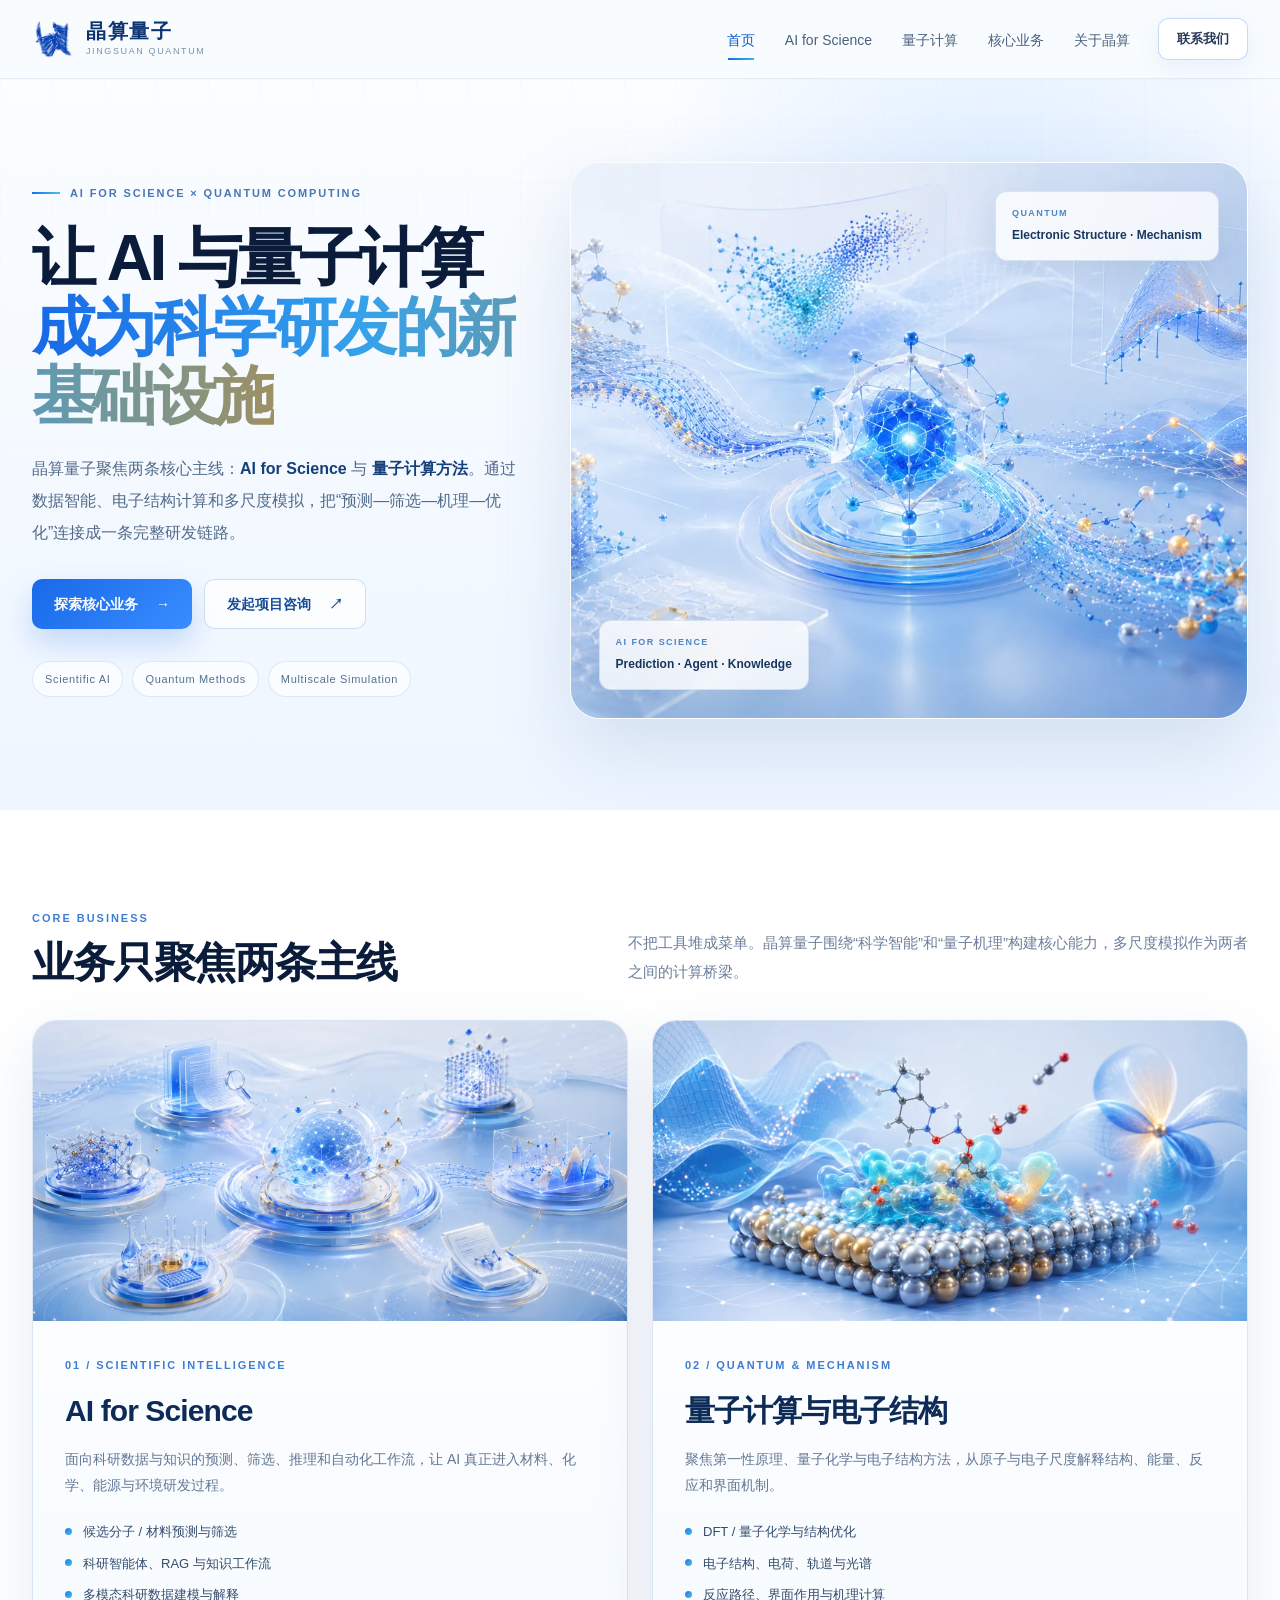
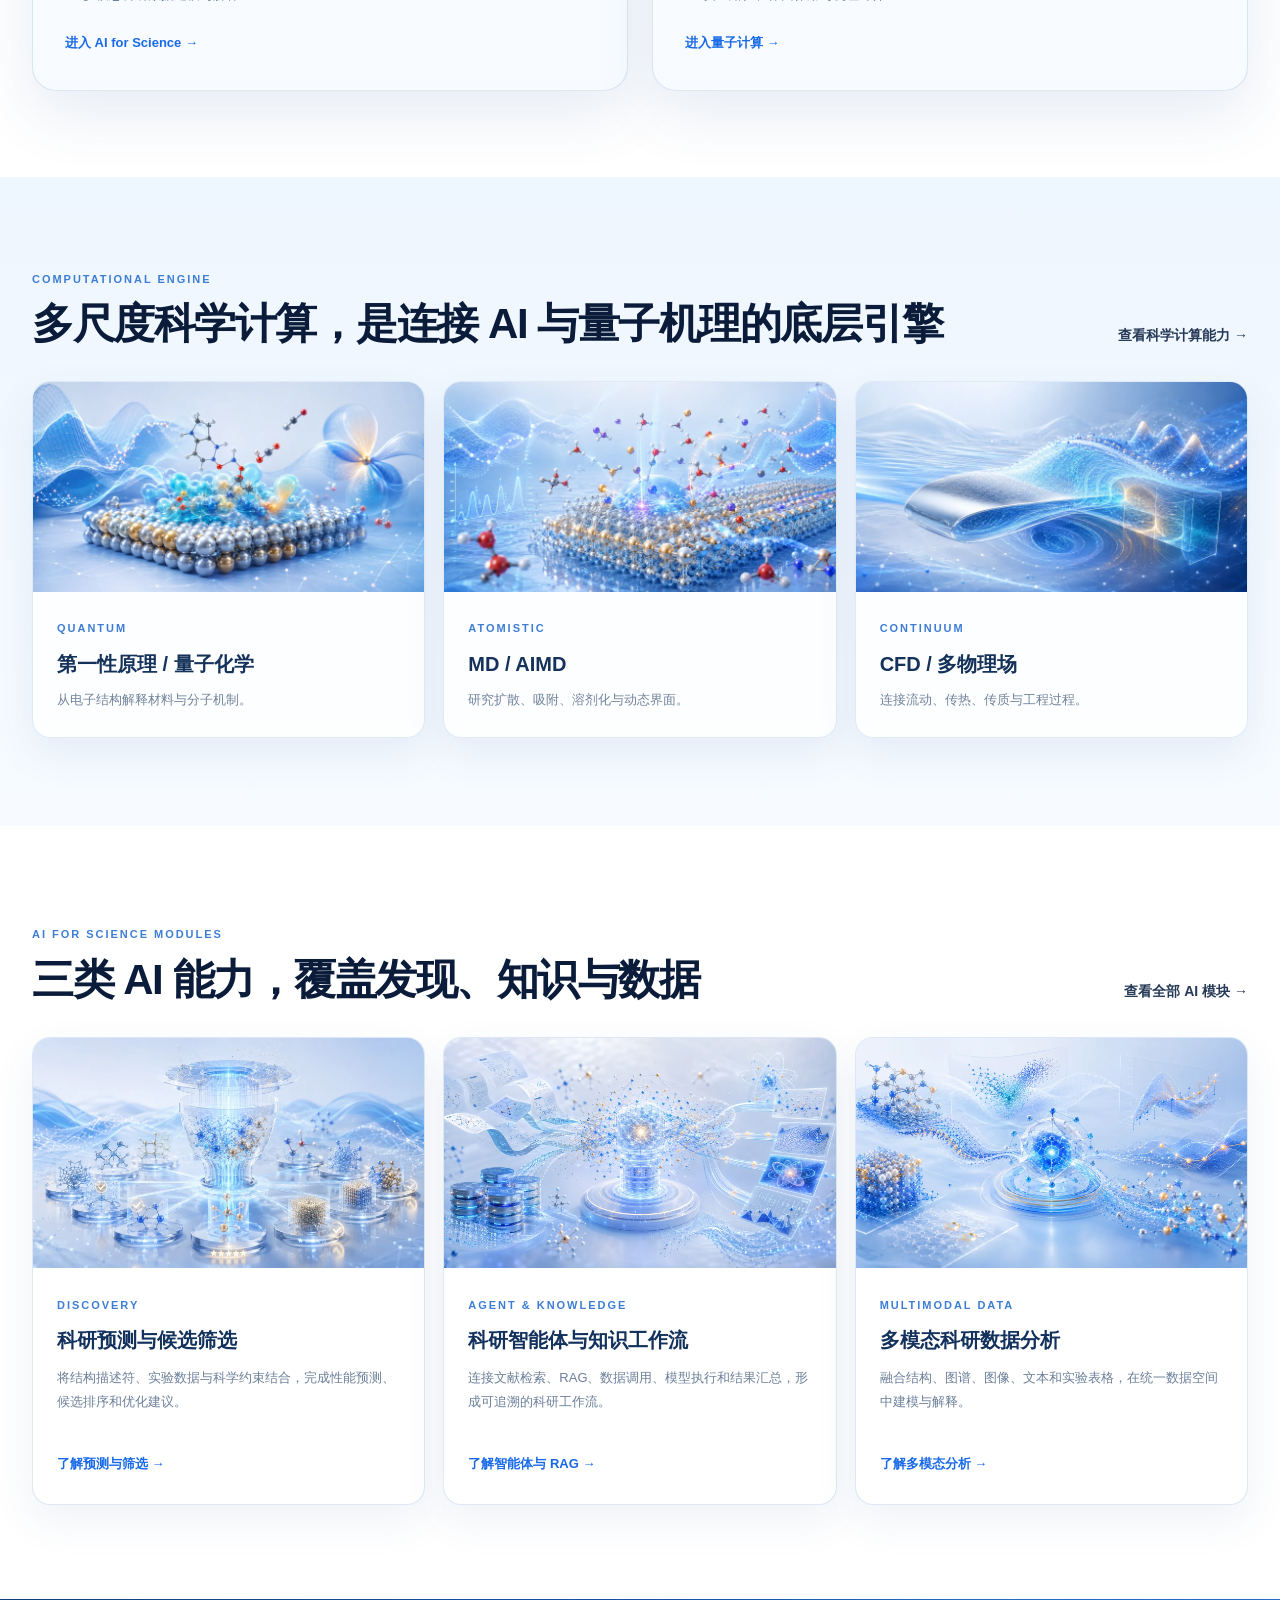
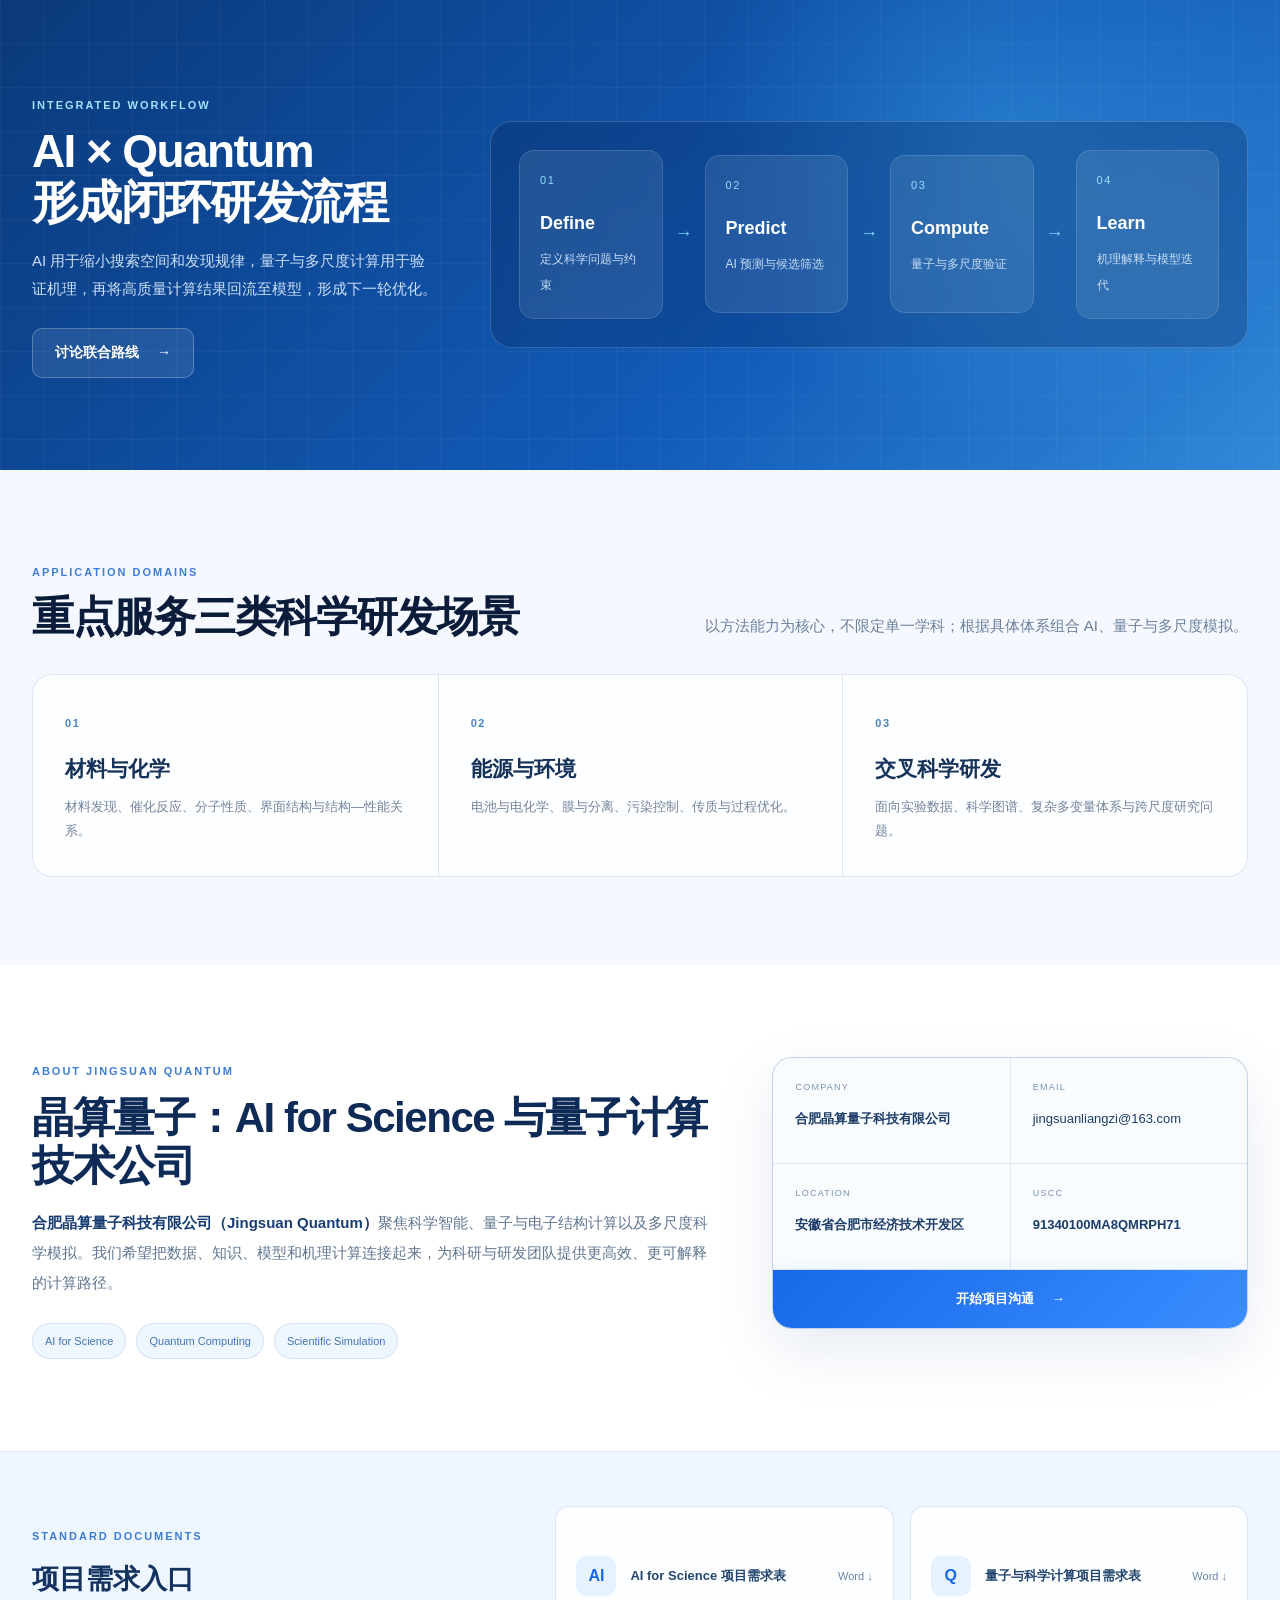
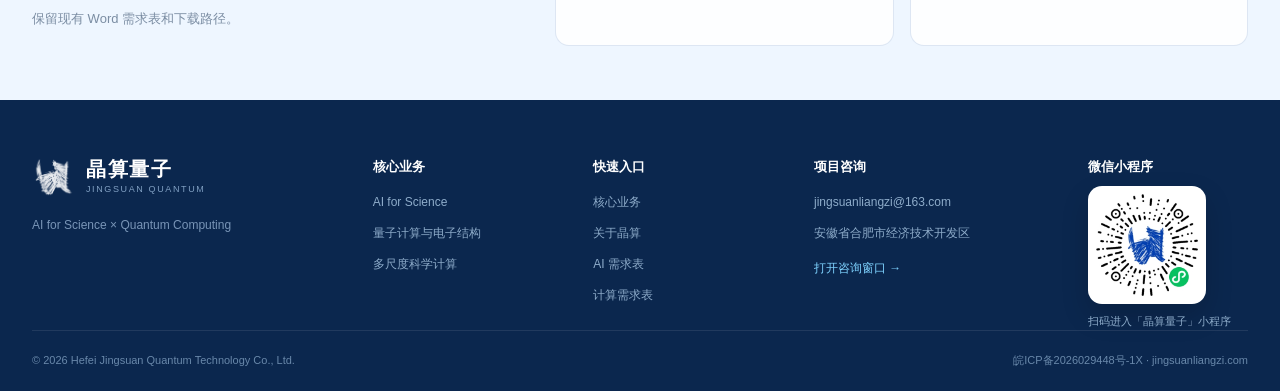
==== commit b483e2c8: "update" ====
--- a/index.html
+++ b/index.html
@@ -174,8 +174,9 @@
     <nav><strong>核心业务</strong><a href="board/ai-projects.html">AI for Science</a><a href="board/computational-simulation.html#dft">量子计算与电子结构</a><a href="board/computational-simulation.html#md">多尺度科学计算</a></nav>
     <nav><strong>快速入口</strong><a href="#core-business">核心业务</a><a href="#about-company">关于晶算</a><a href="customer-portal/templates/JSLZ-AI-Project-Requirement-Form.docx" download>AI 需求表</a><a href="customer-portal/templates/JSLZ-Simulation-Requirement-Form.docx" download>计算需求表</a></nav>
     <div class="jsq-footer-contact"><strong>项目咨询</strong><a href="mailto:jingsuanliangzi@163.com">jingsuanliangzi@163.com</a><span>安徽省合肥市经济技术开发区</span><button type="button" data-project-trigger data-modal-category="PROJECT CONSULTATION" data-modal-title="项目咨询" data-modal-desc="扫码或邮件联系晶算量子。" data-modal-doc="customer-portal/templates/JSLZ-AI-Project-Requirement-Form.docx">打开咨询窗口 →</button></div>
-  </div>
-  <div class="container jsq-footer-bottom"><span>© <span data-year></span> Hefei Jingsuan Quantum Technology Co., Ltd.</span><span>jingsuanliangzi.com</span></div>
+    <div class="jsq-footer-miniapp"><strong>微信小程序</strong><div class="jsq-miniapp-qr"><img src="assets/images/miniprogram-qr.jpg" alt="晶算量子微信小程序二维码"></div><span>扫码进入「晶算量子」小程序</span></div>
+  </div>
+  <div class="container jsq-footer-bottom"><span>© <span data-year></span> Hefei Jingsuan Quantum Technology Co., Ltd.</span><span><a class="jsq-icp-link" href="https://beian.miit.gov.cn/" target="_blank" rel="noopener noreferrer">皖ICP备2026029448号-1X</a> · jingsuanliangzi.com</span></div>
 </footer>
 
 <div class="project-contact-modal" id="projectContactModal" aria-hidden="true">
--- a/assets/css/jsq-v12.css
+++ b/assets/css/jsq-v12.css
@@ -135,7 +135,7 @@
 .jsq-document-grid{display:grid;grid-template-columns:1.2fr .8fr .8fr;gap:16px;align-items:stretch}.jsq-document-grid>div{padding:16px 0}.jsq-document-grid h2{margin:8px 0 7px;color:#133260;font-size:27px}.jsq-document-grid p{margin:0;color:#7b8da3;font-size:13px}.jsq-doc-card{display:grid;grid-template-columns:auto 1fr auto;align-items:center;gap:14px;padding:20px;border:1px solid var(--jsq-line);border-radius:14px;background:rgba(255,255,255,.88)}.jsq-doc-card i{display:flex;align-items:center;justify-content:center;width:40px;height:40px;border-radius:10px;background:#e6f2ff;color:#1769e8;font-style:normal;font-weight:800}.jsq-doc-card strong{color:#23466f;font-size:13px}.jsq-doc-card span{color:#6783a6;font-size:11px}
 
 /* footer */
-.jsq-footer{padding:56px 0 22px;background:#0b274e;color:#b9cce3}.jsq-footer-main{display:grid;grid-template-columns:1.25fr .75fr .75fr 1fr;gap:42px}.jsq-footer .jsq-brand strong{color:#fff}.jsq-footer .jsq-brand small{color:#81a0c3}.jsq-footer .jsq-brand img{filter:brightness(0) invert(1);opacity:.92}.jsq-footer-brand p{margin:18px 0 0;color:#7995b7;font-size:12px}.jsq-footer nav,.jsq-footer-contact{display:flex;flex-direction:column;gap:11px}.jsq-footer nav strong,.jsq-footer-contact>strong{color:#fff;font-size:13px;margin-bottom:5px}.jsq-footer nav a,.jsq-footer-contact a,.jsq-footer-contact span{color:#8eacca;font-size:12px}.jsq-footer-contact button{margin-top:4px;padding:0;background:none;border:0;color:#7fd3ff;text-align:left;font-size:12px;cursor:pointer}.jsq-footer-bottom{display:flex;justify-content:space-between;gap:20px;margin-top:42px;padding-top:20px;border-top:1px solid rgba(255,255,255,.09);color:#6988aa;font-size:11px}
+.jsq-footer{padding:56px 0 22px;background:#0b274e;color:#b9cce3}.jsq-footer-main{display:grid;grid-template-columns:1.15fr .7fr .7fr .9fr .6fr;gap:34px}.jsq-footer .jsq-brand strong{color:#fff}.jsq-footer .jsq-brand small{color:#81a0c3}.jsq-footer .jsq-brand img{filter:brightness(0) invert(1);opacity:.92}.jsq-footer-brand p{margin:18px 0 0;color:#7995b7;font-size:12px}.jsq-footer nav,.jsq-footer-contact{display:flex;flex-direction:column;gap:11px}.jsq-footer nav strong,.jsq-footer-contact>strong{color:#fff;font-size:13px;margin-bottom:5px}.jsq-footer nav a,.jsq-footer-contact a,.jsq-footer-contact span{color:#8eacca;font-size:12px}.jsq-footer-contact button{margin-top:4px;padding:0;background:none;border:0;color:#7fd3ff;text-align:left;font-size:12px;cursor:pointer}.jsq-footer-miniapp{display:flex;flex-direction:column;align-items:flex-start;gap:9px}.jsq-footer-miniapp>strong{color:#fff;font-size:13px}.jsq-miniapp-qr{width:118px;height:118px;padding:6px;border-radius:14px;background:#fff;box-shadow:0 12px 28px rgba(0,0,0,.16)}.jsq-miniapp-qr img{display:block;width:100%;height:100%;object-fit:cover;border-radius:10px}.jsq-footer-miniapp>span{color:#8eacca;font-size:11px;line-height:1.5}.jsq-footer-bottom{display:flex;justify-content:space-between;gap:20px;margin-top:42px;padding-top:20px;border-top:1px solid rgba(255,255,255,.09);color:#6988aa;font-size:11px}
 
 /* modal light skin */
 .jsq-site .project-contact-dialog{background:#fff!important;border-color:rgba(45,106,186,.17)!important;color:#243c5c!important;box-shadow:0 28px 90px rgba(15,56,112,.25)!important}.jsq-site .project-contact-copy h3{color:#113666!important}.jsq-site .project-contact-copy p,.jsq-site .project-contact-meta span{color:#657c98!important}.jsq-site .project-contact-meta div{background:#f5f9ff!important;border-color:rgba(45,106,186,.12)!important}.jsq-site .project-contact-aside{background:#eef6ff!important}.jsq-site .project-qr-shell{background:#fff!important;border-color:rgba(45,106,186,.13)!important}.jsq-site .project-qr-shell strong{color:#1a3c69!important}.jsq-site .project-qr-shell small{color:#758aa3!important}
@@ -170,3 +170,20 @@
 }
 .official-board-page .stack-grid{grid-template-columns:repeat(3,minmax(0,1fr))!important}
 @media(max-width:900px){.official-board-page .stack-grid{grid-template-columns:1fr!important}}
+
+/* ICP filing link */
+.jsq-icp-link{color:inherit;text-decoration:none;transition:color .2s ease}
+.jsq-icp-link:hover{color:#9edfff;text-decoration:underline}
+
+/* Mini Program QR in website footer */
+.official-board-page .footer-service-panel.footer-service-panel-qr{background:#102f5e!important;grid-template-columns:repeat(3,minmax(0,1fr));gap:14px;padding:16px;border-radius:14px}
+.official-board-page .footer-service-panel.footer-service-panel-qr a,.official-board-page .footer-service-panel.footer-service-panel-qr .footer-qr-card{min-height:166px;background:#153866!important;border:1px solid rgba(255,255,255,.08)!important;color:#dce8f8!important;border-radius:12px}
+.official-board-page .footer-service-panel.footer-service-panel-qr a b{color:#75d4ff!important}
+.official-board-page .footer-service-panel.footer-service-panel-qr a small{color:#b9d1e8!important}
+.official-board-page .footer-service-panel.footer-service-panel-qr .footer-qr-card{padding:12px}
+.official-board-page .footer-service-panel.footer-service-panel-qr .footer-qr-card img{width:104px;height:104px;border-radius:10px;box-shadow:none}
+.official-board-page .footer-service-panel.footer-service-panel-qr .footer-qr-card strong{margin-top:8px;color:#fff!important;font-size:14px}
+.official-board-page .footer-service-panel.footer-service-panel-qr .footer-qr-card small{color:#9fb9d5!important;font-size:11px}
+@media(max-width:1180px){.jsq-footer-main{grid-template-columns:1.1fr .7fr .7fr .9fr}.jsq-footer-miniapp{grid-column:auto}.official-board-page .footer-service-panel.footer-service-panel-qr{grid-template-columns:1fr 1fr}.official-board-page .footer-service-panel.footer-service-panel-qr .footer-qr-card{grid-column:1 / -1}}
+@media(max-width:900px){.jsq-footer-main{grid-template-columns:1fr 1fr}.jsq-footer-miniapp{align-items:flex-start}}
+@media(max-width:620px){.jsq-footer-main{grid-template-columns:1fr}.jsq-footer-miniapp{align-items:center;text-align:center}.jsq-miniapp-qr{width:132px;height:132px}.official-board-page .footer-service-panel.footer-service-panel-qr{grid-template-columns:1fr}.official-board-page .footer-service-panel.footer-service-panel-qr .footer-qr-card{grid-column:auto}}
